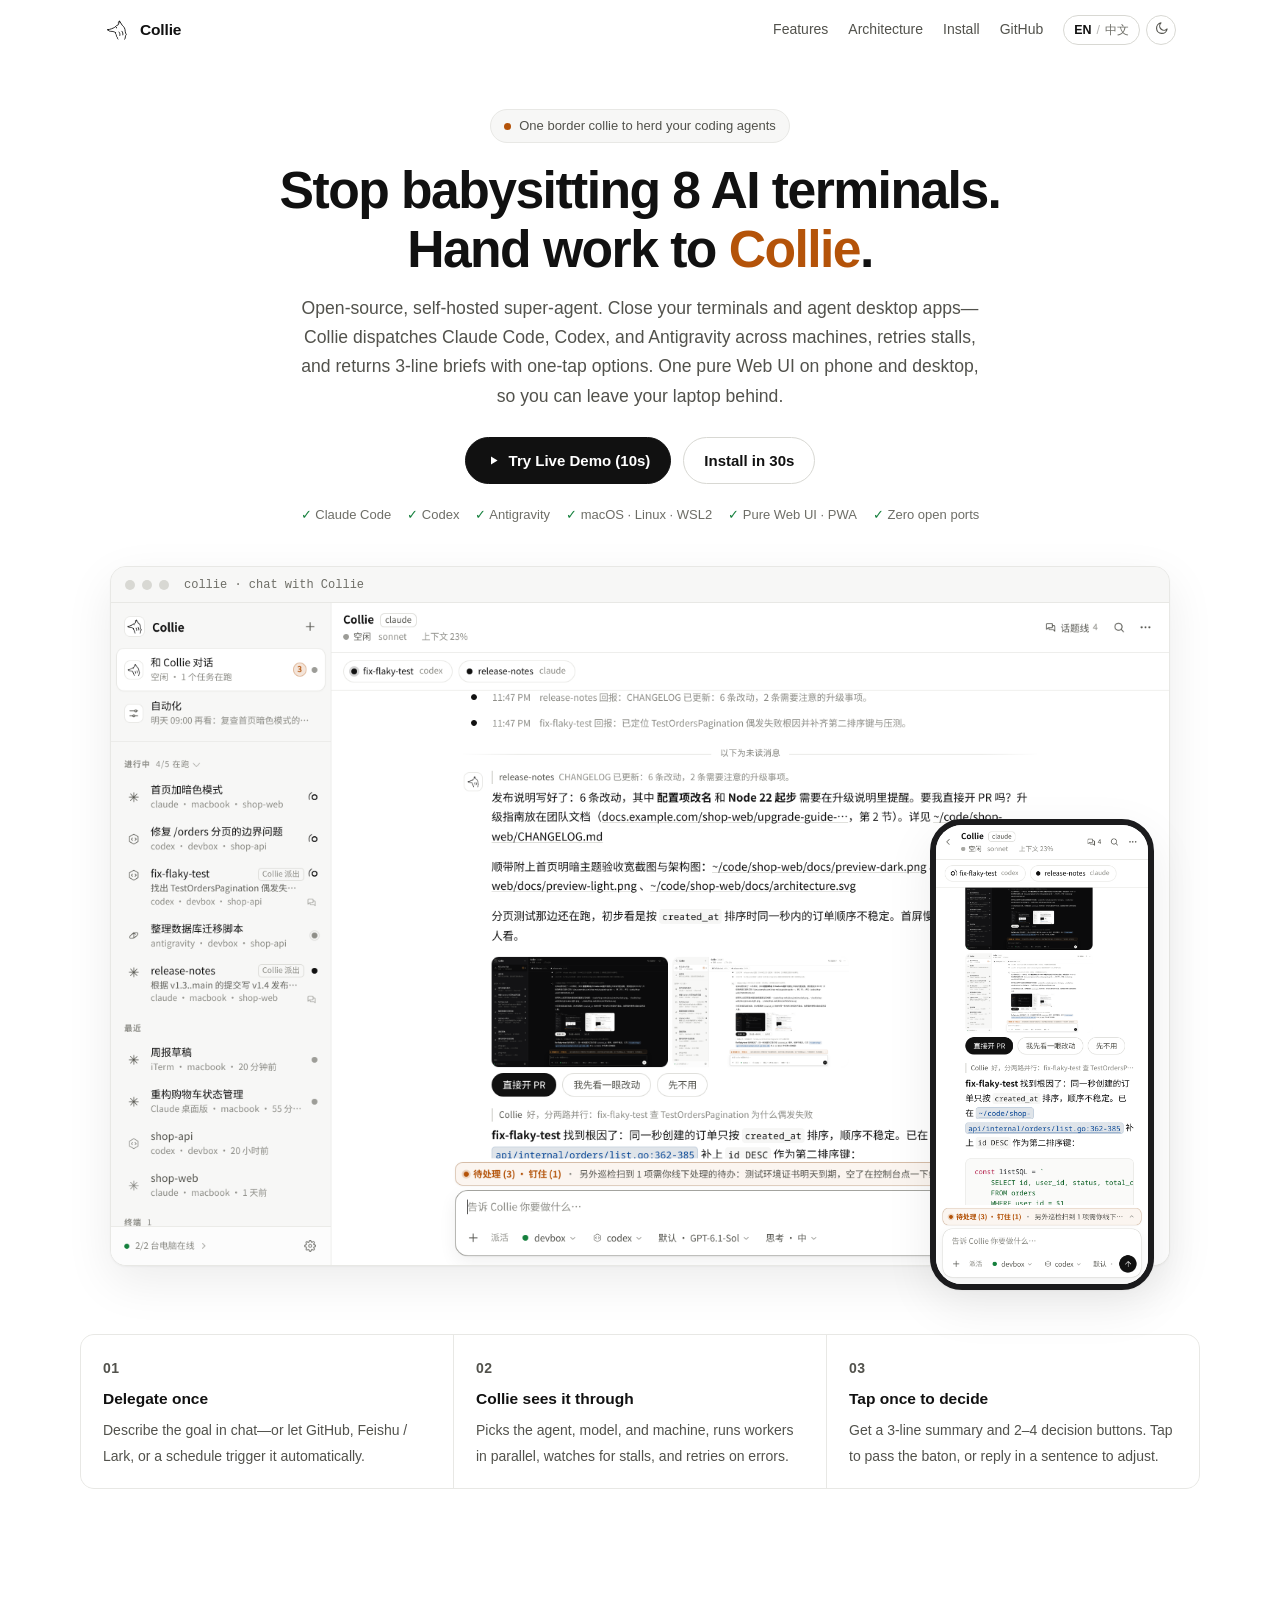
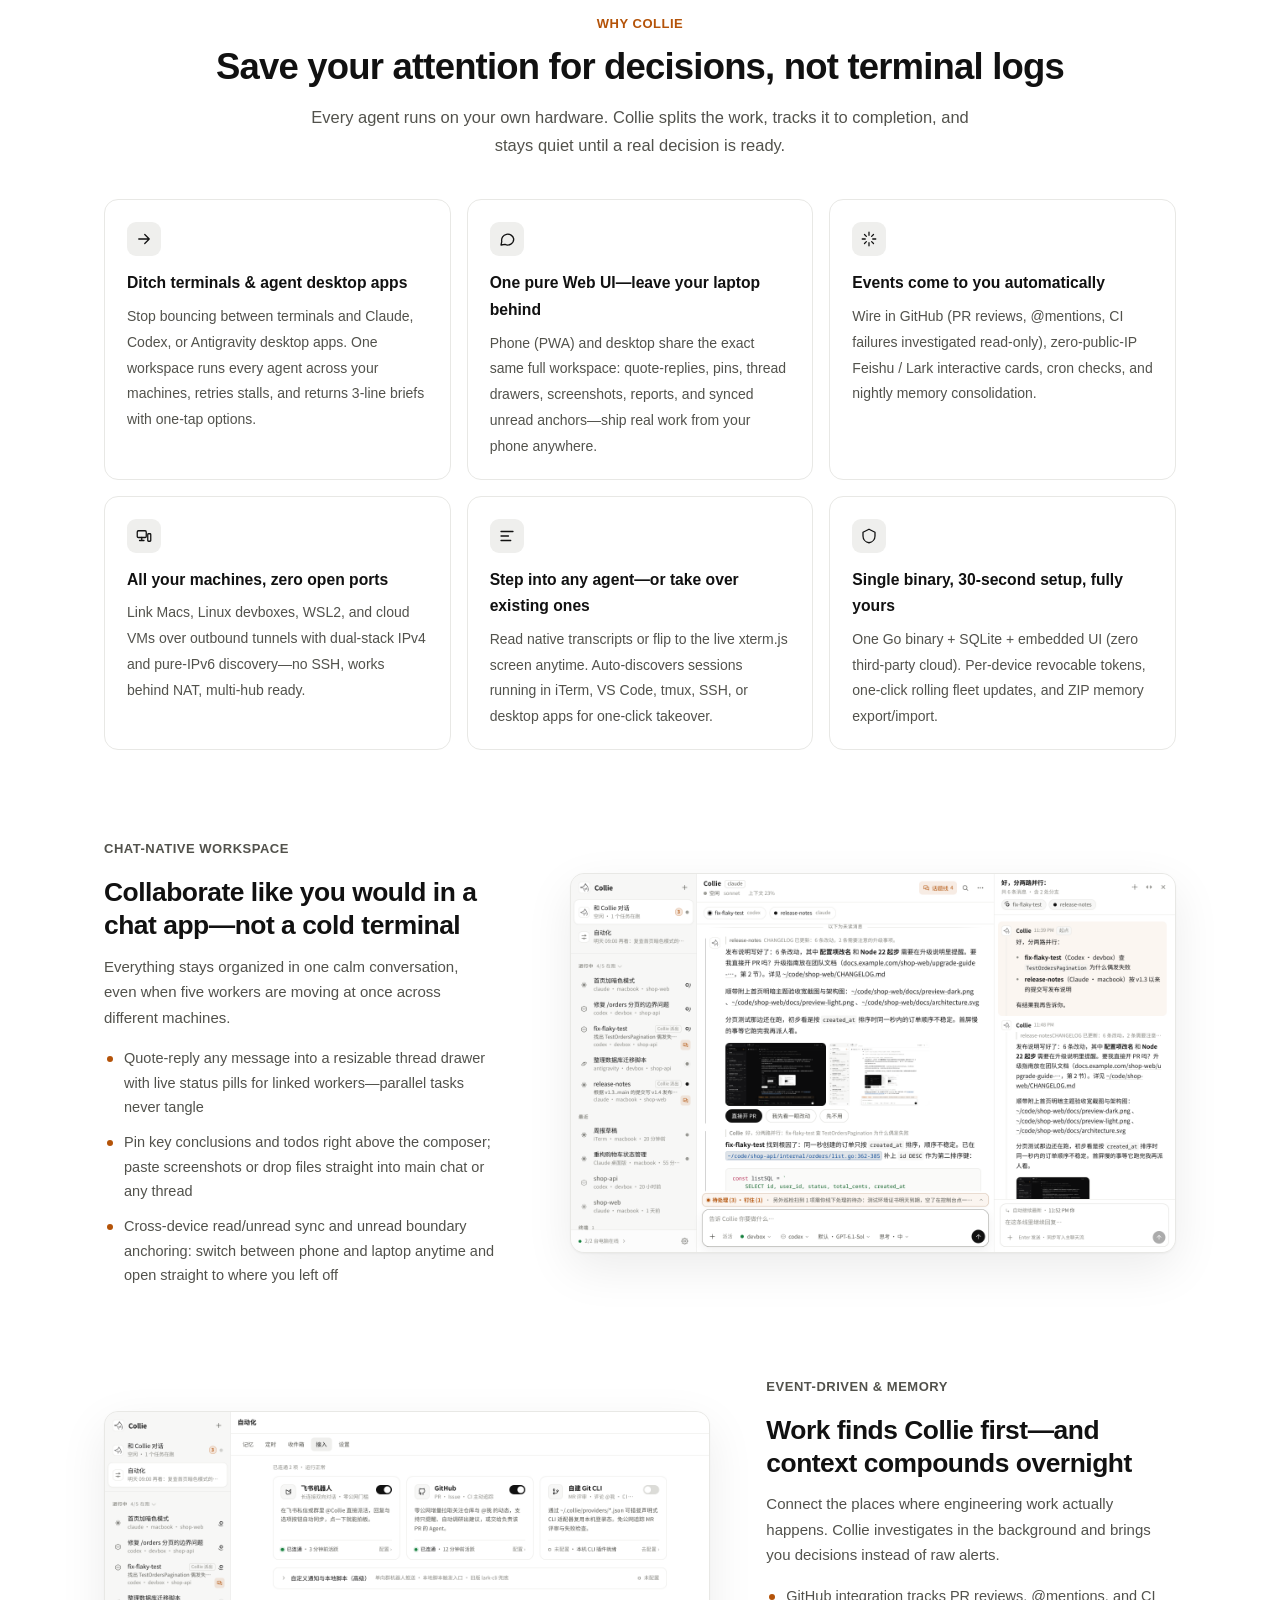
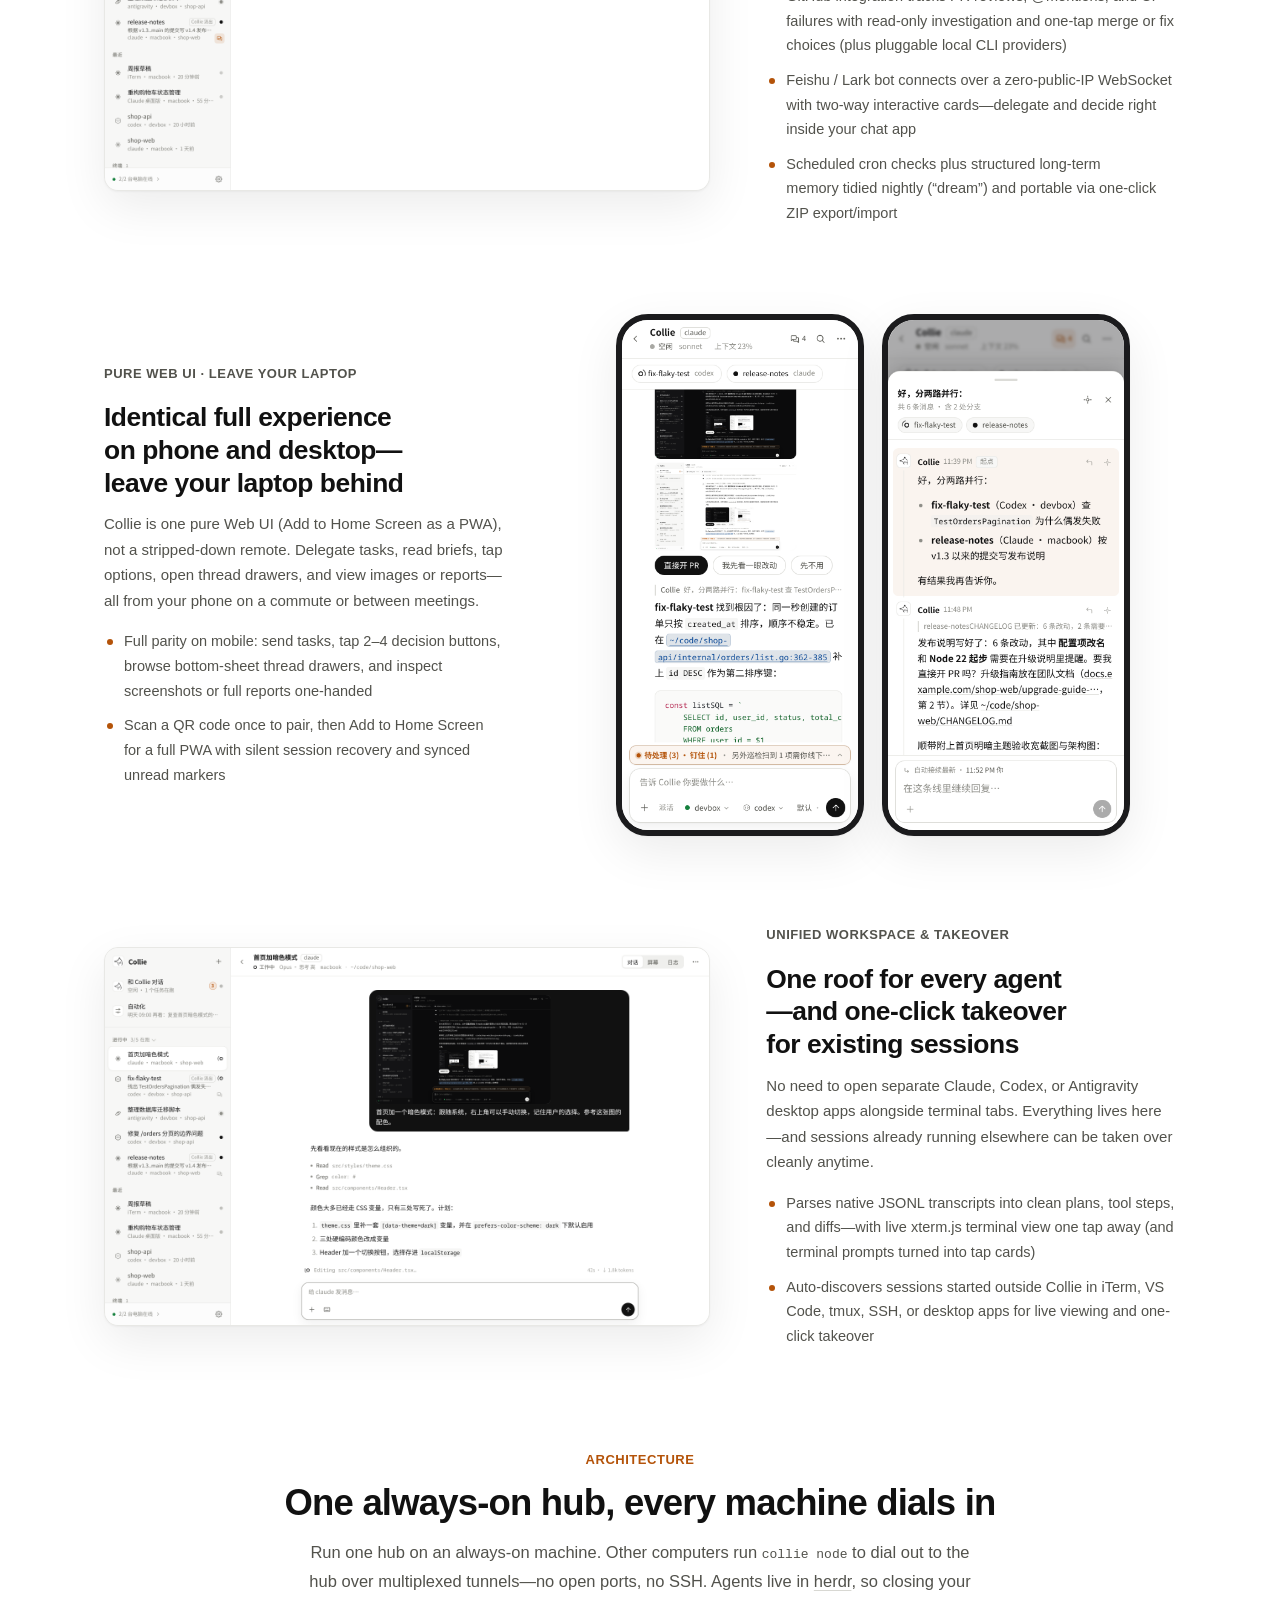
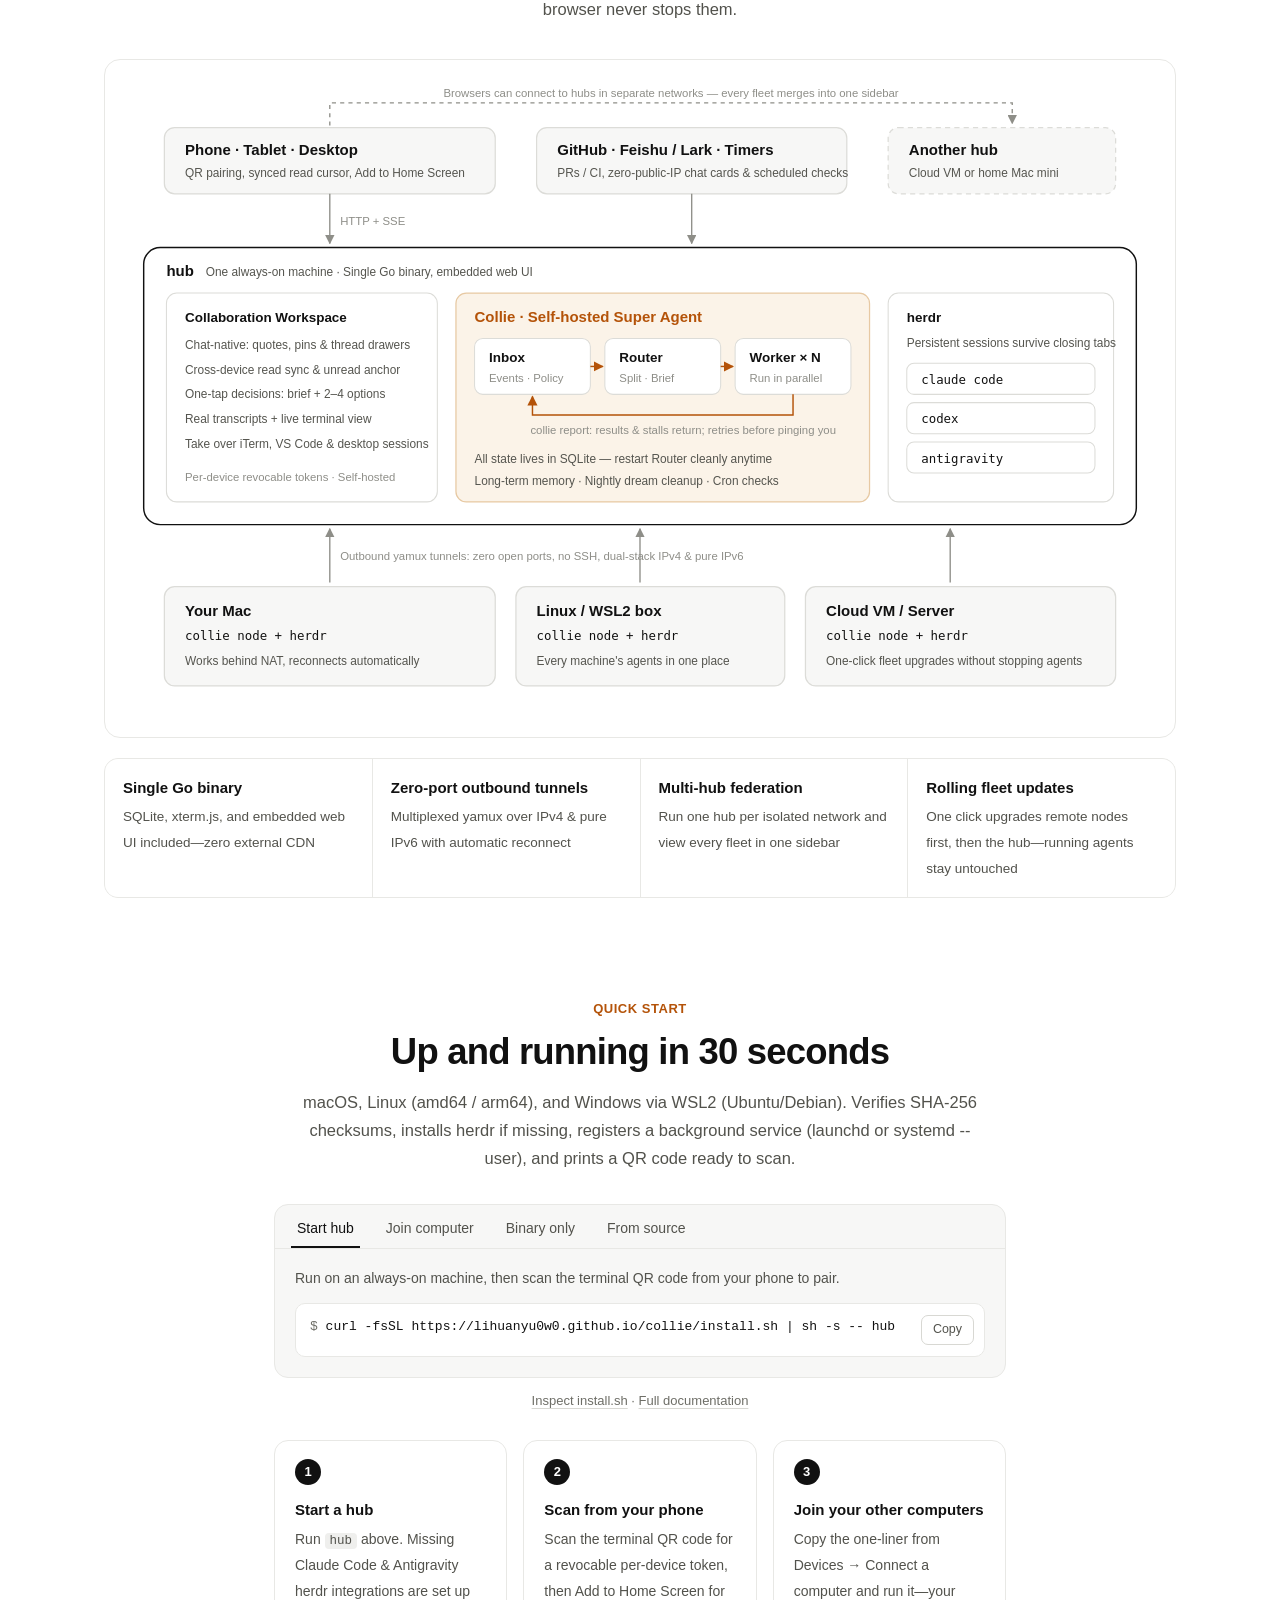
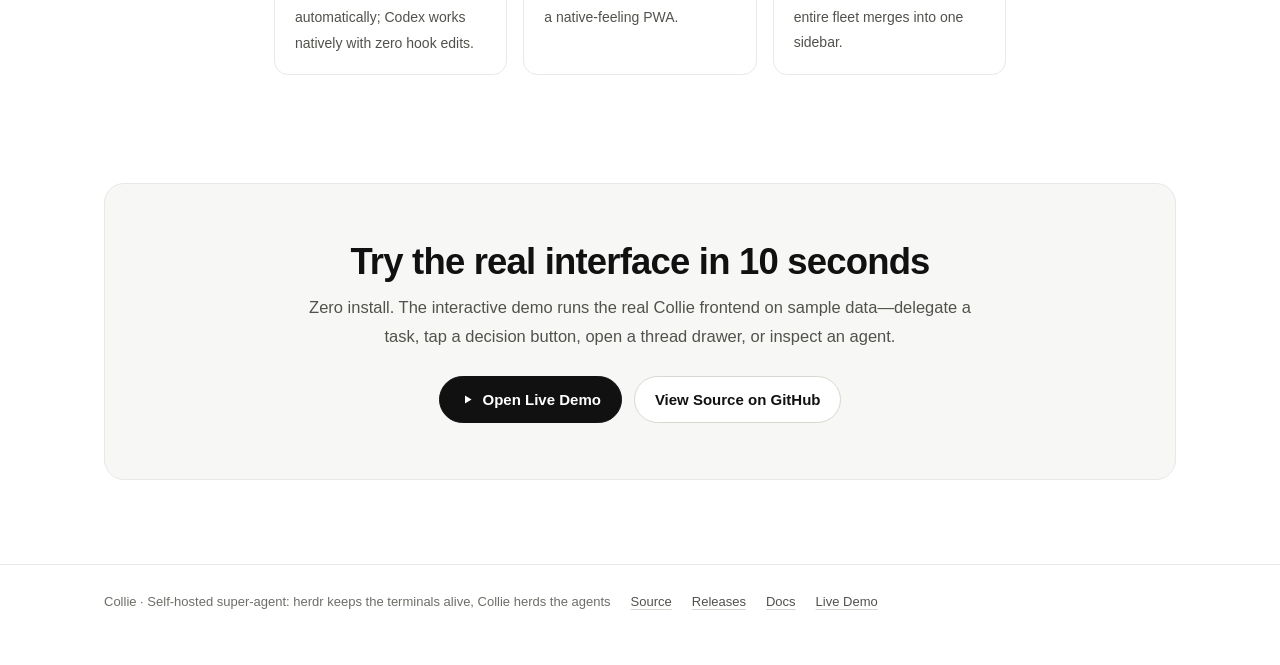
==== docs/index.html @ 29100037 "chore: sync upstream v0.2.86 Resolve conflicts with upstream's generic ACP bridge refactor: - agents" ====
<!DOCTYPE html>
<html lang="en" class="js">
<head>
<meta charset="utf-8">
<meta name="viewport" content="width=device-width, initial-scale=1.0, viewport-fit=cover">
<meta name="color-scheme" content="light dark">
<script>
try {
  var t = localStorage.getItem("collie-theme");
  if (t === "light" || t === "dark") document.querySelector('meta[name="color-scheme"]').content = t;
} catch (e) {}
window.onerror = function () { document.documentElement.classList.remove("js"); };
</script>
<title>Collie · Stop Babysitting AI Terminals — Your Self-Hosted Super Agent</title>
<meta name="description" content="An open-source, self-hosted super-agent for Claude Code, Codex, and Antigravity. Close the terminals and agent desktop apps—one pure Web UI across phone and desktop with 3-line briefs and one-tap decisions.">
<link rel="canonical" href="https://lihuanyu0w0.github.io/collie/">
<meta property="og:type" content="website">
<meta property="og:site_name" content="Collie">
<meta property="og:url" content="https://lihuanyu0w0.github.io/collie/">
<meta property="og:title" content="Collie — Stop Babysitting 8 AI Terminals">
<meta property="og:description" content="Close the terminals and every agent desktop app. One pure Web UI across phone and desktop—Collie dispatches Claude Code, Codex, and Antigravity across your machines and delivers 3-line briefs with one-tap decisions.">
<meta property="og:image" content="https://lihuanyu0w0.github.io/collie/img/hero-dark.png">
<meta property="og:image:width" content="2880">
<meta property="og:image:height" content="1800">
<meta property="og:image:alt" content="Collie workspace showing parallel Claude Code and Codex workers reporting back with a concise brief and one-tap decision buttons">
<meta name="twitter:card" content="summary_large_image">
<meta name="twitter:title" content="Collie — Stop Babysitting 8 AI Terminals">
<meta name="twitter:description" content="Close the terminals and agent desktop apps. One pure Web UI across phone and desktop—leave your laptop behind.">
<meta name="twitter:image" content="https://lihuanyu0w0.github.io/collie/img/hero-dark.png">
<meta name="twitter:image:alt" content="Collie workspace showing parallel Claude Code and Codex workers reporting back with a concise brief and one-tap decision buttons">
<link rel="icon" href="icon.svg" type="image/svg+xml">
<style>
:root {
  --bg-light: #ffffff; --bg-2-light: #f7f7f6; --bg-3-light: #efefed;
  --line-light: #e8e8e5; --line-2-light: #d8d8d3;
  --fg-light: #111111; --fg-2-light: #52524c; --fg-3-light: #6e6e67;
  --accent-light: #111111; --on-accent-light: #ffffff;
  --ok-light: #15803d; --attn-light: #b45309; --attn-soft-light: #fbf3e8;
  --shadow-light: 0 1px 2px rgba(0,0,0,.04), 0 16px 48px rgba(0,0,0,.08);

  --bg-dark: #0b0b0c; --bg-2-dark: #131315; --bg-3-dark: #1c1c1f;
  --line-dark: #232327; --line-2-dark: #323238;
  --fg-dark: #ededeb; --fg-2-dark: #a6a6a0; --fg-3-dark: #888882;
  --accent-dark: #f2f2f0; --on-accent-dark: #0b0b0c;
  --ok-dark: #4ade80; --attn-dark: #f0a35e; --attn-soft-dark: #2a1f12;
  --shadow-dark: 0 1px 2px rgba(0,0,0,.45), 0 20px 56px rgba(0,0,0,.55);

  --bg: var(--bg-light); --bg-2: var(--bg-2-light); --bg-3: var(--bg-3-light);
  --line: var(--line-light); --line-2: var(--line-2-light);
  --fg: var(--fg-light); --fg-2: var(--fg-2-light); --fg-3: var(--fg-3-light);
  --accent: var(--accent-light); --on-accent: var(--on-accent-light);
  --ok: var(--ok-light); --attn: var(--attn-light); --attn-soft: var(--attn-soft-light);
  --shadow: var(--shadow-light);

  --target-size: 28px;
  --sans: -apple-system, BlinkMacSystemFont, "Inter", "PingFang SC", "Hiragino Sans GB", "Segoe UI", sans-serif;
  --mono: "JetBrains Mono", "SF Mono", ui-monospace, Menlo, Consolas, monospace;
  color-scheme: light dark;
}
@media (pointer: coarse) {
  :root { --target-size: 44px; }
}
@media (prefers-color-scheme: dark) {
  :root {
    --bg: var(--bg-dark); --bg-2: var(--bg-2-dark); --bg-3: var(--bg-3-dark);
    --line: var(--line-dark); --line-2: var(--line-2-dark);
    --fg: var(--fg-dark); --fg-2: var(--fg-2-dark); --fg-3: var(--fg-3-dark);
    --accent: var(--accent-dark); --on-accent: var(--on-accent-dark);
    --ok: var(--ok-dark); --attn: var(--attn-dark); --attn-soft: var(--attn-soft-dark);
    --shadow: var(--shadow-dark);
  }
}
@supports (color: light-dark(white, black)) {
  :root {
    --bg: light-dark(var(--bg-light), var(--bg-dark));
    --bg-2: light-dark(var(--bg-2-light), var(--bg-2-dark));
    --bg-3: light-dark(var(--bg-3-light), var(--bg-3-dark));
    --line: light-dark(var(--line-light), var(--line-dark));
    --line-2: light-dark(var(--line-2-light), var(--line-2-dark));
    --fg: light-dark(var(--fg-light), var(--fg-dark));
    --fg-2: light-dark(var(--fg-2-light), var(--fg-2-dark));
    --fg-3: light-dark(var(--fg-3-light), var(--fg-3-dark));
    --accent: light-dark(var(--accent-light), var(--accent-dark));
    --on-accent: light-dark(var(--on-accent-light), var(--on-accent-dark));
    --ok: light-dark(var(--ok-light), var(--ok-dark));
    --attn: light-dark(var(--attn-light), var(--attn-dark));
    --attn-soft: light-dark(var(--attn-soft-light), var(--attn-soft-dark));
  }
}
:root:has(> head > meta[name="color-scheme"][content="dark"]) {
  color-scheme: dark;
  --shadow: var(--shadow-dark);
}
:root:has(> head > meta[name="color-scheme"][content="light"]) {
  color-scheme: light;
  --shadow: var(--shadow-light);
}
@supports not (color: light-dark(white, black)) {
  :root:has(> head > meta[name="color-scheme"][content="dark"]) {
    --bg: var(--bg-dark); --bg-2: var(--bg-2-dark); --bg-3: var(--bg-3-dark);
    --line: var(--line-dark); --line-2: var(--line-2-dark);
    --fg: var(--fg-dark); --fg-2: var(--fg-2-dark); --fg-3: var(--fg-3-dark);
    --accent: var(--accent-dark); --on-accent: var(--on-accent-dark);
    --ok: var(--ok-dark); --attn: var(--attn-dark); --attn-soft: var(--attn-soft-dark);
  }
  :root:has(> head > meta[name="color-scheme"][content="light"]) {
    --bg: var(--bg-light); --bg-2: var(--bg-2-light); --bg-3: var(--bg-3-light);
    --line: var(--line-light); --line-2: var(--line-2-light);
    --fg: var(--fg-light); --fg-2: var(--fg-2-light); --fg-3: var(--fg-3-light);
    --accent: var(--accent-light); --on-accent: var(--on-accent-light);
    --ok: var(--ok-light); --attn: var(--attn-light); --attn-soft: var(--attn-soft-light);
  }
}

/* Light/dark & language non-color media branching */
.only-dark, .ic-to-light { display: none; }
.only-light, .ic-to-dark { display: block; }
@media (prefers-color-scheme: dark) {
  :root:has(> head > meta[name="color-scheme"][content="light dark"]) .only-light,
  :root:has(> head > meta[name="color-scheme"][content="light dark"]) .ic-to-dark { display: none; }
  :root:has(> head > meta[name="color-scheme"][content="light dark"]) .only-dark,
  :root:has(> head > meta[name="color-scheme"][content="light dark"]) .ic-to-light { display: block; }
}
:root:has(> head > meta[name="color-scheme"][content="dark"]) .only-light,
:root:has(> head > meta[name="color-scheme"][content="dark"]) .ic-to-dark { display: none; }
:root:has(> head > meta[name="color-scheme"][content="dark"]) .only-dark,
:root:has(> head > meta[name="color-scheme"][content="dark"]) .ic-to-light { display: block; }

/* Invert monochrome Collie brand SVG in dark mode */
@media (prefers-color-scheme: dark) {
  :root:has(> head > meta[name="color-scheme"][content="light dark"]) .brand img { filter: invert(1); }
}
:root:has(> head > meta[name="color-scheme"][content="dark"]) .brand img { filter: invert(1); }

/* Language-specific architecture diagrams */
html[lang^="zh"] .lang-only-en { display: none; }
html:not([lang^="zh"]) .lang-only-zh { display: none; }

* { box-sizing: border-box; }
html {
  -webkit-text-size-adjust: 100%;
  scroll-behavior: smooth;
  scroll-padding-top: calc(72px + env(safe-area-inset-top, 0px));
}
body {
  margin: 0;
  background: var(--bg);
  color: var(--fg);
  font: 0.9375rem/1.7 var(--sans);
  font-variant-numeric: tabular-nums;
  overflow-wrap: break-word;
}
a { color: inherit; text-underline-offset: 3px; text-decoration-color: var(--line-2); overflow-wrap: anywhere; }
a:hover { text-decoration-color: currentColor; }
:where(a:any-link, button):focus-visible { outline: 2px solid var(--fg); outline-offset: 2px; }
code, pre { font-family: var(--mono); font-size: 0.8125rem; overflow-wrap: anywhere; }
img, video { max-inline-size: 100%; block-size: auto; display: block; }
h1, h2, h3 { text-wrap: balance; }
p, .feature li, .point span { text-wrap: pretty; }

.wrap {
  max-width: 1120px;
  margin: 0 auto;
  padding-inline: max(24px, env(safe-area-inset-left, 0px), env(safe-area-inset-right, 0px));
}
.narrow { max-width: 780px; }

.visually-hidden:where(:not(:focus-within, :active)) {
  position: absolute !important;
  clip-path: inset(50%) !important;
  overflow: hidden !important;
  width: 1px !important;
  height: 1px !important;
  margin: -1px !important;
  padding: 0 !important;
  border: 0 !important;
  white-space: nowrap !important;
}
.skip-link:focus-visible {
  position: fixed; top: 10px; left: 12px; z-index: 50;
  padding: 8px 14px; border-radius: 8px;
  background: var(--accent); color: var(--on-accent); text-decoration: none;
  font-size: 0.875rem; font-weight: 600;
}

/* Header */
header.top {
  position: sticky; top: 0; z-index: 20;
  padding-top: env(safe-area-inset-top, 0px);
  background: color-mix(in srgb, var(--bg) 86%, transparent);
  backdrop-filter: saturate(1.4) blur(14px);
  -webkit-backdrop-filter: saturate(1.4) blur(14px);
  border-bottom: 1px solid transparent;
  transition: border-color .15s ease;
}
header.top.scrolled { border-bottom-color: var(--line); }
header.top .wrap {
  display: flex; align-items: center; justify-content: space-between;
  gap: 12px; min-block-size: 60px; padding-block: 8px;
}
.brand {
  display: inline-flex; align-items: center; gap: 10px;
  font-weight: 650; font-size: 0.96875rem; letter-spacing: -.01em;
  text-decoration: none; flex: none; min-block-size: var(--target-size);
}
.brand img { width: 26px; height: 26px; }
nav { display: flex; align-items: center; gap: 20px; min-inline-size: 0; }
nav a {
  display: inline-flex; align-items: center;
  min-block-size: var(--target-size);
  color: var(--fg-2); text-decoration: none; font-size: 0.875rem;
}
nav a:hover { color: var(--fg); }
.controls { display: inline-flex; align-items: center; gap: 6px; flex: none; }
.ctrl {
  display: inline-flex; align-items: center; justify-content: center; gap: 4px;
  min-block-size: max(30px, var(--target-size)); min-inline-size: max(30px, var(--target-size));
  padding: 4px 10px; border-radius: 999px; border: 1px solid var(--line-2);
  background: transparent; color: var(--fg-2);
  font: 0.78rem/1 var(--sans); font-weight: 500; cursor: pointer;
  transition: background .15s ease, color .15s ease, border-color .15s ease;
}
.ctrl:hover { background: var(--bg-3); color: var(--fg); border-color: var(--fg-3); }
.lang-btn .sep { opacity: .4; margin: 0 1px; }
.lang-btn[data-lang="en"] .lang-en,
.lang-btn[data-lang="zh"] .lang-zh { color: var(--fg); font-weight: 650; }
.lang-btn[data-lang="en"] .lang-zh,
.lang-btn[data-lang="zh"] .lang-en { color: var(--fg-3); }
.theme-btn { padding: 4px; }
.theme-btn svg { width: 15px; height: 15px; stroke: currentColor; fill: none; stroke-width: 1.8; stroke-linecap: round; stroke-linejoin: round; }

.btn {
  display: inline-flex; align-items: center; justify-content: center; gap: 8px;
  text-decoration: none; font-size: 0.9375rem; font-weight: 560;
  padding: 10px 20px; min-block-size: 44px; border-radius: 999px;
  border: 1px solid var(--line-2); color: var(--fg); background: var(--bg);
  transition: transform .15s ease, background .15s ease, border-color .15s ease;
}
.btn:hover { background: var(--bg-3); border-color: var(--fg-3); transform: translateY(-1px); }
.btn.primary { background: var(--accent); color: var(--on-accent); border-color: var(--accent); }
.btn.primary:hover { background: var(--accent); opacity: .9; }
.btn svg { width: 15px; height: 15px; flex: none; }

/* Hero */
.hero { padding: 48px 0 24px; text-align: center; }
.eyebrow {
  display: inline-flex; align-items: center; gap: 8px;
  padding: 5px 13px; border-radius: 999px;
  border: 1px solid var(--line); background: var(--bg-2);
  font-size: 0.8125rem; font-weight: 500; color: var(--fg-2);
}
.eyebrow i {
  width: 7px; height: 7px; border-radius: 50%;
  background: var(--attn); flex: none;
}
h1 {
  font-size: clamp(2rem, 1.35rem + 2.35vw, 3.35rem);
  line-height: 1.13; letter-spacing: -.03em;
  margin: 18px auto 16px; font-weight: 700; max-width: 960px;
}
h1:focus { outline: none; }
h1 em { font-style: normal; color: var(--attn); }
.lede {
  font-size: clamp(0.98rem, 0.93rem + 0.25vw, 1.1rem);
  line-height: 1.66; color: var(--fg-2);
  margin: 0 auto; max-width: 700px;
}
.cta { display: flex; gap: 12px; justify-content: center; flex-wrap: wrap; margin-top: 26px; }
.proof {
  display: flex; gap: 6px 16px; justify-content: center; flex-wrap: wrap;
  margin-top: 20px; font-size: 0.8125rem; color: var(--fg-3);
}
.proof span::before { content: "✓ "; color: var(--ok); }

/* Hero media showcase — clean slot ready for future video cover/player swap */
.stage { position: relative; margin: 40px auto 0; max-width: 1060px; padding-bottom: 24px; }
.frame {
  border-radius: 16px; overflow: hidden;
  border: 1px solid var(--line); box-shadow: var(--shadow);
  background: var(--bg-2);
}
.frame .bar {
  display: flex; align-items: center; gap: 7px;
  min-block-size: 36px; padding: 6px 14px;
  border-bottom: 1px solid var(--line); background: var(--bg-2);
}
.frame .bar i { width: 10px; height: 10px; border-radius: 50%; background: var(--line-2); flex: none; }
.frame .bar span { margin-left: 8px; font-size: 0.75rem; color: var(--fg-3); font-family: var(--mono); }
.stage-media { position: relative; background: var(--bg); }
.stage-media img,
.stage-media video {
  width: 100%; aspect-ratio: 16 / 10; object-fit: cover; object-position: top;
}
.stage-phone {
  position: absolute; right: 16px; bottom: 0; width: 224px;
  border-radius: 32px; border: 6px solid #1b1b1d;
  box-shadow: var(--shadow); overflow: hidden; background: var(--bg);
}
.stage-phone img { width: 100%; aspect-ratio: 390 / 844; object-fit: cover; object-position: top; }

/* Flow strip (3-step mental model right below hero) */
.loop {
  display: grid; grid-template-columns: repeat(3, 1fr); gap: 1px;
  background: var(--line); border: 1px solid var(--line);
  border-radius: 14px; overflow: hidden; margin-top: 44px; text-align: left;
}
.loop-step { background: var(--bg); padding: 20px 22px; }
.loop-num {
  display: inline-block; font-size: 0.75rem; font-weight: 600;
  color: var(--attn); letter-spacing: .04em; margin-bottom: 6px;
}
.loop-step b { display: block; font-size: 0.96875rem; margin-bottom: 4px; }
.loop-step span { color: var(--fg-2); font-size: 0.875rem; }

/* Sections */
section { padding: 100px 0 0; }
.kicker {
  font-size: 0.8125rem; font-weight: 600; color: var(--attn);
  letter-spacing: .04em; text-transform: uppercase; margin: 0 0 10px;
}
html[lang^="zh"] .kicker { text-transform: none; letter-spacing: .02em; }
h2 {
  font-size: clamp(1.65rem, 1.32rem + 1.2vw, 2.3rem);
  line-height: 1.2; margin: 0 0 14px; font-weight: 680; letter-spacing: -.022em;
}
.sub { color: var(--fg-2); font-size: 1.03125rem; margin: 0; max-width: 680px; }
.center { text-align: center; }
.center .sub { margin: 0 auto; }

.points { display: grid; grid-template-columns: repeat(3, 1fr); gap: 16px; margin-top: 40px; }
.point {
  border: 1px solid var(--line); border-radius: 14px;
  padding: 22px 22px 20px; background: var(--bg);
}
.point .ic {
  width: 34px; height: 34px; border-radius: 9px;
  display: grid; place-items: center; background: var(--bg-3); margin-bottom: 14px;
}
.point .ic svg {
  width: 18px; height: 18px; stroke: var(--fg); fill: none;
  stroke-width: 1.7; stroke-linecap: round; stroke-linejoin: round;
}
.point b { display: block; font-size: 0.98rem; margin-bottom: 6px; }
.point span { color: var(--fg-2); font-size: 0.875rem; }

/* Deep-dive feature rows */
.feature {
  display: grid; grid-template-columns: 1fr 1.48fr;
  gap: 56px; align-items: center; margin-top: 88px;
}
.feature.flip { grid-template-columns: 1.48fr 1fr; }
.feature.flip .text { order: 2; }
.feature h3 {
  font-size: clamp(1.375rem, 1.18rem + 0.65vw, 1.65rem);
  line-height: 1.24; margin: 0 0 12px; letter-spacing: -.018em;
}
.feature p { color: var(--fg-2); margin: 0 0 16px; }
.feature ul { margin: 0; padding: 0; list-style: none; display: grid; gap: 10px; }
.feature li { color: var(--fg-2); font-size: 0.90625rem; padding-left: 20px; position: relative; }
.feature li::before {
  content: ""; position: absolute; left: 3px; top: .68em;
  width: 6px; height: 6px; border-radius: 50%; background: var(--attn);
}
.shot {
  border-radius: 14px; overflow: hidden;
  border: 1px solid var(--line); box-shadow: var(--shadow);
  background: var(--bg-2);
}
.shot img { width: 100%; aspect-ratio: 16 / 10; object-fit: cover; object-position: top; }
.duo { display: flex; gap: 18px; justify-content: center; align-items: flex-start; }
.duo .phone-card {
  width: 47%; max-width: 248px;
  border-radius: 32px; border: 6px solid #1b1b1d;
  box-shadow: var(--shadow); overflow: hidden; background: var(--bg);
}
.duo .phone-card img { width: 100%; aspect-ratio: 390 / 844; object-fit: cover; object-position: top; }

/* Architecture */
.arch {
  margin-top: 36px; border: 1px solid var(--line);
  border-radius: 16px; padding: 18px; background: var(--bg);
}
.arch img { width: 100%; border-radius: 8px; }
.facts {
  display: grid; grid-template-columns: repeat(4, 1fr); gap: 1px;
  background: var(--line); border: 1px solid var(--line);
  border-radius: 14px; overflow: hidden; margin-top: 20px;
}
.facts div { background: var(--bg); padding: 16px 18px; }
.facts b { display: block; font-size: 0.9375rem; margin-bottom: 3px; }
.facts span { color: var(--fg-2); font-size: 0.84375rem; }

/* Install tabs (accessible, hidden="until-found" safe: no padding/border on panel element itself) */
.install {
  margin: 32px 0 8px; border: 1px solid var(--line);
  border-radius: 14px; overflow: hidden; background: var(--bg-2); text-align: left;
}
.tabs {
  display: flex; gap: 4px; padding: 6px 8px 0;
  border-bottom: 1px solid var(--line); overflow-x: auto;
  scroll-snap-type: inline proximity;
}
.tabs button {
  position: relative; flex: none; scroll-snap-align: start;
  appearance: none; border: 0; background: transparent; cursor: pointer;
  padding: 9px 14px 11px; min-block-size: max(36px, var(--target-size));
  font: 0.875rem/1.2 var(--sans); font-weight: 500; color: var(--fg-2); white-space: nowrap;
}
.tabs button:hover { color: var(--fg); }
.tabs button[aria-selected="true"] { color: var(--fg); }
.tabs button[aria-selected="true"]::after {
  content: ""; position: absolute; inset: auto 8px 0;
  border-block-end: 2px solid var(--fg);
}
.panel-body { padding: 18px 20px 20px; }
.panel-body p { margin: 0 0 12px; font-size: 0.875rem; color: var(--fg-2); }
.cmd {
  display: flex; align-items: flex-start; gap: 10px;
  background: var(--bg); border: 1px solid var(--line);
  border-radius: 10px; padding: 11px 10px 11px 14px;
}
.cmd pre { margin: 0; flex: 1; min-inline-size: 0; white-space: pre-wrap; overflow-wrap: anywhere; line-height: 1.6; padding-top: 2px; }
.cmd pre::before { content: "$ "; color: var(--fg-3); }
.cmd pre.multi::before { content: none; }
.copy {
  appearance: none; background: transparent; cursor: pointer; flex: none;
  min-block-size: max(30px, var(--target-size));
  font: 0.78rem/1 var(--sans); font-weight: 500; color: var(--fg-2);
  border: 1px solid var(--line-2); border-radius: 7px; padding: 4px 11px;
}
.copy:hover { color: var(--fg); background: var(--bg-3); }
.copy.done { color: var(--ok); border-color: currentColor; }
.note { font-size: 0.8125rem; color: var(--fg-3); margin: 12px 2px 0; }
.steps {
  list-style: none; padding: 0; margin: 28px 0 0; counter-reset: s;
  display: grid; grid-template-columns: repeat(3, 1fr); gap: 16px; text-align: left;
}
.steps li { counter-increment: s; border: 1px solid var(--line); border-radius: 14px; padding: 18px 20px; }
.steps li::before {
  content: counter(s); width: 26px; height: 26px; border-radius: 50%;
  background: var(--fg); color: var(--bg); display: grid; place-items: center;
  font-size: 0.8125rem; font-weight: 600; margin-bottom: 12px;
}
.steps b { display: block; font-weight: 600; margin-bottom: 4px; }
.steps span { color: var(--fg-2); font-size: 0.875rem; }
.steps code { background: var(--bg-3); padding: 1px 5px; border-radius: 4px; font-size: 0.78125rem; }

/* Final CTA & Footer */
.final {
  margin: 108px 0 0; padding: 56px 24px;
  border-radius: 20px; background: var(--bg-2); border: 1px solid var(--line);
  text-align: center;
}
.final h2 { margin-bottom: 10px; }
.final .sub { margin: 0 auto 26px; }
.final .cta { margin-top: 0; }

footer {
  border-top: 1px solid var(--line); margin-top: 84px;
  padding: 26px 0 calc(52px + env(safe-area-inset-bottom, 0px));
  color: var(--fg-3); font-size: 0.8125rem;
}
footer .wrap { display: flex; flex-wrap: wrap; gap: 8px 20px; align-items: center; }
footer a { color: var(--fg-2); }

/* Progressive scroll reveal */
.js .reveal { opacity: 0; transform: translateY(14px); transition: opacity .55s ease, transform .55s ease; }
.reveal.in { opacity: 1; transform: none; }
@media (prefers-reduced-motion: reduce) {
  .js .reveal { opacity: 1; transform: none; transition: none; }
  html { scroll-behavior: auto; }
}

@media (max-width: 960px) {
  .points { grid-template-columns: 1fr 1fr; }
  .loop { grid-template-columns: 1fr; }
  .feature, .feature.flip { grid-template-columns: 1fr; gap: 28px; margin-top: 68px; }
  .feature.flip .text { order: 0; }
  .facts { grid-template-columns: 1fr 1fr; }
  .steps { grid-template-columns: 1fr; }
  .stage-phone { width: 176px; right: 12px; border-width: 5px; border-radius: 26px; }
}
@media (max-width: 640px) {
  .wrap { padding-inline: max(16px, env(safe-area-inset-left, 0px), env(safe-area-inset-right, 0px)); }
  nav a.hide-s { display: none; }
  nav { gap: 10px; }
  .ctrl { padding: 4px 8px; font-size: 0.75rem; }
  .hero { padding: 36px 0 12px; }
  .stage { margin-top: 32px; padding-bottom: 0; }
  .stage-phone { display: none; }
  section { padding-top: 72px; }
  .points { grid-template-columns: 1fr; }
  .duo { gap: 12px; }
  .duo .phone-card { width: 48%; border-width: 4px; border-radius: 22px; }
  .facts { grid-template-columns: 1fr; }
  .final { padding: 40px 18px; margin-top: 76px; }
}
</style>
</head>
<body>
<a href="#content" class="skip-link visually-hidden" data-i18n="skip_link">Skip to main content</a>
<header class="top" id="top">
  <div class="wrap">
    <a class="brand" href="./"><img src="icon.svg" width="26" height="26" alt="">Collie</a>
    <nav aria-label="Primary" data-i18n-aria="nav_label">
      <a class="hide-s" href="#features" data-i18n="nav_features">Features</a>
      <a class="hide-s" href="#arch" data-i18n="nav_arch">Architecture</a>
      <a href="#install" data-i18n="nav_install">Install</a>
      <a href="https://github.com/lihuanyu0w0/collie">GitHub</a>
      <div class="controls">
        <button type="button" class="ctrl lang-btn" id="lang-toggle" data-lang="en" aria-label="EN / 中文 — Switch to Chinese"><span class="lang-en" lang="en">EN</span><span class="sep" aria-hidden="true">/</span><span class="lang-zh" lang="zh-CN">中文</span></button>
        <button type="button" class="ctrl theme-btn" id="theme-toggle">
          <span class="ic-to-dark">
            <svg viewBox="0 0 24 24" aria-hidden="true"><path d="M21 12.8A8.5 8.5 0 1 1 11.2 3a6.7 6.7 0 0 0 9.8 9.8z"/></svg>
            <span class="visually-hidden" data-i18n="theme_to_dark">Switch to dark theme</span>
          </span>
          <span class="ic-to-light">
            <svg viewBox="0 0 24 24" aria-hidden="true"><circle cx="12" cy="12" r="4"/><path d="M12 2v2M12 20v2M4.9 4.9l1.4 1.4M17.7 17.7l1.4 1.4M2 12h2M20 12h2M4.9 19.1l1.4-1.4M17.7 6.3l1.4-1.4"/></svg>
            <span class="visually-hidden" data-i18n="theme_to_light">Switch to light theme</span>
          </span>
        </button>
      </div>
    </nav>
  </div>
</header>

<main>
  <div class="wrap hero">
    <div class="eyebrow"><i aria-hidden="true"></i><span data-i18n="hero_eyebrow">One border collie to herd your coding agents</span></div>
    <h1 id="content" tabindex="-1" data-i18n-html="hero_h1">Stop babysitting 8 AI terminals.<br>Hand work to <em>Collie</em>.</h1>
    <p class="lede" data-i18n="hero_lede">Open-source, self-hosted super-agent. Close your terminals and agent desktop apps—Collie dispatches Claude Code, Codex, and Antigravity across machines, retries stalls, and returns 3-line briefs with one-tap options. One pure Web UI on phone and desktop, so you can leave your laptop behind.</p>
    <div class="cta">
      <a class="btn primary" href="demo/">
        <svg viewBox="0 0 24 24" fill="currentColor" aria-hidden="true"><path d="M8 5.5v13l10.5-6.5z"/></svg><span data-i18n="cta_demo">Try Live Demo (10s)</span></a>
      <a class="btn" href="#install" data-i18n="cta_install">Install in 30s</a>
    </div>
    <div class="proof">
      <span>Claude Code</span>
      <span>Codex</span>
      <span>Antigravity</span>
      <span>macOS · Linux · WSL2</span>
      <span data-i18n="proof_web">Pure Web UI · PWA</span>
      <span data-i18n="proof_ports">Zero open ports</span>
    </div>

    <!-- Primary media slot: swap .stage-media contents with video cover/player when published -->
    <div class="stage reveal" data-media-slot="hero-showcase">
      <div class="frame">
        <div class="bar"><i></i><i></i><i></i><span data-i18n="stage_bar">collie · chat with Collie</span></div>
        <div class="stage-media" id="hero-media">
          <img class="only-light" src="img/hero-light.png" width="2880" height="1800" fetchpriority="high" alt="Collie workspace: parallel Claude Code and Codex workers report back with a concise brief and one-tap decision buttons" data-i18n-alt="hero_img_alt">
          <img class="only-dark" src="img/hero-dark.png" width="2880" height="1800" fetchpriority="high" alt="Collie workspace in dark mode: parallel Claude Code and Codex workers report back with a concise brief and one-tap decision buttons" data-i18n-alt="hero_img_alt">
        </div>
      </div>
      <div class="stage-phone">
        <img class="only-light" src="img/phone-decision-light.png" width="780" height="1688" alt="Mobile Collie view showing a concise report and one-tap decision buttons" data-i18n-alt="phone_decision_alt" loading="lazy">
        <img class="only-dark" src="img/phone-decision-dark.png" width="780" height="1688" alt="Mobile Collie view in dark mode showing a concise report and one-tap decision buttons" data-i18n-alt="phone_decision_alt" loading="lazy">
      </div>
    </div>

    <div class="loop reveal">
      <div class="loop-step">
        <span class="loop-num">01</span>
        <b data-i18n="loop1_t">Delegate once</b>
        <span data-i18n="loop1_d">Describe the goal in chat—or let GitHub, Feishu / Lark, or a schedule trigger it automatically.</span>
      </div>
      <div class="loop-step">
        <span class="loop-num">02</span>
        <b data-i18n="loop2_t">Collie sees it through</b>
        <span data-i18n="loop2_d">Picks the agent, model, and machine, runs workers in parallel, watches for stalls, and retries on errors.</span>
      </div>
      <div class="loop-step">
        <span class="loop-num">03</span>
        <b data-i18n="loop3_t">Tap once to decide</b>
        <span data-i18n="loop3_d">Get a 3-line summary and 2–4 decision buttons. Tap to pass the baton, or reply in a sentence to adjust.</span>
      </div>
    </div>
  </div>

  <section id="features">
    <div class="wrap">
      <div class="center reveal">
        <p class="kicker" data-i18n="why_kicker">Why Collie</p>
        <h2 data-i18n="why_h2">Save your attention for decisions, not terminal logs</h2>
        <p class="sub" data-i18n="why_sub">Every agent runs on your own hardware. Collie splits the work, tracks it to completion, and stays quiet until a real decision is ready.</p>
      </div>
      <div class="points">
        <div class="point reveal"><div class="ic"><svg viewBox="0 0 24 24" aria-hidden="true"><path d="M5 12h14M13 6l6 6-6 6"/></svg></div>
          <b data-i18n="p1_title">Ditch terminals &amp; agent desktop apps</b><span data-i18n="p1_body">Stop bouncing between terminals and Claude, Codex, or Antigravity desktop apps. One workspace runs every agent across your machines, retries stalls, and returns 3-line briefs with one-tap options.</span></div>
        <div class="point reveal"><div class="ic"><svg viewBox="0 0 24 24" aria-hidden="true"><path d="M21 12a8 8 0 0 1-11.6 7.1L4 20l1-4.6A8 8 0 1 1 21 12z"/></svg></div>
          <b data-i18n="p2_title">One pure Web UI—leave your laptop behind</b><span data-i18n="p2_body">Phone (PWA) and desktop share the exact same full workspace: quote-replies, pins, thread drawers, screenshots, reports, and synced unread anchors—ship real work from your phone anywhere.</span></div>
        <div class="point reveal"><div class="ic"><svg viewBox="0 0 24 24" aria-hidden="true"><path d="M12 3v4M12 17v4M3 12h4M17 12h4M6 6l2.5 2.5M15.5 15.5L18 18M6 18l2.5-2.5M15.5 8.5L18 6"/></svg></div>
          <b data-i18n="p3_title">Events come to you automatically</b><span data-i18n="p3_body">Wire in GitHub (PR reviews, @mentions, CI failures investigated read-only), zero-public-IP Feishu / Lark interactive cards, cron checks, and nightly memory consolidation.</span></div>
        <div class="point reveal"><div class="ic"><svg viewBox="0 0 24 24" aria-hidden="true"><rect x="3" y="5" width="12" height="9" rx="1.5"/><path d="M6 18h6M9 14v4"/><rect x="17" y="9" width="4" height="10" rx="1"/></svg></div>
          <b data-i18n="p4_title">All your machines, zero open ports</b><span data-i18n="p4_body">Link Macs, Linux devboxes, WSL2, and cloud VMs over outbound tunnels with dual-stack IPv4 and pure-IPv6 discovery—no SSH, works behind NAT, multi-hub ready.</span></div>
        <div class="point reveal"><div class="ic"><svg viewBox="0 0 24 24" aria-hidden="true"><path d="M4 6h16M4 12h10M4 18h13"/></svg></div>
          <b data-i18n="p5_title">Step into any agent—or take over existing ones</b><span data-i18n="p5_body">Read native transcripts or flip to the live xterm.js screen anytime. Auto-discovers sessions running in iTerm, VS Code, tmux, SSH, or desktop apps for one-click takeover.</span></div>
        <div class="point reveal"><div class="ic"><svg viewBox="0 0 24 24" aria-hidden="true"><path d="M12 3l8 4v5c0 4.5-3.4 8.3-8 9-4.6-.7-8-4.5-8-9V7z"/></svg></div>
          <b data-i18n="p6_title">Single binary, 30-second setup, fully yours</b><span data-i18n="p6_body">One Go binary + SQLite + embedded UI (zero third-party cloud). Per-device revocable tokens, one-click rolling fleet updates, and ZIP memory export/import.</span></div>
      </div>

      <!-- Spotlight 1: Chat-native collaboration -->
      <div class="feature reveal">
        <div class="text">
          <p class="kicker" data-i18n="f1_kicker">Chat-native workspace</p>
          <h3 data-i18n="f1_h3">Collaborate like you would in a chat app—not a cold terminal</h3>
          <p data-i18n="f1_p">Everything stays organized in one calm conversation, even when five workers are moving at once across different machines.</p>
          <ul>
            <li data-i18n="f1_li1">Quote-reply any message into a resizable thread drawer with live status pills for linked workers—parallel tasks never tangle</li>
            <li data-i18n="f1_li2">Pin key conclusions and todos right above the composer; paste screenshots or drop files straight into main chat or any thread</li>
            <li data-i18n="f1_li3">Cross-device read/unread sync and unread boundary anchoring: switch between phone and laptop anytime and open straight to where you left off</li>
          </ul>
        </div>
        <div class="shot">
          <img class="only-light" src="img/thread-light.png" width="2880" height="1800" alt="Collie chat workspace with unread divider, one-tap decision options, pinned todo bar, and resizable reply-thread drawer" data-i18n-alt="f1_alt" loading="lazy">
          <img class="only-dark" src="img/thread-dark.png" width="2880" height="1800" alt="Collie chat workspace in dark mode with unread divider, one-tap decision options, pinned todo bar, and resizable reply-thread drawer" data-i18n-alt="f1_alt" loading="lazy">
        </div>
      </div>

      <!-- Spotlight 2: Events come to you -->
      <div class="feature flip reveal">
        <div class="text">
          <p class="kicker" data-i18n="f2_kicker">Event-driven &amp; Memory</p>
          <h3 data-i18n="f2_h3">Work finds Collie first—and context compounds overnight</h3>
          <p data-i18n="f2_p">Connect the places where engineering work actually happens. Collie investigates in the background and brings you decisions instead of raw alerts.</p>
          <ul>
            <li data-i18n="f2_li1">GitHub integration tracks PR reviews, @mentions, and CI failures with read-only investigation and one-tap merge or fix choices (plus pluggable local CLI providers)</li>
            <li data-i18n="f2_li2">Feishu / Lark bot connects over a zero-public-IP WebSocket with two-way interactive cards—delegate and decide right inside your chat app</li>
            <li data-i18n="f2_li3">Scheduled cron checks plus structured long-term memory tidied nightly (“dream”) and portable via one-click ZIP export/import</li>
          </ul>
        </div>
        <div class="shot">
          <img class="only-light" src="img/integrations-light.png" width="2880" height="1800" alt="Collie integrations panel showing connected Feishu/Lark zero-public-IP bot, GitHub PR/CI watcher, and custom Git CLI provider" data-i18n-alt="f2_alt" loading="lazy">
          <img class="only-dark" src="img/integrations-dark.png" width="2880" height="1800" alt="Collie integrations panel in dark mode showing connected Feishu/Lark zero-public-IP bot, GitHub PR/CI watcher, and custom Git CLI provider" data-i18n-alt="f2_alt" loading="lazy">
        </div>
      </div>

      <!-- Spotlight 3: Phone & Desktop seamless decisions -->
      <div class="feature reveal">
        <div class="text">
          <p class="kicker" data-i18n="f3_kicker">Pure Web UI · Leave Your Laptop</p>
          <h3 data-i18n="f3_h3">Identical full experience on phone and desktop—leave your laptop behind</h3>
          <p data-i18n="f3_p">Collie is one pure Web UI (Add to Home Screen as a PWA), not a stripped-down remote. Delegate tasks, read briefs, tap options, open thread drawers, and view images or reports—all from your phone on a commute or between meetings.</p>
          <ul>
            <li data-i18n="f3_li1">Full parity on mobile: send tasks, tap 2–4 decision buttons, browse bottom-sheet thread drawers, and inspect screenshots or full reports one-handed</li>
            <li data-i18n="f3_li2">Scan a QR code once to pair, then Add to Home Screen for a full PWA with silent session recovery and synced unread markers</li>
          </ul>
        </div>
        <div class="duo">
          <div class="phone-card">
            <img class="only-light" src="img/phone-decision-light.png" width="780" height="1688" alt="Mobile Collie conversation showing summary and one-tap decision buttons" data-i18n-alt="phone_decision_alt" loading="lazy">
            <img class="only-dark" src="img/phone-decision-dark.png" width="780" height="1688" alt="Mobile Collie conversation in dark mode showing summary and one-tap decision buttons" data-i18n-alt="phone_decision_alt" loading="lazy">
          </div>
          <div class="phone-card">
            <img class="only-light" src="img/phone-thread-light.png" width="780" height="1688" alt="Mobile Collie bottom-sheet reply-thread drawer with linked worker status pills" data-i18n-alt="phone_thread_alt" loading="lazy">
            <img class="only-dark" src="img/phone-thread-dark.png" width="780" height="1688" alt="Mobile Collie bottom-sheet reply-thread drawer in dark mode with linked worker status pills" data-i18n-alt="phone_thread_alt" loading="lazy">
          </div>
        </div>
      </div>

      <!-- Spotlight 4: Direct control & takeover -->
      <div class="feature flip reveal">
        <div class="text">
          <p class="kicker" data-i18n="f4_kicker">Unified Workspace &amp; Takeover</p>
          <h3 data-i18n="f4_h3">One roof for every agent—and one-click takeover for existing sessions</h3>
          <p data-i18n="f4_p">No need to open separate Claude, Codex, or Antigravity desktop apps alongside terminal tabs. Everything lives here—and sessions already running elsewhere can be taken over cleanly anytime.</p>
          <ul>
            <li data-i18n="f4_li1">Parses native JSONL transcripts into clean plans, tool steps, and diffs—with live xterm.js terminal view one tap away (and terminal prompts turned into tap cards)</li>
            <li data-i18n="f4_li2">Auto-discovers sessions started outside Collie in iTerm, VS Code, tmux, SSH, or desktop apps for live viewing and one-click takeover</li>
          </ul>
        </div>
        <div class="shot">
          <img class="only-light" src="img/agent-light.png" width="2880" height="1800" alt="Direct agent conversation view showing plan, file reads, and edits with active model in the header" data-i18n-alt="f4_alt" loading="lazy">
          <img class="only-dark" src="img/agent-dark.png" width="2880" height="1800" alt="Direct agent conversation view in dark mode showing plan, file reads, and edits with active model in the header" data-i18n-alt="f4_alt" loading="lazy">
        </div>
      </div>
    </div>
  </section>

  <section id="arch">
    <div class="wrap">
      <div class="center reveal">
        <p class="kicker" data-i18n="arch_kicker">Architecture</p>
        <h2 data-i18n="arch_h2">One always-on hub, every machine dials in</h2>
        <p class="sub" data-i18n-html="arch_sub">Run one hub on an always-on machine. Other computers run <code>collie node</code> to dial out to the hub over multiplexed tunnels—no open ports, no SSH. Agents live in <a href="https://herdr.dev">herdr</a>, so closing your browser never stops them.</p>
      </div>
      <div class="arch reveal">
        <div class="lang-only-en">
          <img class="only-light" src="img/architecture-en-light.svg" width="1000" height="620" alt="Collie architecture diagram: phones, browsers, GitHub, and Feishu/Lark connect to the hub running the workspace UI, super-agent, and herdr, while other computers join over outbound yamux tunnels" data-i18n-alt="arch_alt" loading="lazy">
          <img class="only-dark" src="img/architecture-en-dark.svg" width="1000" height="620" alt="Collie architecture diagram in dark mode" data-i18n-alt="arch_alt" loading="lazy">
        </div>
        <div class="lang-only-zh">
          <img class="only-light" src="img/architecture-light.svg" width="1000" height="620" alt="Collie 架构图：浏览器、GitHub 与飞书长连接进入 hub，hub 内置协作工作台、Super Agent 与 herdr，其他电脑通过出站隧道连入" data-i18n-alt="arch_alt" loading="lazy">
          <img class="only-dark" src="img/architecture-dark.svg" width="1000" height="620" alt="Collie 深色架构图" data-i18n-alt="arch_alt" loading="lazy">
        </div>
      </div>
      <div class="facts reveal">
        <div><b data-i18n="fact1_t">Single Go binary</b><span data-i18n="fact1_d">SQLite, xterm.js, and embedded web UI included—zero external CDN</span></div>
        <div><b data-i18n="fact2_t">Zero-port outbound tunnels</b><span data-i18n="fact2_d">Multiplexed yamux over IPv4 &amp; pure IPv6 with automatic reconnect</span></div>
        <div><b data-i18n="fact3_t">Multi-hub federation</b><span data-i18n="fact3_d">Run one hub per isolated network and view every fleet in one sidebar</span></div>
        <div><b data-i18n="fact4_t">Rolling fleet updates</b><span data-i18n="fact4_d">One click upgrades remote nodes first, then the hub—running agents stay untouched</span></div>
      </div>
    </div>
  </section>

  <section id="install">
    <div class="wrap narrow center">
      <p class="kicker reveal" data-i18n="inst_kicker">Quick Start</p>
      <h2 class="reveal" data-i18n="inst_h2">Up and running in 30 seconds</h2>
      <p class="sub reveal" data-i18n="inst_sub">macOS, Linux (amd64 / arm64), and Windows via WSL2 (Ubuntu/Debian). Verifies SHA-256 checksums, installs herdr if missing, registers a background service (launchd or systemd --user), and prints a QR code ready to scan.</p>
      <div class="install reveal">
        <div class="tabs" role="tablist" aria-label="Installation modes" data-i18n-aria="tabs_label">
          <button type="button" role="tab" id="tab-hub" aria-selected="true" data-tab="hub" data-i18n="tab_hub">Start hub</button>
          <button type="button" role="tab" id="tab-node" aria-selected="false" tabindex="-1" data-tab="node" data-i18n="tab_node">Join computer</button>
          <button type="button" role="tab" id="tab-bin" aria-selected="false" tabindex="-1" data-tab="bin" data-i18n="tab_bin">Binary only</button>
          <button type="button" role="tab" id="tab-src" aria-selected="false" tabindex="-1" data-tab="src" data-i18n="tab_src">From source</button>
        </div>
        <div class="panel" role="tabpanel" id="panel-hub" aria-labelledby="tab-hub" data-panel="hub">
          <div class="panel-body">
            <p data-i18n="p_hub">Run on an always-on machine, then scan the terminal QR code from your phone to pair.</p>
            <div class="cmd"><pre><code>curl -fsSL https://lihuanyu0w0.github.io/collie/install.sh | sh -s -- hub</code></pre><button type="button" class="copy" data-i18n="copy">Copy</button></div>
          </div>
        </div>
        <div class="panel" role="tabpanel" id="panel-node" aria-labelledby="tab-node" data-panel="node" hidden="until-found">
          <div class="panel-body">
            <p data-i18n="p_node">Run on any other computer. Copy the hub URL and pairing code from Devices → Connect a computer—dials outbound, no open ports.</p>
            <div class="cmd"><pre><code>curl -fsSL https://lihuanyu0w0.github.io/collie/install.sh | sh -s -- node --hub http://&lt;hub&gt;:7788 --code &lt;code&gt;</code></pre><button type="button" class="copy" data-i18n="copy">Copy</button></div>
          </div>
        </div>
        <div class="panel" role="tabpanel" id="panel-bin" aria-labelledby="tab-bin" data-panel="bin" hidden="until-found">
          <div class="panel-body">
            <p data-i18n-html="p_bin">Install only the <code>collie</code> binary to <code>~/.local/bin</code> without registering a service.</p>
            <div class="cmd"><pre><code>curl -fsSL https://lihuanyu0w0.github.io/collie/install.sh | sh</code></pre><button type="button" class="copy" data-i18n="copy">Copy</button></div>
          </div>
        </div>
        <div class="panel" role="tabpanel" id="panel-src" aria-labelledby="tab-src" data-panel="src" hidden="until-found">
          <div class="panel-body">
            <p data-i18n-html="p_src">Requires Go 1.25+. Run the same script inside the repo to build locally; pass <code>hub</code> or <code>node --hub … --code …</code>.</p>
            <div class="cmd"><pre class="multi"><code>git clone https://github.com/lihuanyu0w0/collie.git
cd collie
sh docs/install.sh hub</code></pre><button type="button" class="copy" data-i18n="copy">Copy</button></div>
          </div>
        </div>
      </div>
      <p class="note reveal"><a href="install.sh" data-i18n="note_script">Inspect install.sh</a> · <a href="https://github.com/lihuanyu0w0/collie#readme" data-i18n="note_docs" data-readme-link>Full documentation</a></p>
      <ol class="steps">
        <li class="reveal"><b data-i18n="s1_t">Start a hub</b><span data-i18n-html="s1_d">Run <code>hub</code> above. Missing Claude Code &amp; Antigravity herdr integrations are set up automatically; Codex works natively with zero hook edits.</span></li>
        <li class="reveal"><b data-i18n="s2_t">Scan from your phone</b><span data-i18n="s2_d">Scan the terminal QR code for a revocable per-device token, then Add to Home Screen for a native-feeling PWA.</span></li>
        <li class="reveal"><b data-i18n="s3_t">Join your other computers</b><span data-i18n="s3_d">Copy the one-liner from Devices → Connect a computer and run it—your entire fleet merges into one sidebar.</span></li>
      </ol>
    </div>
  </section>

  <div class="wrap">
    <div class="final reveal">
      <h2 data-i18n="final_h2">Try the real interface in 10 seconds</h2>
      <p class="sub" data-i18n="final_sub">Zero install. The interactive demo runs the real Collie frontend on sample data—delegate a task, tap a decision button, open a thread drawer, or inspect an agent.</p>
      <div class="cta"><a class="btn primary" href="demo/"><svg viewBox="0 0 24 24" fill="currentColor" aria-hidden="true"><path d="M8 5.5v13l10.5-6.5z"/></svg><span data-i18n="final_demo">Open Live Demo</span></a><a class="btn" href="https://github.com/lihuanyu0w0/collie" data-i18n="final_gh">View Source on GitHub</a></div>
    </div>
  </div>
</main>

<footer>
  <div class="wrap">
    <span data-i18n="footer_tag">Collie · Self-hosted super-agent: herdr keeps the terminals alive, Collie herds the agents</span>
    <a href="https://github.com/lihuanyu0w0/collie" data-i18n="footer_src">Source</a>
    <a href="https://github.com/lihuanyu0w0/collie/releases" data-i18n="footer_rel">Releases</a>
    <a href="https://github.com/lihuanyu0w0/collie#readme" data-i18n="footer_docs" data-readme-link>Docs</a>
    <a href="demo/" data-i18n="footer_demo">Live Demo</a>
  </div>
</footer>
<script>
(() => {
const COPY = {
  en: {
    _lang: "en",
    _title: "Collie · Stop Babysitting AI Terminals — Your Self-Hosted Super Agent",
    _readme: "https://github.com/lihuanyu0w0/collie#readme",
    _langAria: "EN / 中文 — Switch to Chinese",
    skip_link: "Skip to main content",
    nav_label: "Primary",
    nav_features: "Features",
    nav_arch: "Architecture",
    nav_install: "Install",
    theme_to_dark: "Switch to dark theme",
    theme_to_light: "Switch to light theme",
    hero_eyebrow: "One border collie to herd your coding agents",
    hero_h1: "Stop babysitting 8 AI terminals.<br>Hand work to <em>Collie</em>.",
    hero_lede: "Open-source, self-hosted super-agent. Close your terminals and agent desktop apps—Collie dispatches Claude Code, Codex, and Antigravity across machines, retries stalls, and returns 3-line briefs with one-tap options. One pure Web UI on phone and desktop, so you can leave your laptop behind.",
    cta_demo: "Try Live Demo (10s)",
    cta_install: "Install in 30s",
    proof_web: "Pure Web UI · PWA",
    proof_ports: "Zero open ports",
    stage_bar: "collie · chat with Collie",
    hero_img_alt: "Collie workspace: parallel Claude Code and Codex workers report back with a concise brief and one-tap decision buttons",
    phone_decision_alt: "Mobile Collie view showing a concise report and one-tap decision buttons",
    phone_thread_alt: "Mobile Collie bottom-sheet reply-thread drawer with linked worker status pills",
    loop1_t: "Delegate once",
    loop1_d: "Describe the goal in chat—or let GitHub, Feishu / Lark, or a schedule trigger it automatically.",
    loop2_t: "Collie sees it through",
    loop2_d: "Picks the agent, model, and machine, runs workers in parallel, watches for stalls, and retries on errors.",
    loop3_t: "Tap once to decide",
    loop3_d: "Get a 3-line summary and 2–4 decision buttons. Tap to pass the baton, or reply in a sentence to adjust.",
    why_kicker: "Why Collie",
    why_h2: "Save your attention for decisions, not terminal logs",
    why_sub: "Every agent runs on your own hardware. Collie splits the work, tracks it to completion, and stays quiet until a real decision is ready.",
    p1_title: "Ditch terminals & agent desktop apps",
    p1_body: "Stop bouncing between terminals and Claude, Codex, or Antigravity desktop apps. One workspace runs every agent across your machines, retries stalls, and returns 3-line briefs with one-tap options.",
    p2_title: "One pure Web UI—leave your laptop behind",
    p2_body: "Phone (PWA) and desktop share the exact same full workspace: quote-replies, pins, thread drawers, screenshots, reports, and synced unread anchors—ship real work from your phone anywhere.",
    p3_title: "Events come to you automatically",
    p3_body: "Wire in GitHub (PR reviews, @mentions, CI failures investigated read-only), zero-public-IP Feishu / Lark interactive cards, cron checks, and nightly memory consolidation.",
    p4_title: "All your machines, zero open ports",
    p4_body: "Link Macs, Linux devboxes, WSL2, and cloud VMs over outbound tunnels with dual-stack IPv4 and pure-IPv6 discovery—no SSH, works behind NAT, multi-hub ready.",
    p5_title: "Step into any agent—or take over existing ones",
    p5_body: "Read native transcripts or flip to the live xterm.js screen anytime. Auto-discovers sessions running in iTerm, VS Code, tmux, SSH, or desktop apps for one-click takeover.",
    p6_title: "Single binary, 30-second setup, fully yours",
    p6_body: "One Go binary + SQLite + embedded UI (zero third-party cloud). Per-device revocable tokens, one-click rolling fleet updates, and ZIP memory export/import.",
    f1_kicker: "Chat-native workspace",
    f1_h3: "Collaborate like you would in a chat app—not a cold terminal",
    f1_p: "Everything stays organized in one calm conversation, even when five workers are moving at once across different machines.",
    f1_li1: "Quote-reply any message into a resizable thread drawer with live status pills for linked workers—parallel tasks never tangle",
    f1_li2: "Pin key conclusions and todos right above the composer; paste screenshots or drop files straight into main chat or any thread",
    f1_li3: "Cross-device read/unread sync and unread boundary anchoring: switch between phone and laptop anytime and open straight to where you left off",
    f1_alt: "Collie chat workspace with unread divider, one-tap decision options, pinned todo bar, and resizable reply-thread drawer",
    f2_kicker: "Event-driven & Memory",
    f2_h3: "Work finds Collie first—and context compounds overnight",
    f2_p: "Connect the places where engineering work actually happens. Collie investigates in the background and brings you decisions instead of raw alerts.",
    f2_li1: "GitHub integration tracks PR reviews, @mentions, and CI failures with read-only investigation and one-tap merge or fix choices (plus pluggable local CLI providers)",
    f2_li2: "Feishu / Lark bot connects over a zero-public-IP WebSocket with two-way interactive cards—delegate and decide right inside your chat app",
    f2_li3: "Scheduled cron checks plus structured long-term memory tidied nightly (“dream”) and portable via one-click ZIP export/import",
    f2_alt: "Collie integrations panel showing connected Feishu/Lark zero-public-IP bot, GitHub PR/CI watcher, and custom Git CLI provider",
    f3_kicker: "Pure Web UI · Leave Your Laptop",
    f3_h3: "Identical full experience on phone and desktop—leave your laptop behind",
    f3_p: "Collie is one pure Web UI (Add to Home Screen as a PWA), not a stripped-down remote. Delegate tasks, read briefs, tap options, open thread drawers, and view images or reports—all from your phone on a commute or between meetings.",
    f3_li1: "Full parity on mobile: send tasks, tap 2–4 decision buttons, browse bottom-sheet thread drawers, and inspect screenshots or full reports one-handed",
    f3_li2: "Scan a QR code once to pair, then Add to Home Screen for a full PWA with silent session recovery and synced unread markers",
    f4_kicker: "Unified Workspace & Takeover",
    f4_h3: "One roof for every agent—and one-click takeover for existing sessions",
    f4_p: "No need to open separate Claude, Codex, or Antigravity desktop apps alongside terminal tabs. Everything lives here—and sessions already running elsewhere can be taken over cleanly anytime.",
    f4_li1: "Parses native JSONL transcripts into clean plans, tool steps, and diffs—with live xterm.js terminal view one tap away (and terminal prompts turned into tap cards)",
    f4_li2: "Auto-discovers sessions started outside Collie in iTerm, VS Code, tmux, SSH, or desktop apps for live viewing and one-click takeover",
    f4_alt: "Direct agent conversation view showing plan, file reads, and edits with active model in the header",
    arch_kicker: "Architecture",
    arch_h2: "One always-on hub, every machine dials in",
    arch_sub: "Run one hub on an always-on machine. Other computers run <code>collie node</code> to dial out to the hub over multiplexed tunnels—no open ports, no SSH. Agents live in <a href=\"https://herdr.dev\">herdr</a>, so closing your browser never stops them.",
    arch_alt: "Collie architecture diagram: phones, browsers, GitHub, and Feishu/Lark connect to the hub running the workspace UI, super-agent, and herdr, while other computers join over outbound yamux tunnels",
    fact1_t: "Single Go binary",
    fact1_d: "SQLite, xterm.js, and embedded web UI included—zero external CDN",
    fact2_t: "Zero-port outbound tunnels",
    fact2_d: "Multiplexed yamux over IPv4 & pure IPv6 with automatic reconnect",
    fact3_t: "Multi-hub federation",
    fact3_d: "Run one hub per isolated network and view every fleet in one sidebar",
    fact4_t: "Rolling fleet updates",
    fact4_d: "One click upgrades remote nodes first, then the hub—running agents stay untouched",
    inst_kicker: "Quick Start",
    inst_h2: "Up and running in 30 seconds",
    inst_sub: "macOS, Linux (amd64 / arm64), and Windows via WSL2 (Ubuntu/Debian). Verifies SHA-256 checksums, installs herdr if missing, registers a background service (launchd or systemd --user), and prints a QR code ready to scan.",
    tabs_label: "Installation modes",
    tab_hub: "Start hub",
    tab_node: "Join computer",
    tab_bin: "Binary only",
    tab_src: "From source",
    p_hub: "Run on an always-on machine, then scan the terminal QR code from your phone to pair.",
    p_node: "Run on any other computer. Copy the hub URL and pairing code from Devices → Connect a computer—dials outbound, no open ports.",
    p_bin: "Install only the <code>collie</code> binary to <code>~/.local/bin</code> without registering a service.",
    p_src: "Requires Go 1.25+. Run the same script inside the repo to build locally; pass <code>hub</code> or <code>node --hub … --code …</code>.",
    copy: "Copy",
    copied: "Copied",
    note_script: "Inspect install.sh",
    note_docs: "Full documentation",
    s1_t: "Start a hub",
    s1_d: "Run <code>hub</code> above. Missing Claude Code &amp; Antigravity herdr integrations are set up automatically; Codex works natively with zero hook edits.",
    s2_t: "Scan from your phone",
    s2_d: "Scan the terminal QR code for a revocable per-device token, then Add to Home Screen for a native-feeling PWA.",
    s3_t: "Join your other computers",
    s3_d: "Copy the one-liner from Devices → Connect a computer and run it—your entire fleet merges into one sidebar.",
    final_h2: "Try the real interface in 10 seconds",
    final_sub: "Zero install. The interactive demo runs the real Collie frontend on sample data—delegate a task, tap a decision button, open a thread drawer, or inspect an agent.",
    final_demo: "Open Live Demo",
    final_gh: "View Source on GitHub",
    footer_tag: "Collie · Self-hosted super-agent: herdr keeps the terminals alive, Collie herds the agents",
    footer_src: "Source",
    footer_rel: "Releases",
    footer_docs: "Docs",
    footer_demo: "Live Demo"
  },
  zh: {
    _lang: "zh-CN",
    _title: "Collie · 别再守着 8 个 AI 终端，把活交给你的开源 Super Agent",
    _readme: "https://github.com/lihuanyu0w0/collie/blob/main/README.zh-CN.md",
    _langAria: "EN / 中文 — 切换到英文",
    skip_link: "跳至正文",
    nav_label: "主导航",
    nav_features: "特性",
    nav_arch: "架构",
    nav_install: "安装",
    theme_to_dark: "切换到深色主题",
    theme_to_light: "切换到浅色主题",
    hero_eyebrow: "养一只边牧，放牧一群 Agent",
    hero_h1: "别再守着 8 个 AI 终端，<br>把活交给 <em>Collie</em> 盯到底",
    hero_lede: "开源自托管 Super Agent。不用再在终端和各种 Agent 桌面端 App 间来回切——把活交给 Collie，它并行调动各台电脑上的 Claude Code、Codex 与 Antigravity，自己盯进度、遇错自愈；做完只端上 3 行结论和一键选项，纯 Web UI 手机电脑一致，出门都不用背电脑。",
    cta_demo: "10 秒在线体验",
    cta_install: "30 秒一行装好",
    proof_web: "纯 Web UI · PWA",
    proof_ports: "免开端口",
    stage_bar: "collie · 和 Collie 对话",
    hero_img_alt: "Collie 工作台：并行派出的 Claude Code 与 Codex 回报进展，Collie 给出精炼结论与一键决策选项",
    phone_decision_alt: "手机端 Collie 界面：精炼结论配一键决策按钮与待处理钉住条",
    phone_thread_alt: "手机端 Collie 底部话题抽屉：多条分支讨论与关联 Agent 实时状态",
    loop1_t: "说清目标，放心交出去",
    loop1_d: "在对话里派活，或让 GitHub、飞书机器人与定时巡检自动把事送进来。",
    loop2_t: "Collie 并行盯到底",
    loop2_d: "自动挑模型和电脑派给多个 Agent 并行干活，盯卡点、遇错先自愈，不拿中间日志打扰你。",
    loop3_t: "点一下拍板下一棒",
    loop3_d: "做完只端上 3 行结论和 2–4 个一键选项——点一下就推进，不满意回一句话微调。",
    why_kicker: "为什么用 Collie",
    why_h2: "把注意力留给拍板，别耗在盯终端上",
    why_sub: "所有 Agent 都跑在你自己的电脑上。Collie 帮你拆活、跟进和兜底，只在真正值得你做决定时端到你面前。",
    p1_title: "不止终端，连 Agent 桌面端都不用开了",
    p1_body: "不用再在终端、Claude / Codex / Antigravity 桌面端间来回切窗口。一个工作台收编全部 Agent 并行干活，遇错自愈，做完只端 3 行结论和一键选项。",
    p2_title: "纯 Web UI 全端一致，出门不用背电脑",
    p2_body: "只有一套纯 Web UI（手机加主屏即 PWA），和电脑完全一致：引用、Pin、话题抽屉、看图看报告、跨端未读同步——通勤开会一部手机就能把活干完。",
    p3_title: "事件自动找上门，经验越攒越厚",
    p3_body: "接入 GitHub（PR / @提及 / CI 失败自动只读调研并给一键修复选项）、零公网飞书/Lark 双向卡片、定时巡检，外加每晚自动整理长期记忆（dream）。",
    p4_title: "跨电脑零端口互联，不配 SSH",
    p4_body: "Mac、Linux、WSL2 与云主机通过出站隧道连进同一个 hub，支持 IPv4 与纯 IPv6 双栈自动发现；藏在 NAT 后也能用，多网络可聚合多个 hub。",
    p5_title: "想看细节随时钻进去，旧会话一键接管",
    p5_body: "直读原生对话记录，随时切回实时 xterm.js 终端（顺手把终端确认框变成点选卡片）；自动发现 iTerm、VS Code、tmux 与桌面端已开会话并一键接管。",
    p6_title: "单二进制 30 秒跑起，数据全在你手里",
    p6_body: "单个 Go 程序 + SQLite + 全内嵌前端，不经任何第三方云。每台设备独立令牌随时撤销，一键全端滚动升级不打断在跑任务，记忆支持 ZIP 导出迁移。",
    f1_kicker: "聊天式协作",
    f1_h3: "像在聊天软件里和靠谱同事共事，告别冷冰冰的命令行",
    f1_p: "哪怕 5 条任务跨电脑同时在跑，主会话依然干净有序——该收拢的收进话题线，该置顶的钉在眼前。",
    f1_li1: "引用任意消息自然展开可调宽话题抽屉，附带关联 Agent 实时状态胶囊，多条并行任务绝不串台",
    f1_li2: "Pin 置顶关键结论与待办清单；主会话和话题抽屉都支持直接粘贴截图、拖放文件",
    f1_li3: "跨端已读/未读同步与未读边界锚定：手机和电脑随时切，打开就停在上次未读处，既不错过汇报也不用重新翻找",
    f1_alt: "Collie 聊天工作台：展示以下为未读消息分界线、一键决策按钮、待处理钉住条与右侧话题抽屉",
    f2_kicker: "事件主动上门 · 长期记忆",
    f2_h3: "不用天天盯仓巡检，事件到了 Collie 先替你查好",
    f2_p: "把代码托管和日常聊天软件接进来。有新动态时 Collie 先做一轮只读调研，把结论和可执行选项直接推给你。",
    f2_li1: "接入 GitHub：PR 评审、@提及 与 CI 失败自动只读排查，把原因和一键合并/修复选项推到你面前（也支持本地可插拔 CLI 代码托管源）",
    f2_li2: "接入飞书 / Lark 机器人：零公网 WebSocket 长连接双向卡片，在熟悉的聊天软件里就能派活、收汇报和点按钮拍板",
    f2_li3: "定时巡检叠加长期记忆：偏好、进行中的任务和项目笔记每晚自动做梦整理（dream），支持一键 ZIP 导出迁移",
    f2_alt: "Collie 自动化接入页：展示已连通的飞书零公网长连接机器人、GitHub PR/CI 追踪与可插拔 CLI 适配器",
    f3_kicker: "纯 Web UI · 全端一致",
    f3_h3: "手机和电脑完全一致，出门根本不用背电脑",
    f3_p: "Collie 只有一套纯 Web UI（添加到主屏幕即 PWA），手机端不是阉割版遥控器，而是和电脑一模一样的完整工作台——通勤、外出、开会间隙，一部手机就能把活干完。",
    f3_li1: "发需求、看 3 行结论、点一键拍板、翻底部话题抽屉、看截图和长报告全在手机上原生搞定，告别随身背笔记本",
    f3_li2: "扫码配对一次即可，添加到主屏幕即完整 PWA，断线静默续登，已读/未读进度与电脑实时同步",
    f4_kicker: "统一工作台 · 旧会话接管",
    f4_h3: "一个工作台收编全部 Agent，本机旧会话也能随时接管",
    f4_p: "平时不用再单独打开 Claude、Codex、Antigravity 桌面端或一堆终端；就算之前在别处先开了会话，Collie 也能自动发现并一键收编。",
    f4_li1: "直接解析原生 JSONL 对话记录，看清每步计划、读文件和改动；随时切回实时 xterm.js 终端画面，遇到确认框也能顺手点过",
    f4_li2: "自动发现 iTerm、VS Code、tmux、SSH 与桌面端里原本就在跑的会话，支持实时查看和一键接管",
    f4_alt: "直接管 Agent 视图：清晰呈现计划、文件读取与代码修改，顶栏标注当前模型与所在电脑",
    arch_kicker: "架构",
    arch_h2: "一台 hub 常开，所有电脑主动连上来",
    arch_sub: "在常开的电脑上跑一个 hub，其他电脑运行 <code>collie node</code> 主动出站连入——不开端口、不配 SSH。Agent 运行在 <a href=\"https://herdr.dev\">herdr</a> 里，关掉网页照样稳跑。",
    arch_alt: "Collie 架构图：浏览器、GitHub 与飞书长连接进入 hub，hub 内置协作工作台、Super Agent 与 herdr，其他电脑通过出站隧道连入",
    fact1_t: "单个 Go 二进制",
    fact1_d: "内置 SQLite、xterm.js 与完整前端，零外部 CDN 依赖",
    fact2_t: "零端口出站隧道",
    fact2_d: "yamux 多路复用支持 IPv4 与纯 IPv6 双栈，断线自动重连",
    fact3_t: "多 hub 聚合",
    fact3_d: "互不相通的网络各跑一个，侧栏合在一处统一管理",
    fact4_t: "一键全端升级",
    fact4_d: "先远端 node 后 hub 自动校验重启，不打断正在跑的 Agent",
    inst_kicker: "快速开始",
    inst_h2: "一行命令，30 秒跑起",
    inst_sub: "支持 macOS、Linux（amd64 / arm64）与 Windows（WSL2 Ubuntu / Debian 终端内跑同一条命令）。自动校验 SHA-256、补装 herdr、注册后台服务（launchd / systemd --user），启动即打印配对二维码。",
    tabs_label: "安装方式",
    tab_hub: "做 hub",
    tab_node: "加入电脑",
    tab_bin: "只装命令",
    tab_src: "从源码",
    p_hub: "在一台常开的电脑上运行，随后用手机扫终端里的二维码就能配对。",
    p_node: "在其他电脑上运行。在 hub 的「设备 → 连接一台电脑」复制地址和配对码；主动出站连接，不用开端口。",
    p_bin: "只把 <code>collie</code> 装到 <code>~/.local/bin</code>，不注册后台服务。",
    p_src: "需要 Go 1.25+。在仓库内跑同一个脚本即可本地编译；后面可接 <code>hub</code> 或 <code>node --hub … --code …</code>。",
    copy: "复制",
    copied: "已复制",
    note_script: "查看安装脚本",
    note_docs: "完整文档",
    s1_t: "30 秒起一个 hub",
    s1_d: "跑上面的 <code>hub</code> 命令。自动补装缺失的 Claude Code 与 Antigravity 集成；Codex 无需改写全局 hook 即可原生使用。",
    s2_t: "手机扫码配对",
    s2_d: "扫终端二维码拿到独立可撤销令牌，添加到主屏幕即可像原生 app 一样使用。",
    s3_t: "把其他电脑接进来",
    s3_d: "从「设备 → 连接一台电脑」复制一行命令跑一下，所有电脑上的 Agent 立刻合进同一个侧栏。",
    final_h2: "10 秒免安装在线体验",
    final_sub: "直接跑真实 Collie 前端与模拟数据：派个任务、点一下一键决策按钮、拉出话题抽屉，感受一下不再盯终端的节奏。",
    final_demo: "打开在线体验",
    final_gh: "GitHub 查看源码",
    footer_tag: "Collie · 像养一只边牧，帮你放牧一群 AI Agent（herdr 管终端，Collie 管协作）",
    footer_src: "源码",
    footer_rel: "下载",
    footer_docs: "文档",
    footer_demo: "在线体验"
  }
};

let currentLang = "en";
const langBtn = document.getElementById("lang-toggle");
const readmeLinks = document.querySelectorAll("[data-readme-link]");

function readStored(key) {
  try { return localStorage.getItem(key); } catch { return null; }
}
function writeStored(key, val) {
  try { val == null ? localStorage.removeItem(key) : localStorage.setItem(key, val); } catch {}
}

function detectInitialLang() {
  const saved = readStored("collie-lang");
  if (saved === "zh" || saved === "en") return saved;
  return /^zh(?:[-_]|$)/i.test(navigator.language || "") ? "zh" : "en";
}

function applyLang(lang) {
  currentLang = lang === "zh" ? "zh" : "en";
  const dict = COPY[currentLang];
  document.documentElement.lang = dict._lang;
  document.title = dict._title;
  langBtn.dataset.lang = currentLang;
  langBtn.setAttribute("aria-label", dict._langAria);
  readmeLinks.forEach((a) => { a.href = dict._readme; });

  document.querySelectorAll("[data-i18n]").forEach((el) => {
    const k = el.dataset.i18n;
    if (k in dict) el.textContent = dict[k];
  });
  document.querySelectorAll("[data-i18n-html]").forEach((el) => {
    const k = el.dataset.i18nHtml;
    if (k in dict) el.innerHTML = dict[k];
  });
  document.querySelectorAll("[data-i18n-alt]").forEach((el) => {
    const k = el.dataset.i18nAlt;
    if (k in dict) el.alt = dict[k];
  });
  document.querySelectorAll("[data-i18n-aria]").forEach((el) => {
    const k = el.dataset.i18nAria;
    if (k in dict) el.setAttribute("aria-label", dict[k]);
  });
}

applyLang(detectInitialLang());
langBtn.addEventListener("click", () => {
  const next = currentLang === "zh" ? "en" : "zh";
  writeStored("collie-lang", next);
  applyLang(next);
});

/* Two-state color-scheme toggle backed by <meta name="color-scheme"> */
const schemeMeta = document.querySelector('meta[name="color-scheme"]');
const darkMQ = window.matchMedia("(prefers-color-scheme: dark)");
const themeBtn = document.getElementById("theme-toggle");

function syncSchemeMeta() {
  const saved = readStored("collie-theme");
  schemeMeta.content = (saved === "light" || saved === "dark") ? saved : "light dark";
}
function renderedScheme() {
  const saved = readStored("collie-theme");
  if (saved === "light" || saved === "dark") return saved;
  return darkMQ.matches ? "dark" : "light";
}
themeBtn.addEventListener("click", () => {
  const target = renderedScheme() === "dark" ? "light" : "dark";
  const sys = darkMQ.matches ? "dark" : "light";
  if (target === sys) {
    writeStored("collie-theme", null);
    schemeMeta.content = "light dark";
  } else {
    writeStored("collie-theme", target);
    schemeMeta.content = target;
  }
});

window.addEventListener("storage", (e) => {
  if (e.key === "collie-theme") syncSchemeMeta();
  if (e.key === "collie-lang") applyLang(detectInitialLang());
});

/* Accessible install tabs with keyboard navigation and find-in-page (beforematch) sync */
const tabButtons = Array.from(document.querySelectorAll('.tabs [role="tab"]'));
const tabPanels = Array.from(document.querySelectorAll('.panel[role="tabpanel"]'));

function activateTab(btn, moveFocus) {
  tabButtons.forEach((x) => {
    const active = x === btn;
    x.setAttribute("aria-selected", String(active));
    x.tabIndex = active ? 0 : -1;
  });
  tabPanels.forEach((p) => {
    if (p.dataset.panel === btn.dataset.tab) {
      p.removeAttribute("hidden");
    } else {
      p.setAttribute("hidden", "until-found");
    }
  });
  btn.scrollIntoView({ block: "nearest", inline: "nearest" });
  if (moveFocus) btn.focus();
}

tabButtons.forEach((b, idx) => {
  b.addEventListener("click", () => activateTab(b, false));
  b.addEventListener("keydown", (e) => {
    let next = -1;
    if (e.key === "ArrowRight") next = (idx + 1) % tabButtons.length;
    else if (e.key === "ArrowLeft") next = (idx - 1 + tabButtons.length) % tabButtons.length;
    else if (e.key === "Home") next = 0;
    else if (e.key === "End") next = tabButtons.length - 1;
    if (next >= 0) {
      e.preventDefault();
      activateTab(tabButtons[next], true);
    }
  });
});

tabPanels.forEach((p) => {
  p.addEventListener("beforematch", () => {
    const btn = tabButtons.find((b) => b.dataset.tab === p.dataset.panel);
    if (btn) activateTab(btn, false);
  });
});

document.querySelectorAll(".copy").forEach((b) => b.addEventListener("click", async () => {
  const text = b.previousElementSibling.textContent;
  try { await navigator.clipboard.writeText(text); }
  catch {
    const t = document.createElement("textarea"); t.value = text; document.body.append(t); t.select();
    document.execCommand("copy"); t.remove();
  }
  b.textContent = COPY[currentLang].copied;
  b.classList.add("done");
  setTimeout(() => {
    b.textContent = COPY[currentLang].copy;
    b.classList.remove("done");
  }, 1500);
}));

const bar = document.getElementById("top");
addEventListener("scroll", () => bar.classList.toggle("scrolled", scrollY > 8), { passive: true });
const io = "IntersectionObserver" in window ? new IntersectionObserver((es) => es.forEach((e) => { if (e.isIntersecting) { e.target.classList.add("in"); io.unobserve(e.target); } }), { rootMargin: "0px 0px -8% 0px" }) : null;
document.querySelectorAll(".reveal").forEach((el) => io ? io.observe(el) : el.classList.add("in"));
})();
</script>
</body>
</html>
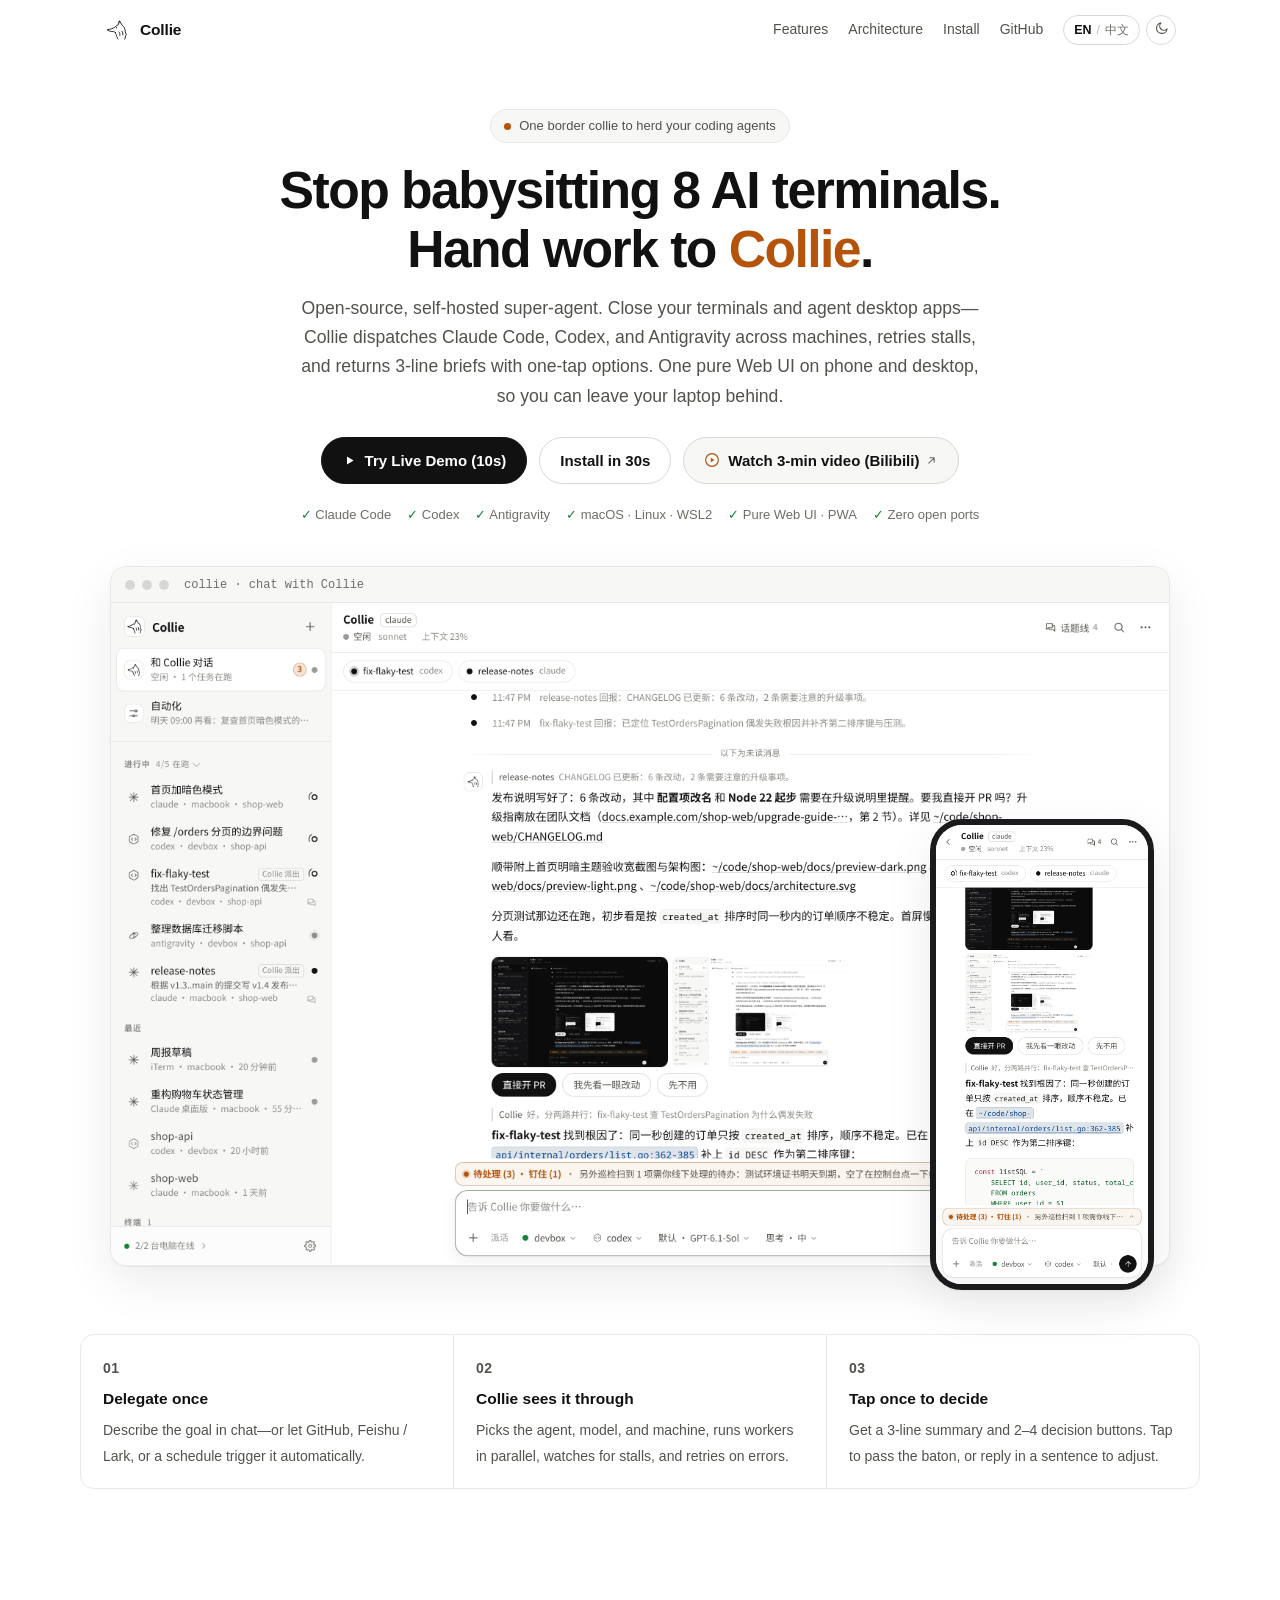
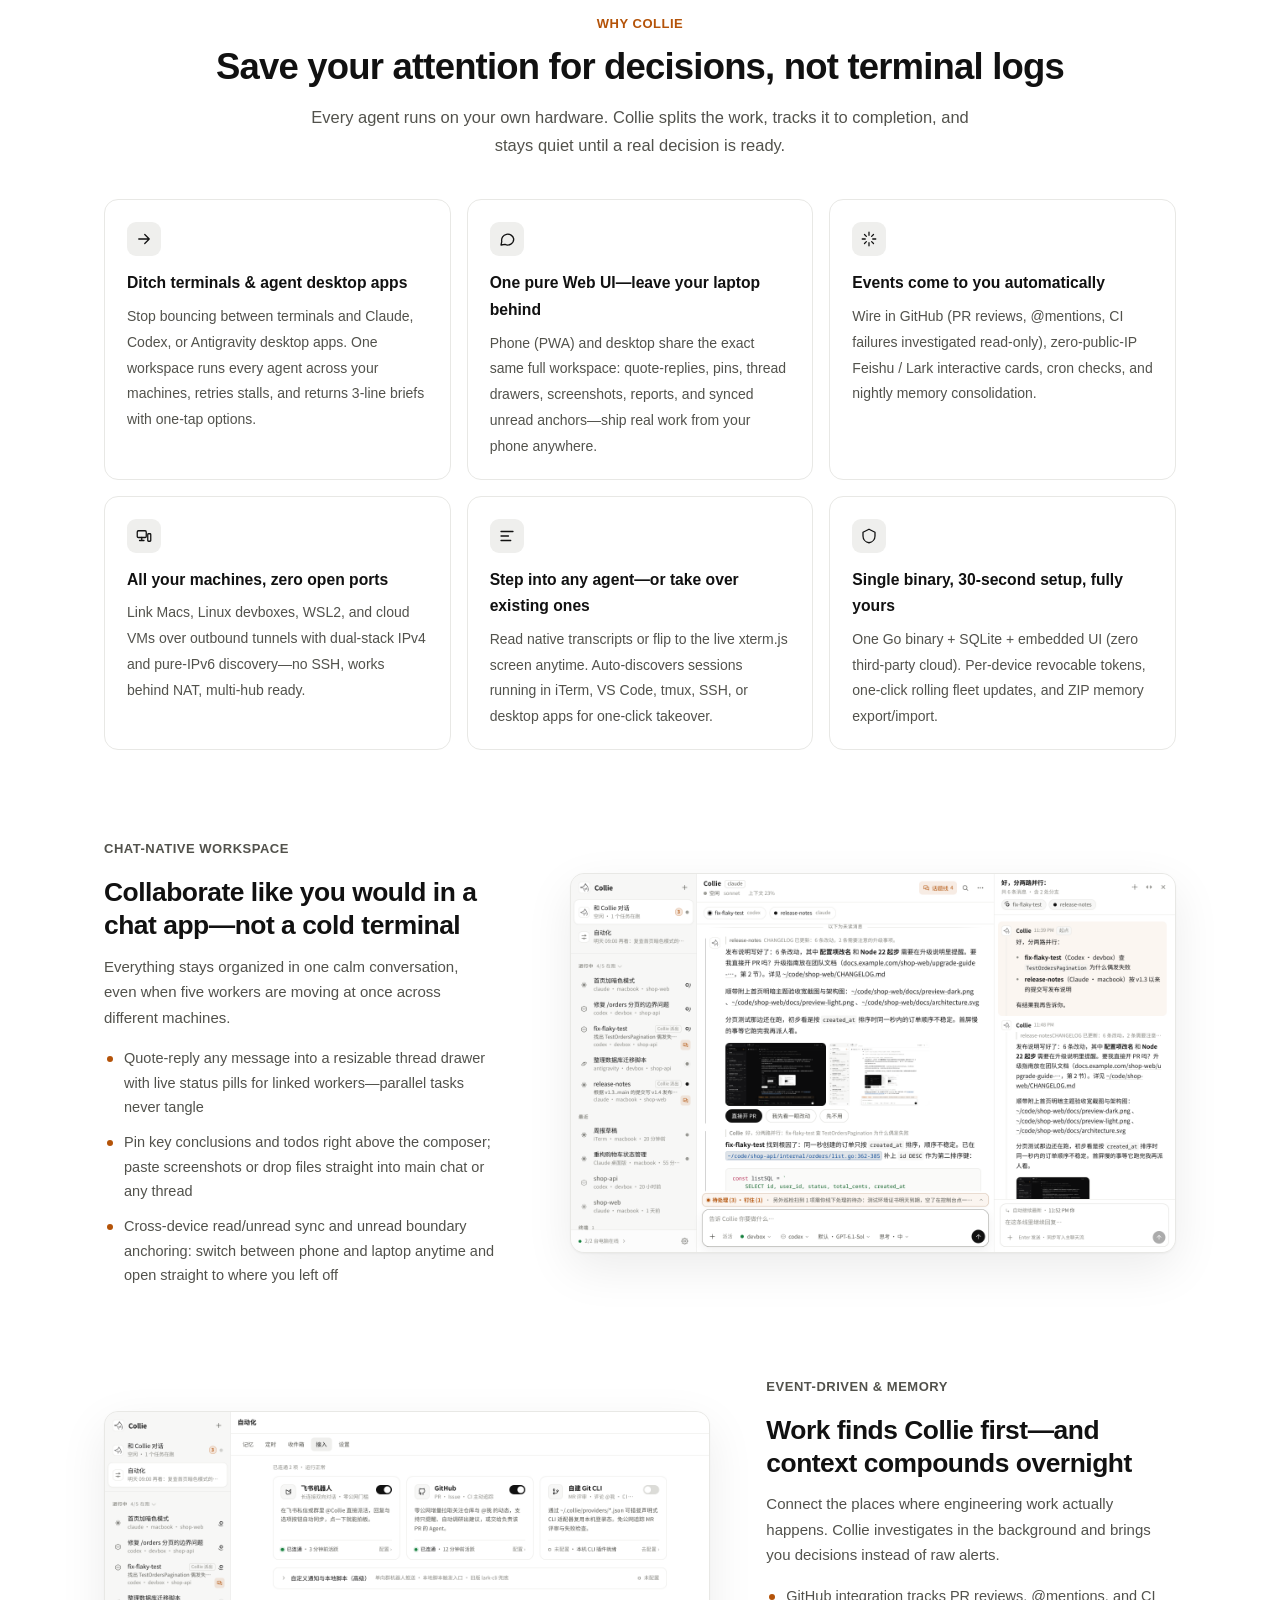
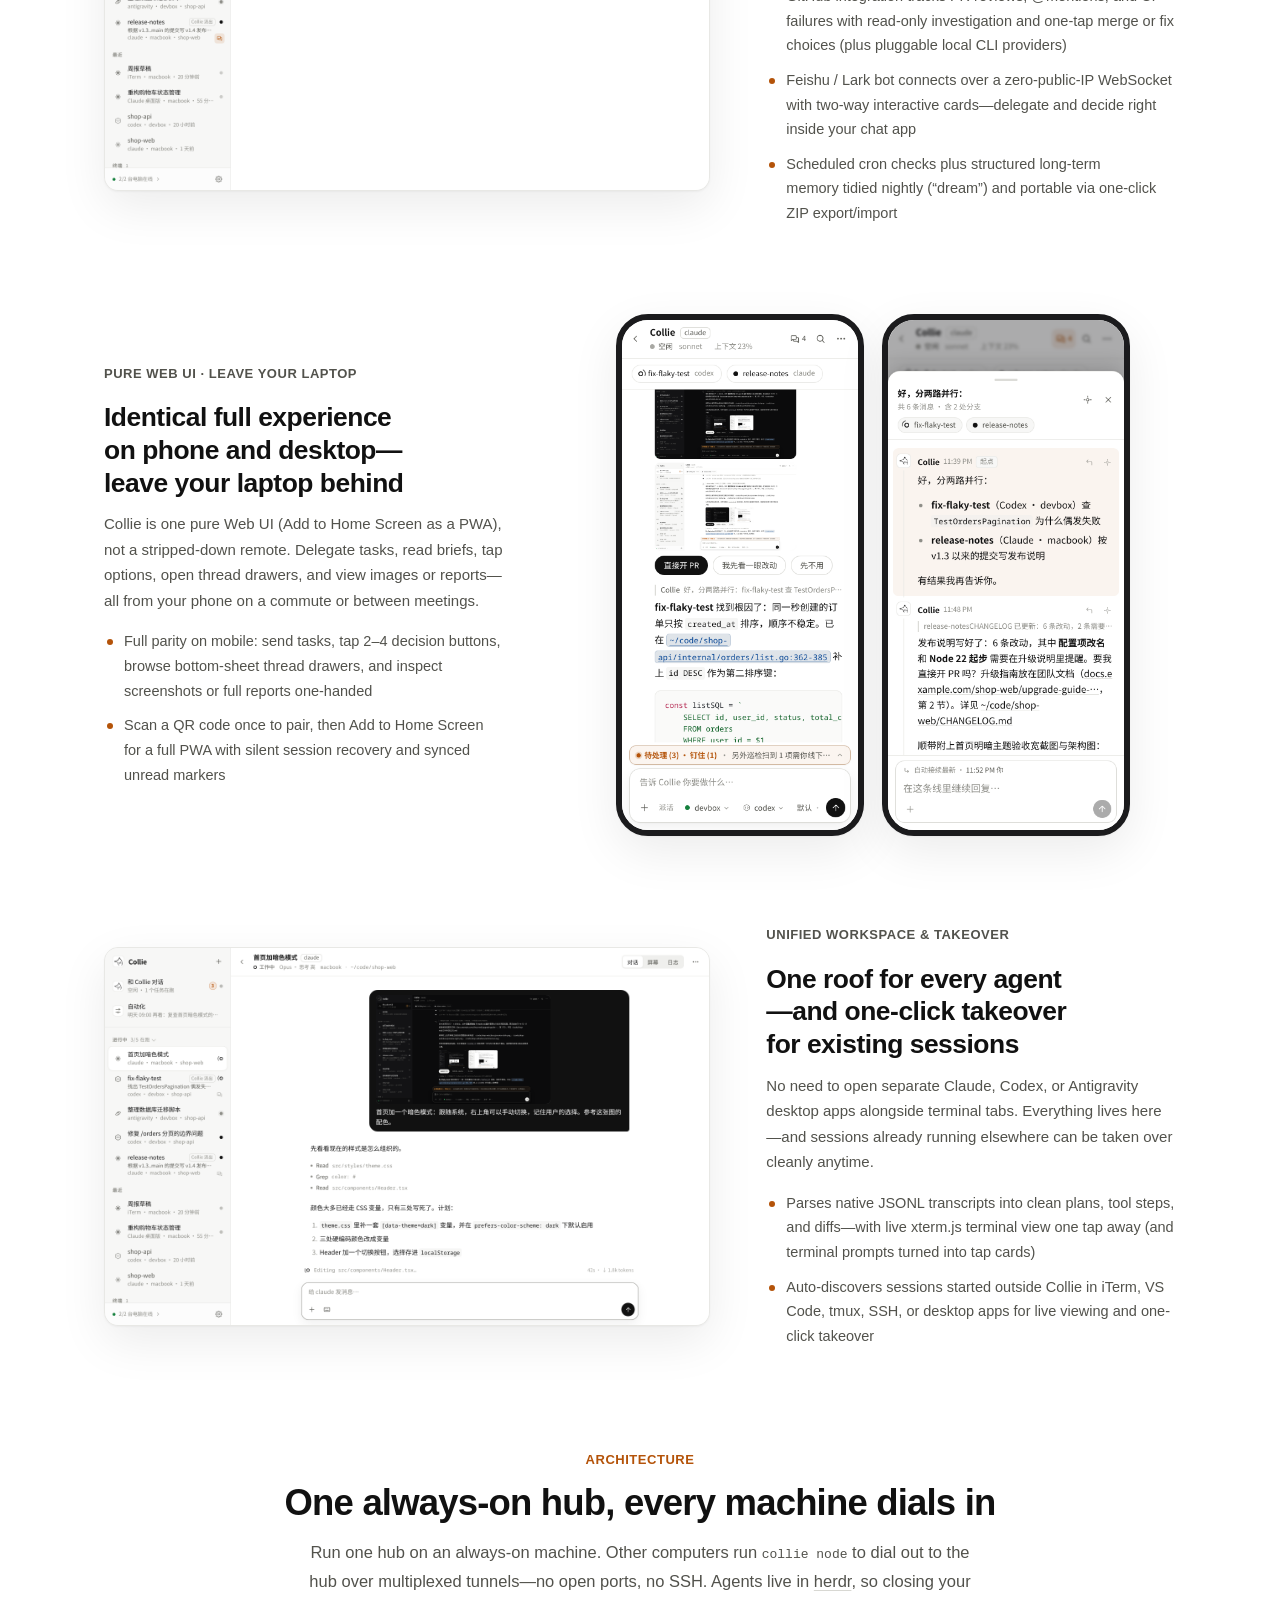
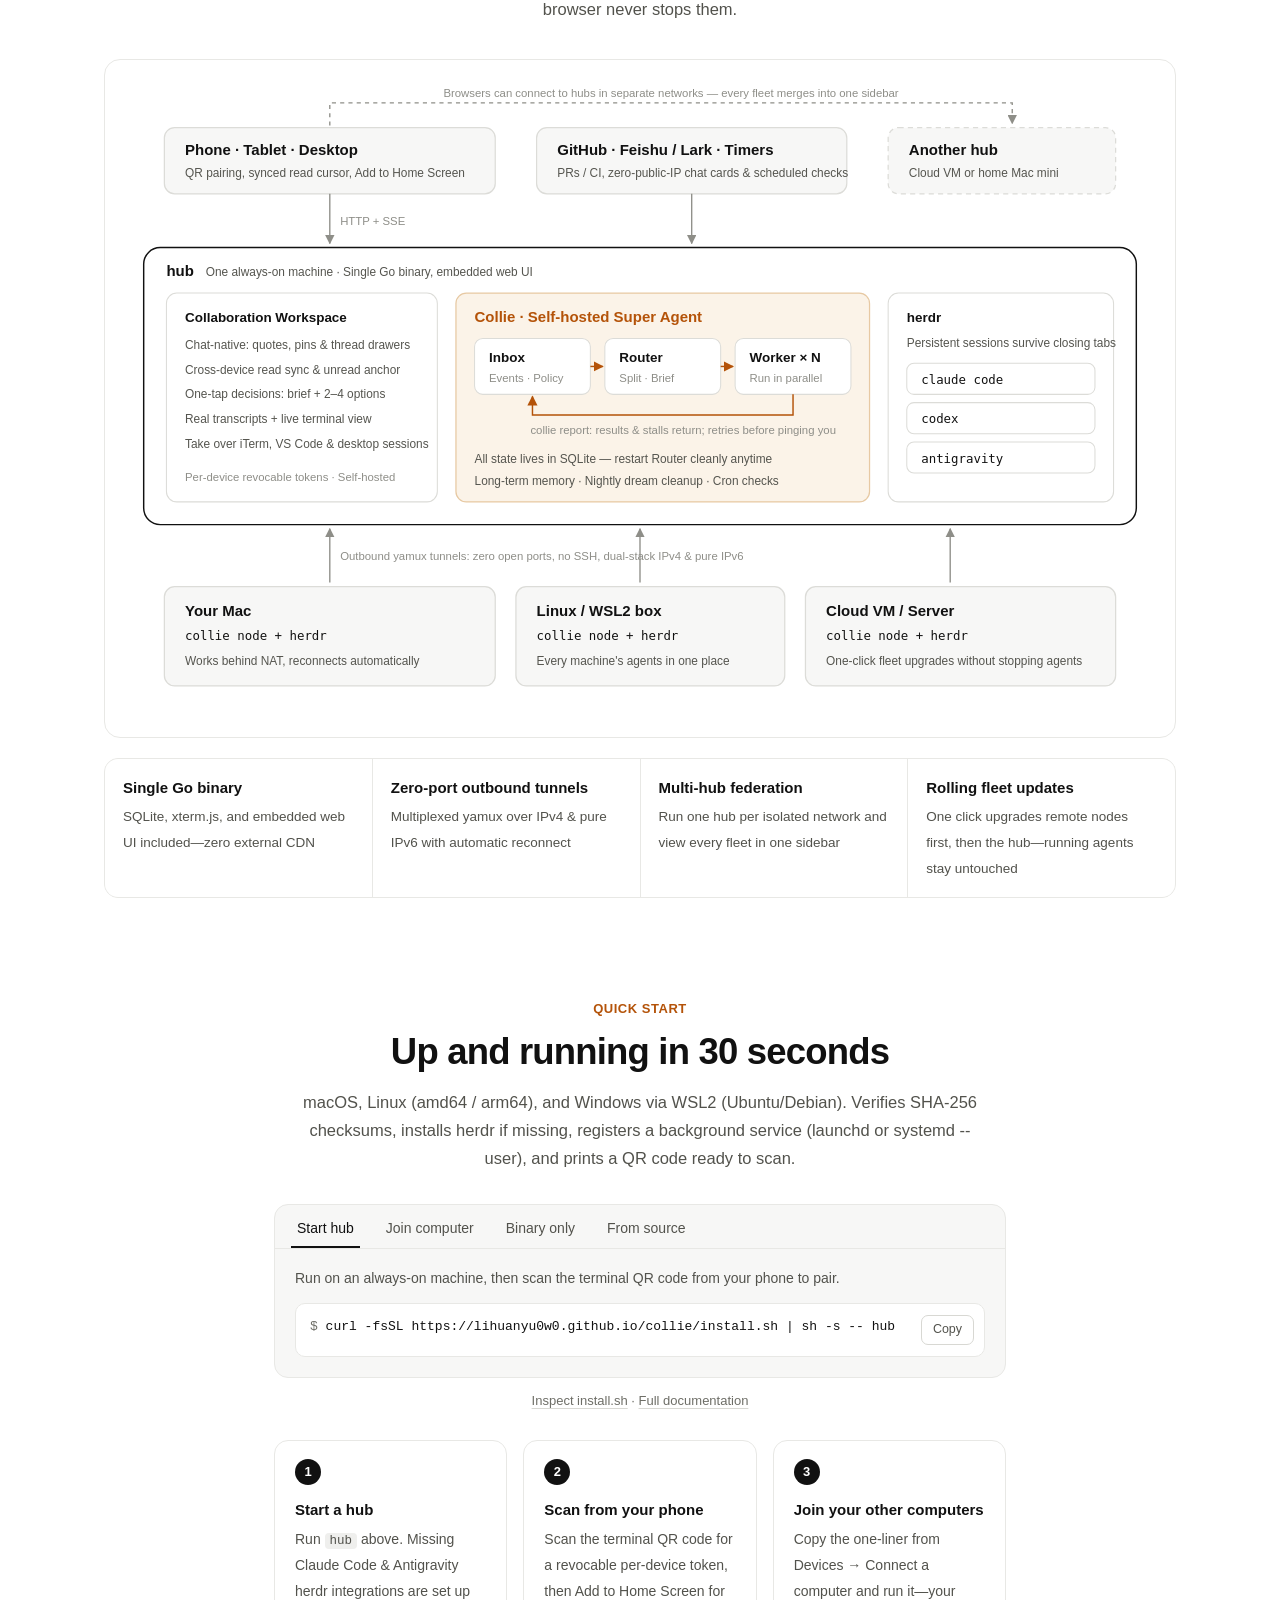
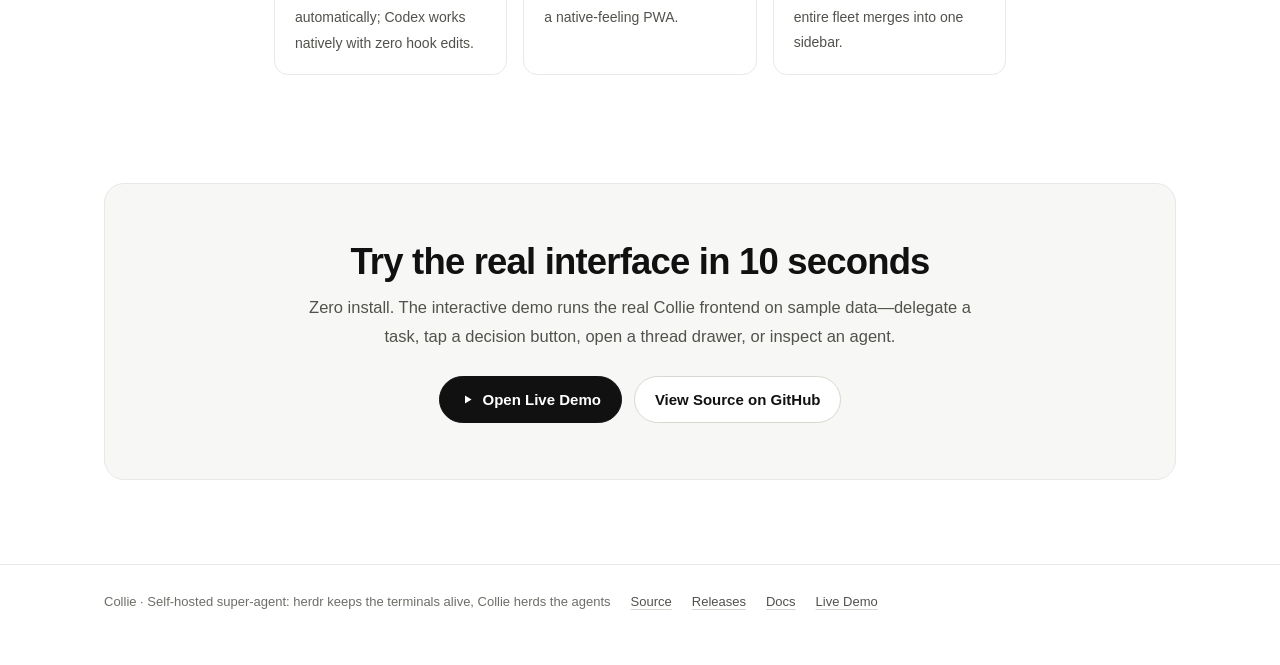
==== commit ce8a3c08: "Add canonical Bilibili 3-min video entry to homepage and READMEs - Resolve b23.tv short link to clea" ====
--- a/docs/index.html
+++ b/docs/index.html
@@ -239,7 +239,12 @@
 .btn:hover { background: var(--bg-3); border-color: var(--fg-3); transform: translateY(-1px); }
 .btn.primary { background: var(--accent); color: var(--on-accent); border-color: var(--accent); }
 .btn.primary:hover { background: var(--accent); opacity: .9; }
+.btn.video { background: var(--bg-2); }
+.btn.video:hover { background: var(--bg-3); }
 .btn svg { width: 15px; height: 15px; flex: none; }
+.btn.video .ic-play { width: 16px; height: 16px; color: var(--attn); }
+.btn.video .ic-ext { width: 13px; height: 13px; color: var(--fg-3); margin-inline-start: -2px; transition: transform .15s ease, color .15s ease; }
+.btn.video:hover .ic-ext { color: var(--fg); transform: translate(1.5px, -1.5px); }
 
 /* Hero */
 .hero { padding: 48px 0 24px; text-align: center; }
@@ -468,6 +473,7 @@
 .reveal.in { opacity: 1; transform: none; }
 @media (prefers-reduced-motion: reduce) {
   .js .reveal { opacity: 1; transform: none; transition: none; }
+  .btn, .btn.video .ic-ext { transition: none; }
   html { scroll-behavior: auto; }
 }
 
@@ -533,6 +539,8 @@
       <a class="btn primary" href="demo/">
         <svg viewBox="0 0 24 24" fill="currentColor" aria-hidden="true"><path d="M8 5.5v13l10.5-6.5z"/></svg><span data-i18n="cta_demo">Try Live Demo (10s)</span></a>
       <a class="btn" href="#install" data-i18n="cta_install">Install in 30s</a>
+      <a class="btn video" href="https://www.bilibili.com/video/BV1i71EzkE2i/" target="_blank" rel="noopener noreferrer">
+        <svg class="ic-play" viewBox="0 0 24 24" aria-hidden="true"><circle cx="12" cy="12" r="9.5" fill="none" stroke="currentColor" stroke-width="1.75"/><path d="M10.2 8.7v6.6l5.4-3.3z" fill="currentColor"/></svg><span data-i18n="cta_video">Watch 3-min video (Bilibili)</span><svg class="ic-ext" viewBox="0 0 24 24" fill="none" stroke="currentColor" stroke-width="2" stroke-linecap="round" stroke-linejoin="round" aria-hidden="true"><path d="M7 17L17 7M9 7h8v8"/></svg></a>
     </div>
     <div class="proof">
       <span>Claude Code</span>
@@ -543,13 +551,16 @@
       <span data-i18n="proof_ports">Zero open ports</span>
     </div>
 
-    <!-- Primary media slot: swap .stage-media contents with video cover/player when published -->
+    <!-- Primary media slot: silent looping hero showcase with static fallback -->
     <div class="stage reveal" data-media-slot="hero-showcase">
       <div class="frame">
         <div class="bar"><i></i><i></i><i></i><span data-i18n="stage_bar">collie · chat with Collie</span></div>
         <div class="stage-media" id="hero-media">
-          <img class="only-light" src="img/hero-light.png" width="2880" height="1800" fetchpriority="high" alt="Collie workspace: parallel Claude Code and Codex workers report back with a concise brief and one-tap decision buttons" data-i18n-alt="hero_img_alt">
-          <img class="only-dark" src="img/hero-dark.png" width="2880" height="1800" fetchpriority="high" alt="Collie workspace in dark mode: parallel Claude Code and Codex workers report back with a concise brief and one-tap decision buttons" data-i18n-alt="hero_img_alt">
+          <video id="hero-video" autoplay muted loop playsinline preload="metadata" poster="img/hero-light.png" width="1280" height="800" aria-label="Collie workspace: parallel Claude Code and Codex workers report back with a concise brief and one-tap decision buttons" data-i18n-aria="hero_img_alt">
+            <source src="img/hero-demo.mp4" type="video/mp4">
+            <img class="only-light" src="img/hero-light.png" width="2880" height="1800" alt="Collie workspace: parallel Claude Code and Codex workers report back with a concise brief and one-tap decision buttons" data-i18n-alt="hero_img_alt">
+            <img class="only-dark" src="img/hero-dark.png" width="2880" height="1800" alt="Collie workspace in dark mode: parallel Claude Code and Codex workers report back with a concise brief and one-tap decision buttons" data-i18n-alt="hero_img_alt">
+          </video>
         </div>
       </div>
       <div class="stage-phone">
@@ -789,6 +800,7 @@
     hero_lede: "Open-source, self-hosted super-agent. Close your terminals and agent desktop apps—Collie dispatches Claude Code, Codex, and Antigravity across machines, retries stalls, and returns 3-line briefs with one-tap options. One pure Web UI on phone and desktop, so you can leave your laptop behind.",
     cta_demo: "Try Live Demo (10s)",
     cta_install: "Install in 30s",
+    cta_video: "Watch 3-min video (Bilibili)",
     proof_web: "Pure Web UI · PWA",
     proof_ports: "Zero open ports",
     stage_bar: "collie · chat with Collie",
@@ -902,6 +914,7 @@
     hero_lede: "开源自托管 Super Agent。不用再在终端和各种 Agent 桌面端 App 间来回切——把活交给 Collie，它并行调动各台电脑上的 Claude Code、Codex 与 Antigravity，自己盯进度、遇错自愈；做完只端上 3 行结论和一键选项，纯 Web UI 手机电脑一致，出门都不用背电脑。",
     cta_demo: "10 秒在线体验",
     cta_install: "30 秒一行装好",
+    cta_video: "看 3 分钟介绍视频（B 站）",
     proof_web: "纯 Web UI · PWA",
     proof_ports: "免开端口",
     stage_bar: "collie · 和 Collie 对话",
@@ -1055,16 +1068,24 @@
 const schemeMeta = document.querySelector('meta[name="color-scheme"]');
 const darkMQ = window.matchMedia("(prefers-color-scheme: dark)");
 const themeBtn = document.getElementById("theme-toggle");
-
-function syncSchemeMeta() {
-  const saved = readStored("collie-theme");
-  schemeMeta.content = (saved === "light" || saved === "dark") ? saved : "light dark";
-}
+const heroVideo = document.getElementById("hero-video");
+
 function renderedScheme() {
   const saved = readStored("collie-theme");
   if (saved === "light" || saved === "dark") return saved;
   return darkMQ.matches ? "dark" : "light";
 }
+function syncHeroPoster() {
+  if (!heroVideo) return;
+  heroVideo.poster = renderedScheme() === "dark" ? "img/hero-dark.png" : "img/hero-light.png";
+}
+function syncSchemeMeta() {
+  const saved = readStored("collie-theme");
+  schemeMeta.content = (saved === "light" || saved === "dark") ? saved : "light dark";
+  syncHeroPoster();
+}
+syncHeroPoster();
+darkMQ.addEventListener?.("change", syncHeroPoster);
 themeBtn.addEventListener("click", () => {
   const target = renderedScheme() === "dark" ? "light" : "dark";
   const sys = darkMQ.matches ? "dark" : "light";
@@ -1075,6 +1096,7 @@
     writeStored("collie-theme", target);
     schemeMeta.content = target;
   }
+  syncHeroPoster();
 });
 
 window.addEventListener("storage", (e) => {
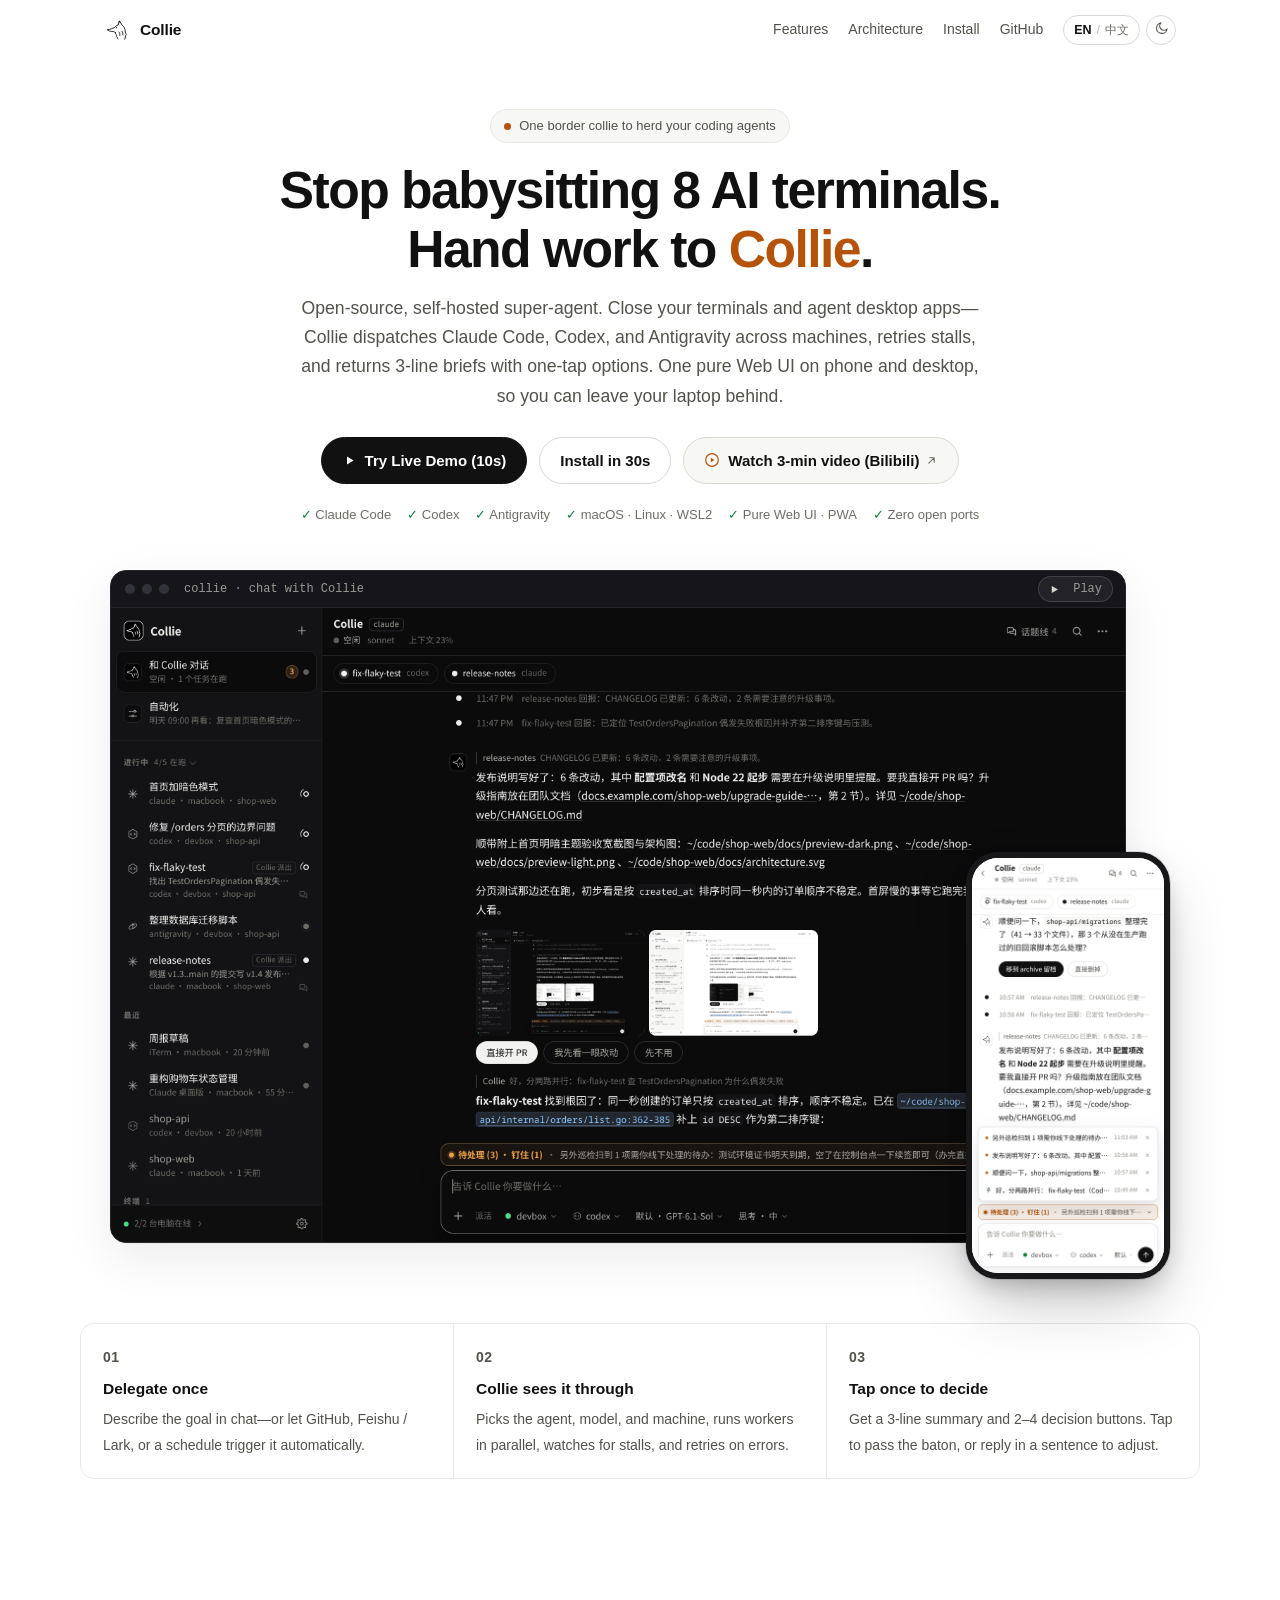
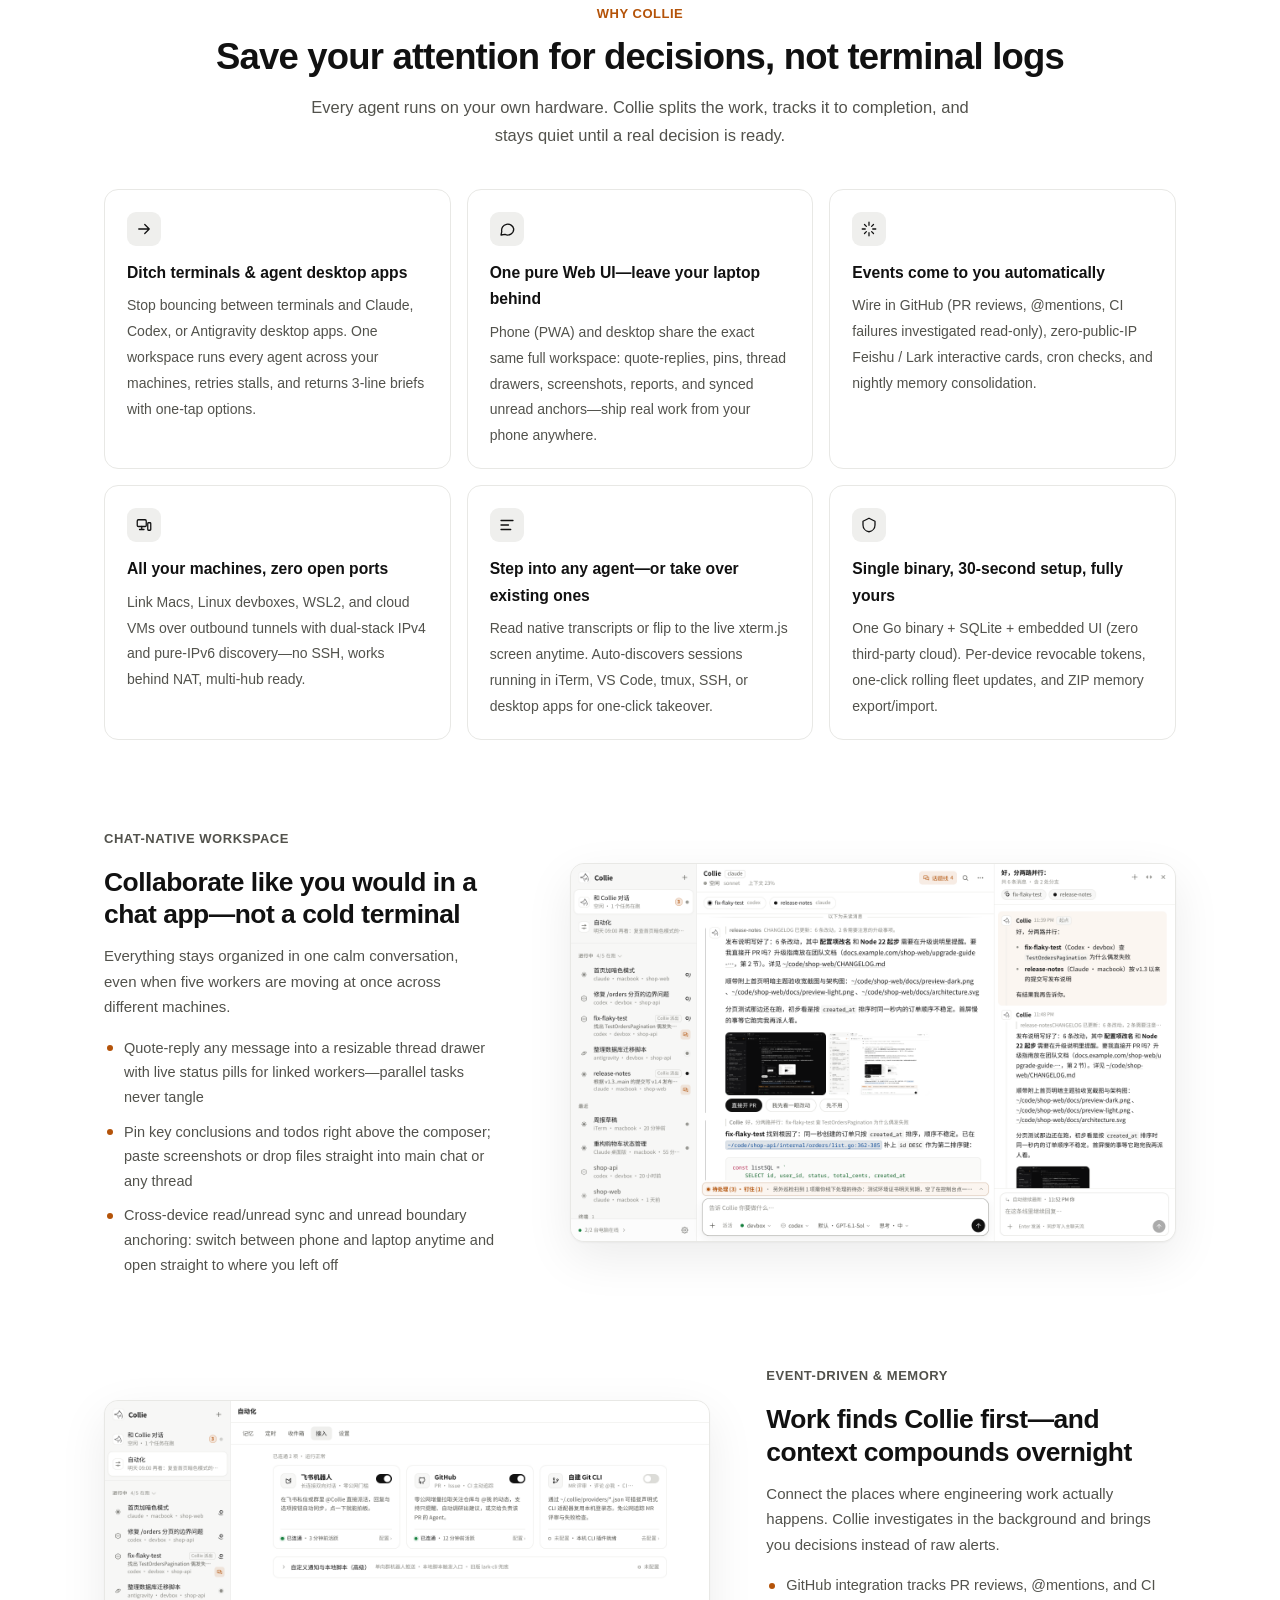
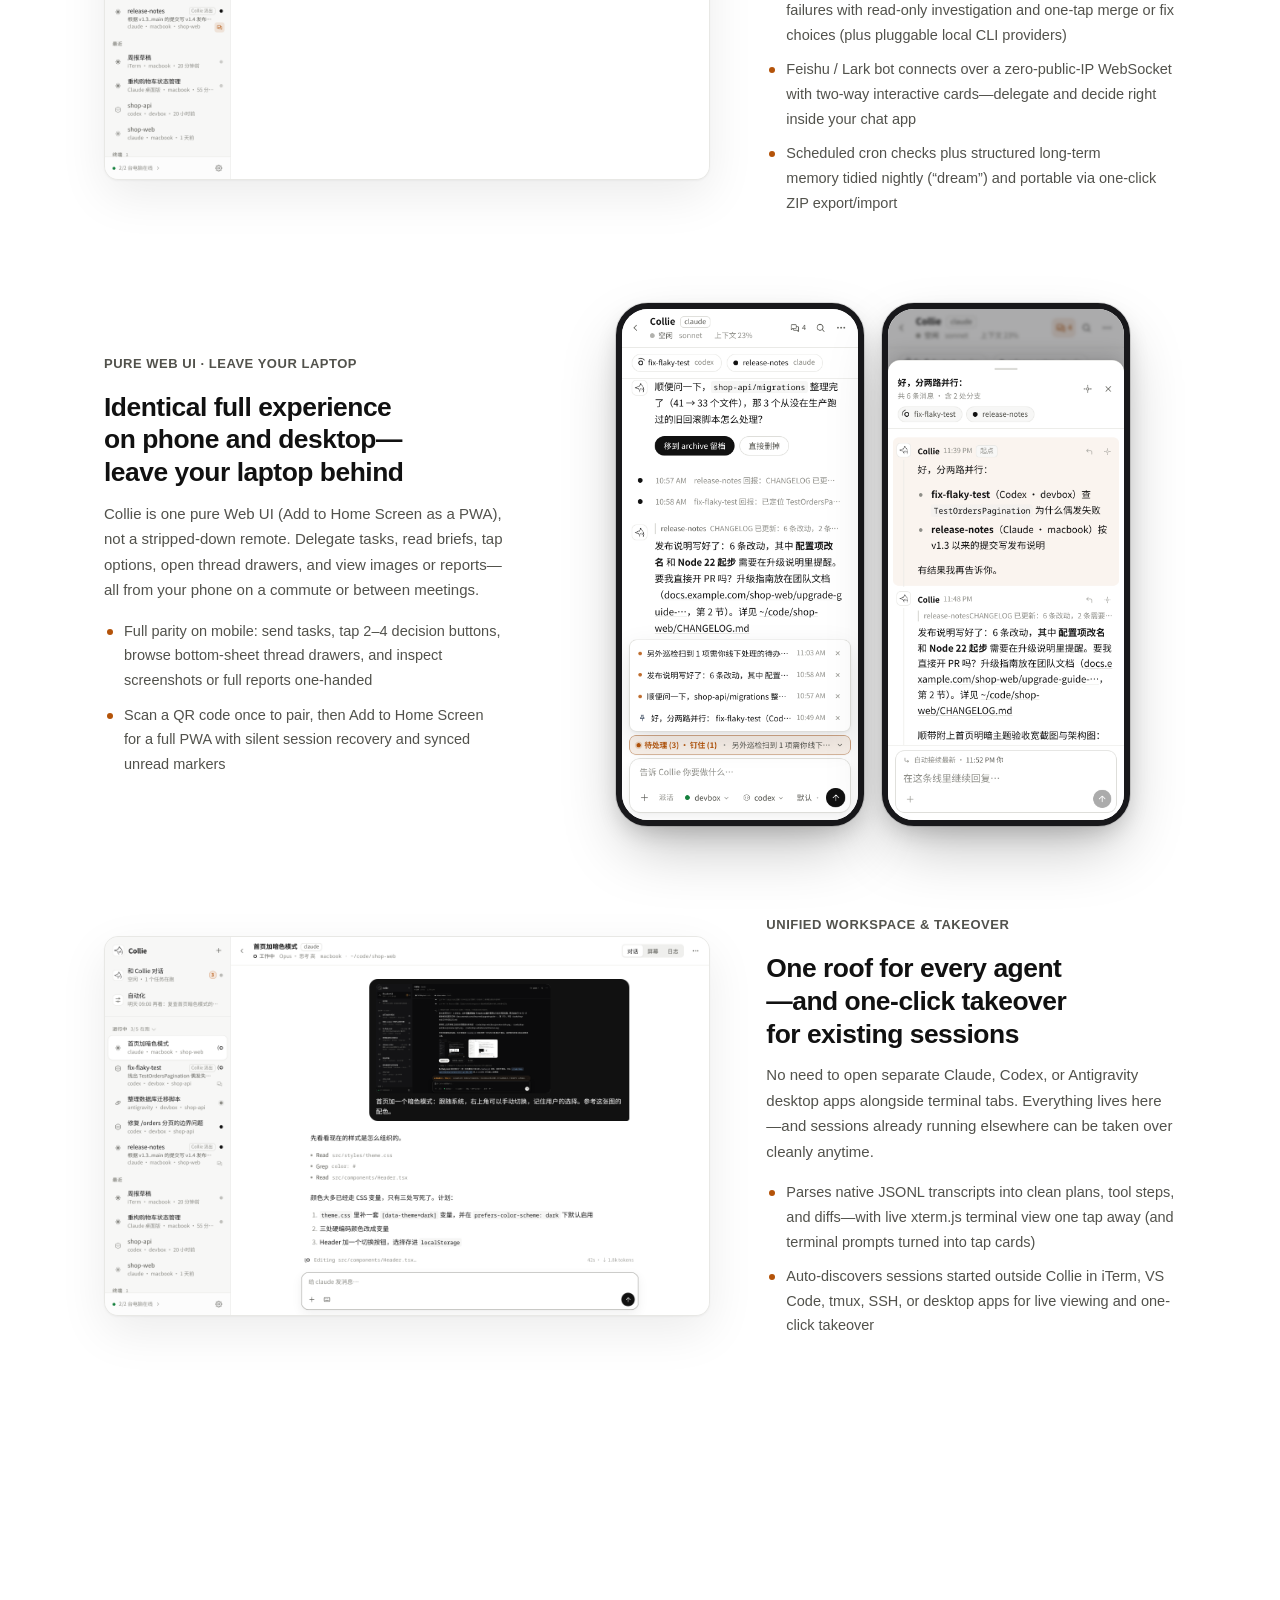
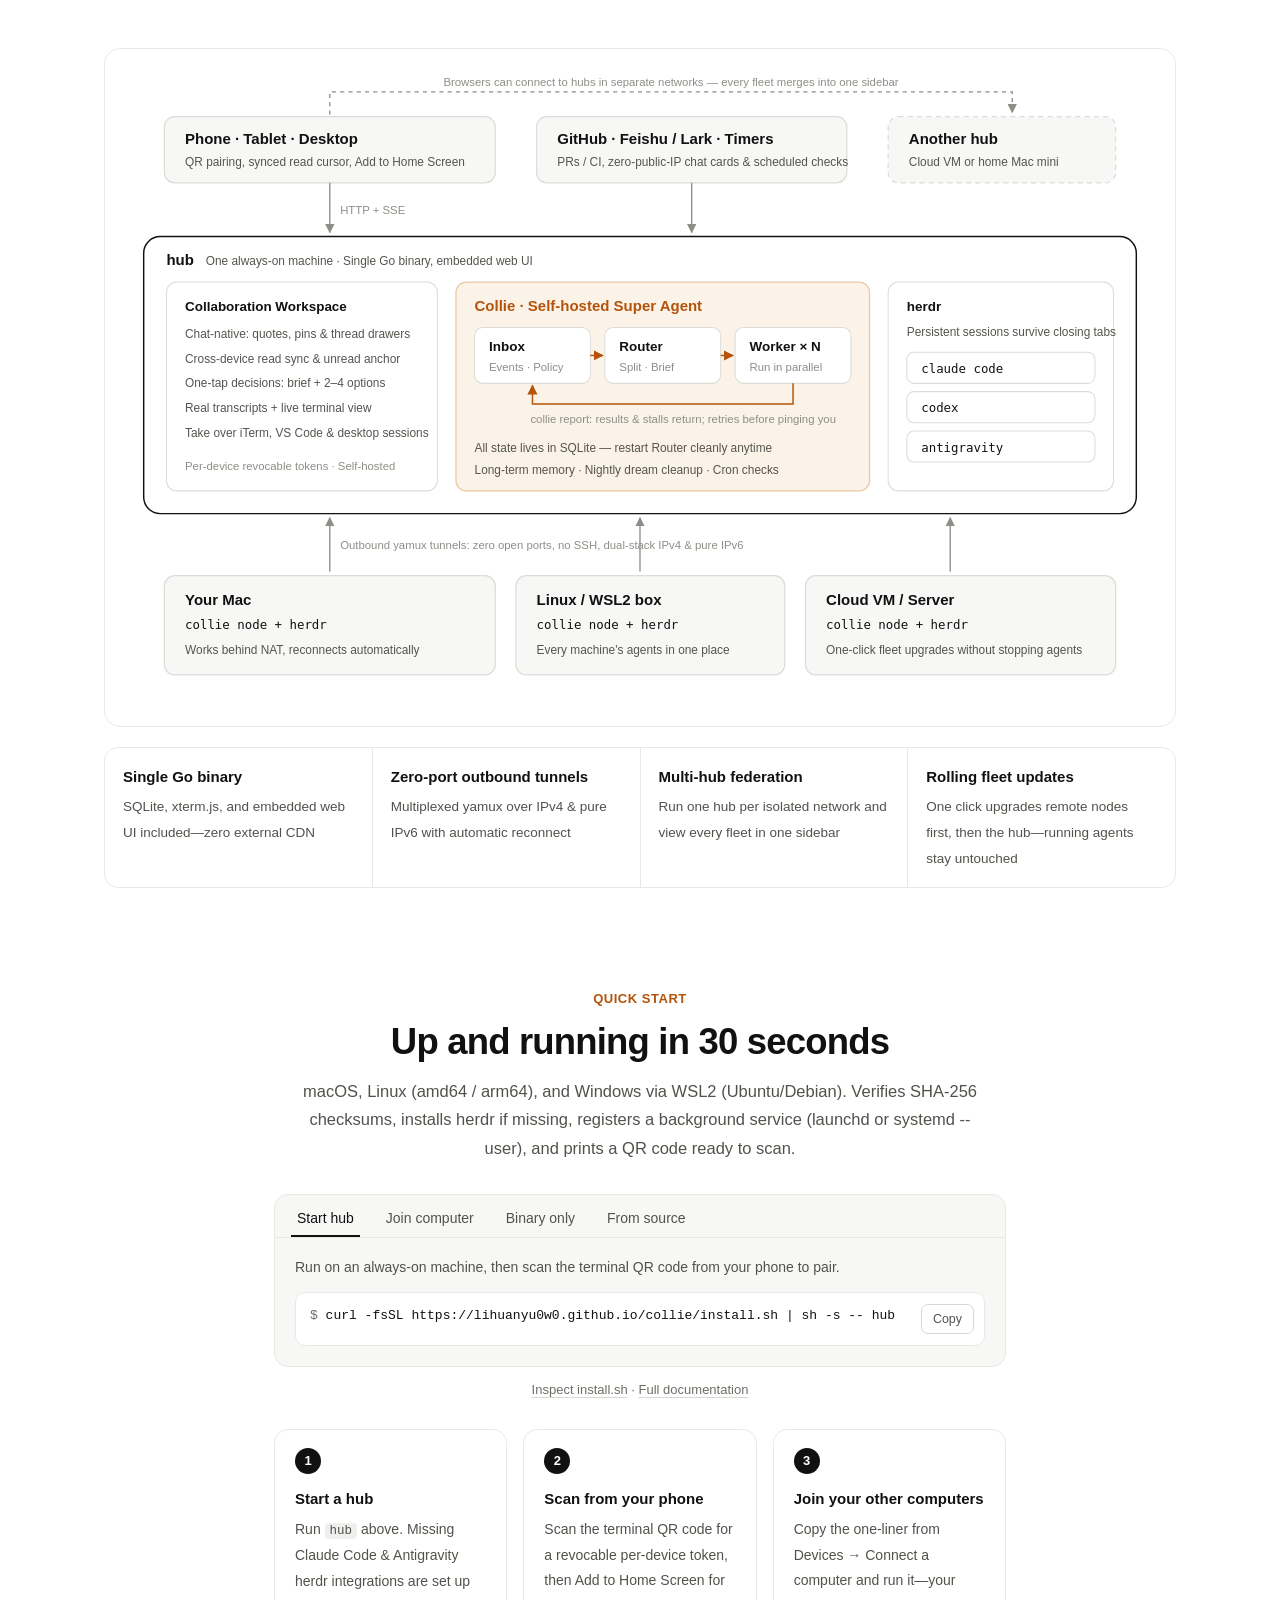
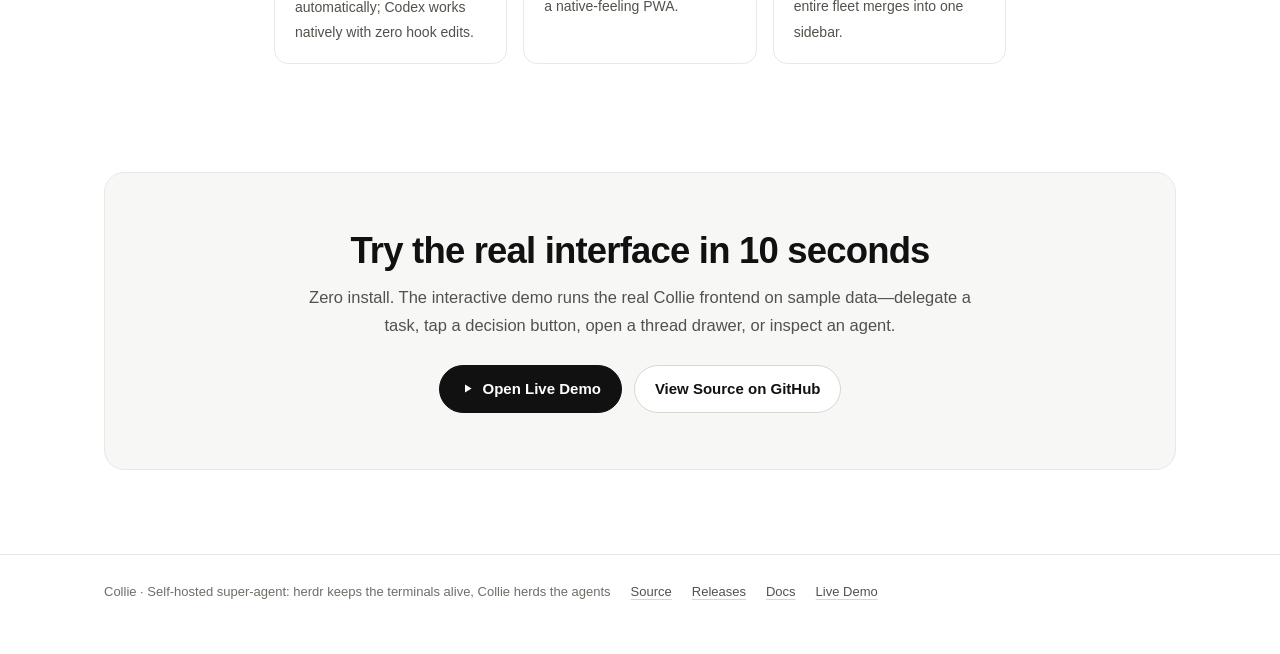
==== commit c01324a6: "Polish homepage hero showcase break-out layout, mobile decision card, and video controls - Restore s" ====
--- a/docs/index.html
+++ b/docs/index.html
@@ -37,6 +37,8 @@
   --accent-light: #111111; --on-accent-light: #ffffff;
   --ok-light: #15803d; --attn-light: #b45309; --attn-soft-light: #fbf3e8;
   --shadow-light: 0 1px 2px rgba(0,0,0,.04), 0 16px 48px rgba(0,0,0,.08);
+  --phone-bezel-light: #18181b;
+  --phone-shadow-light: 0 0 0 1px rgba(0,0,0,.12), 0 10px 24px -6px rgba(0,0,0,.20), 0 28px 64px -12px rgba(0,0,0,.28);
 
   --bg-dark: #0b0b0c; --bg-2-dark: #131315; --bg-3-dark: #1c1c1f;
   --line-dark: #232327; --line-2-dark: #323238;
@@ -44,6 +46,8 @@
   --accent-dark: #f2f2f0; --on-accent-dark: #0b0b0c;
   --ok-dark: #4ade80; --attn-dark: #f0a35e; --attn-soft-dark: #2a1f12;
   --shadow-dark: 0 1px 2px rgba(0,0,0,.45), 0 20px 56px rgba(0,0,0,.55);
+  --phone-bezel-dark: #222227;
+  --phone-shadow-dark: 0 0 0 1px rgba(255,255,255,.15), 0 12px 26px -6px rgba(0,0,0,.62), 0 34px 74px -12px rgba(0,0,0,.85);
 
   --bg: var(--bg-light); --bg-2: var(--bg-2-light); --bg-3: var(--bg-3-light);
   --line: var(--line-light); --line-2: var(--line-2-light);
@@ -51,6 +55,8 @@
   --accent: var(--accent-light); --on-accent: var(--on-accent-light);
   --ok: var(--ok-light); --attn: var(--attn-light); --attn-soft: var(--attn-soft-light);
   --shadow: var(--shadow-light);
+  --phone-bezel: var(--phone-bezel-light);
+  --phone-shadow: var(--phone-shadow-light);
 
   --target-size: 28px;
   --sans: -apple-system, BlinkMacSystemFont, "Inter", "PingFang SC", "Hiragino Sans GB", "Segoe UI", sans-serif;
@@ -68,6 +74,8 @@
     --accent: var(--accent-dark); --on-accent: var(--on-accent-dark);
     --ok: var(--ok-dark); --attn: var(--attn-dark); --attn-soft: var(--attn-soft-dark);
     --shadow: var(--shadow-dark);
+    --phone-bezel: var(--phone-bezel-dark);
+    --phone-shadow: var(--phone-shadow-dark);
   }
 }
 @supports (color: light-dark(white, black)) {
@@ -85,15 +93,18 @@
     --ok: light-dark(var(--ok-light), var(--ok-dark));
     --attn: light-dark(var(--attn-light), var(--attn-dark));
     --attn-soft: light-dark(var(--attn-soft-light), var(--attn-soft-dark));
+    --phone-bezel: light-dark(var(--phone-bezel-light), var(--phone-bezel-dark));
   }
 }
 :root:has(> head > meta[name="color-scheme"][content="dark"]) {
   color-scheme: dark;
   --shadow: var(--shadow-dark);
+  --phone-shadow: var(--phone-shadow-dark);
 }
 :root:has(> head > meta[name="color-scheme"][content="light"]) {
   color-scheme: light;
   --shadow: var(--shadow-light);
+  --phone-shadow: var(--phone-shadow-light);
 }
 @supports not (color: light-dark(white, black)) {
   :root:has(> head > meta[name="color-scheme"][content="dark"]) {
@@ -102,6 +113,7 @@
     --fg: var(--fg-dark); --fg-2: var(--fg-2-dark); --fg-3: var(--fg-3-dark);
     --accent: var(--accent-dark); --on-accent: var(--on-accent-dark);
     --ok: var(--ok-dark); --attn: var(--attn-dark); --attn-soft: var(--attn-soft-dark);
+    --phone-bezel: var(--phone-bezel-dark);
   }
   :root:has(> head > meta[name="color-scheme"][content="light"]) {
     --bg: var(--bg-light); --bg-2: var(--bg-2-light); --bg-3: var(--bg-3-light);
@@ -109,6 +121,7 @@
     --fg: var(--fg-light); --fg-2: var(--fg-2-light); --fg-3: var(--fg-3-light);
     --accent: var(--accent-light); --on-accent: var(--on-accent-light);
     --ok: var(--ok-light); --attn: var(--attn-light); --attn-soft: var(--attn-soft-light);
+    --phone-bezel: var(--phone-bezel-light);
   }
 }
 
@@ -277,29 +290,58 @@
 }
 .proof span::before { content: "✓ "; color: var(--ok); }
 
-/* Hero media showcase — clean slot ready for future video cover/player swap */
-.stage { position: relative; margin: 40px auto 0; max-width: 1060px; padding-bottom: 24px; }
+/* Hero media showcase — desktop looping cinema stage + staggered break-out phone */
+.stage {
+  position: relative;
+  margin: 44px auto 0;
+  max-width: 1060px;
+  padding-inline-end: 44px;
+  padding-bottom: 36px;
+}
 .frame {
   border-radius: 16px; overflow: hidden;
-  border: 1px solid var(--line); box-shadow: var(--shadow);
-  background: var(--bg-2);
+  border: 1px solid #26262c; box-shadow: var(--shadow);
+  background: #141417;
 }
 .frame .bar {
   display: flex; align-items: center; gap: 7px;
-  min-block-size: 36px; padding: 6px 14px;
-  border-bottom: 1px solid var(--line); background: var(--bg-2);
-}
-.frame .bar i { width: 10px; height: 10px; border-radius: 50%; background: var(--line-2); flex: none; }
-.frame .bar span { margin-left: 8px; font-size: 0.75rem; color: var(--fg-3); font-family: var(--mono); }
-.stage-media { position: relative; background: var(--bg); }
+  min-block-size: 36px; padding: 5px 12px 5px 14px;
+  border-bottom: 1px solid #222228; background: #16161a;
+}
+.frame .bar i { width: 10px; height: 10px; border-radius: 50%; background: #32323a; flex: none; }
+.frame .bar span { margin-inline-start: 8px; font-size: 0.75rem; color: #9a9a94; font-family: var(--mono); }
+.media-toggle {
+  margin-inline-start: auto;
+  display: inline-flex; align-items: center; gap: 5px;
+  min-block-size: 26px; padding: 3px 10px;
+  border-radius: 999px; border: 1px solid rgba(255,255,255,.14);
+  background: rgba(255,255,255,.06); color: #d6d6d0;
+  font: 0.72rem/1 var(--sans); font-weight: 500; cursor: pointer;
+  transition: background .15s ease, border-color .15s ease, color .15s ease;
+}
+.media-toggle:hover {
+  background: rgba(255,255,255,.13); border-color: rgba(255,255,255,.28); color: #ffffff;
+}
+.media-toggle:focus-visible { outline: 2px solid #ffffff; outline-offset: 2px; }
+.media-toggle svg { width: 11px; height: 11px; flex: none; }
+.media-toggle [hidden] { display: none; }
+@media (pointer: coarse) {
+  .media-toggle { min-block-size: 34px; padding: 5px 12px; }
+}
+.stage-media { position: relative; background: #0b0b0c; }
 .stage-media img,
 .stage-media video {
   width: 100%; aspect-ratio: 16 / 10; object-fit: cover; object-position: top;
 }
 .stage-phone {
-  position: absolute; right: 16px; bottom: 0; width: 224px;
-  border-radius: 32px; border: 6px solid #1b1b1d;
-  box-shadow: var(--shadow); overflow: hidden; background: var(--bg);
+  position: absolute; inset-inline-end: 0; inset-block-end: 0; z-index: 2;
+  width: 204px; border-radius: 32px; corner-shape: squircle;
+  border: 6px solid var(--phone-bezel);
+  box-shadow: var(--phone-shadow); overflow: hidden; background: var(--bg);
+}
+@media (prefers-reduced-motion: no-preference) and (hover: hover) {
+  .stage-phone { transition: transform .32s cubic-bezier(.22, 1, .36, 1); }
+  .stage-phone:hover { transform: translateY(-4px); }
 }
 .stage-phone img { width: 100%; aspect-ratio: 390 / 844; object-fit: cover; object-position: top; }
 
@@ -375,8 +417,8 @@
 .duo { display: flex; gap: 18px; justify-content: center; align-items: flex-start; }
 .duo .phone-card {
   width: 47%; max-width: 248px;
-  border-radius: 32px; border: 6px solid #1b1b1d;
-  box-shadow: var(--shadow); overflow: hidden; background: var(--bg);
+  border-radius: 32px; corner-shape: squircle; border: 6px solid var(--phone-bezel);
+  box-shadow: var(--phone-shadow); overflow: hidden; background: var(--bg);
 }
 .duo .phone-card img { width: 100%; aspect-ratio: 390 / 844; object-fit: cover; object-position: top; }
 
@@ -484,7 +526,8 @@
   .feature.flip .text { order: 0; }
   .facts { grid-template-columns: 1fr 1fr; }
   .steps { grid-template-columns: 1fr; }
-  .stage-phone { width: 176px; right: 12px; border-width: 5px; border-radius: 26px; }
+  .stage { padding-inline-end: 26px; padding-bottom: 26px; }
+  .stage-phone { width: 168px; border-width: 5px; border-radius: 26px; }
 }
 @media (max-width: 640px) {
   .wrap { padding-inline: max(16px, env(safe-area-inset-left, 0px), env(safe-area-inset-right, 0px)); }
@@ -492,7 +535,7 @@
   nav { gap: 10px; }
   .ctrl { padding: 4px 8px; font-size: 0.75rem; }
   .hero { padding: 36px 0 12px; }
-  .stage { margin-top: 32px; padding-bottom: 0; }
+  .stage { margin-top: 32px; padding-inline-end: 0; padding-bottom: 0; }
   .stage-phone { display: none; }
   section { padding-top: 72px; }
   .points { grid-template-columns: 1fr; }
@@ -539,7 +582,7 @@
       <a class="btn primary" href="demo/">
         <svg viewBox="0 0 24 24" fill="currentColor" aria-hidden="true"><path d="M8 5.5v13l10.5-6.5z"/></svg><span data-i18n="cta_demo">Try Live Demo (10s)</span></a>
       <a class="btn" href="#install" data-i18n="cta_install">Install in 30s</a>
-      <a class="btn video" href="https://www.bilibili.com/video/BV1i71EzkE2i/" target="_blank" rel="noopener noreferrer">
+      <a class="btn video" href="https://www.bilibili.com/video/BV1a41EziEsE/" target="_blank" rel="noopener noreferrer">
         <svg class="ic-play" viewBox="0 0 24 24" aria-hidden="true"><circle cx="12" cy="12" r="9.5" fill="none" stroke="currentColor" stroke-width="1.75"/><path d="M10.2 8.7v6.6l5.4-3.3z" fill="currentColor"/></svg><span data-i18n="cta_video">Watch 3-min video (Bilibili)</span><svg class="ic-ext" viewBox="0 0 24 24" fill="none" stroke="currentColor" stroke-width="2" stroke-linecap="round" stroke-linejoin="round" aria-hidden="true"><path d="M7 17L17 7M9 7h8v8"/></svg></a>
     </div>
     <div class="proof">
@@ -551,12 +594,19 @@
       <span data-i18n="proof_ports">Zero open ports</span>
     </div>
 
-    <!-- Primary media slot: silent looping hero showcase with static fallback -->
+    <!-- Primary media slot: silent looping hero showcase + staggered mobile decision view -->
     <div class="stage reveal" data-media-slot="hero-showcase">
       <div class="frame">
-        <div class="bar"><i></i><i></i><i></i><span data-i18n="stage_bar">collie · chat with Collie</span></div>
+        <div class="bar">
+          <i></i><i></i><i></i><span data-i18n="stage_bar">collie · chat with Collie</span>
+          <button type="button" class="media-toggle" id="hero-video-toggle" aria-controls="hero-video" aria-label="Pause looping demo video">
+            <svg class="ic-pause" viewBox="0 0 16 16" fill="currentColor" aria-hidden="true"><rect x="3" y="2.5" width="3.5" height="11" rx="1"/><rect x="9.5" y="2.5" width="3.5" height="11" rx="1"/></svg>
+            <svg class="ic-play" viewBox="0 0 16 16" fill="currentColor" aria-hidden="true" hidden><path d="M4 2.8v10.4L13 8z"/></svg>
+            <span class="media-toggle-label" data-i18n="video_pause">Pause</span>
+          </button>
+        </div>
         <div class="stage-media" id="hero-media">
-          <video id="hero-video" autoplay muted loop playsinline preload="metadata" poster="img/hero-light.png" width="1280" height="800" aria-label="Collie workspace: parallel Claude Code and Codex workers report back with a concise brief and one-tap decision buttons" data-i18n-aria="hero_img_alt">
+          <video id="hero-video" autoplay muted loop playsinline preload="metadata" poster="img/hero-dark.png" width="1280" height="800" aria-label="Collie workspace: parallel Claude Code and Codex workers report back with a concise brief and one-tap decision buttons" data-i18n-aria="hero_img_alt">
             <source src="img/hero-demo.mp4" type="video/mp4">
             <img class="only-light" src="img/hero-light.png" width="2880" height="1800" alt="Collie workspace: parallel Claude Code and Codex workers report back with a concise brief and one-tap decision buttons" data-i18n-alt="hero_img_alt">
             <img class="only-dark" src="img/hero-dark.png" width="2880" height="1800" alt="Collie workspace in dark mode: parallel Claude Code and Codex workers report back with a concise brief and one-tap decision buttons" data-i18n-alt="hero_img_alt">
@@ -564,8 +614,8 @@
         </div>
       </div>
       <div class="stage-phone">
-        <img class="only-light" src="img/phone-decision-light.png" width="780" height="1688" alt="Mobile Collie view showing a concise report and one-tap decision buttons" data-i18n-alt="phone_decision_alt" loading="lazy">
-        <img class="only-dark" src="img/phone-decision-dark.png" width="780" height="1688" alt="Mobile Collie view in dark mode showing a concise report and one-tap decision buttons" data-i18n-alt="phone_decision_alt" loading="lazy">
+        <img class="only-light" src="img/phone-decision-light.png" width="780" height="1688" decoding="async" alt="Mobile Collie view showing a concise report, one-tap decision buttons, and expanded pending tray" data-i18n-alt="phone_decision_alt">
+        <img class="only-dark" src="img/phone-decision-dark.png" width="780" height="1688" decoding="async" alt="Mobile Collie view in dark mode showing a concise report, one-tap decision buttons, and expanded pending tray" data-i18n-alt="phone_decision_alt">
       </div>
     </div>
 
@@ -804,8 +854,12 @@
     proof_web: "Pure Web UI · PWA",
     proof_ports: "Zero open ports",
     stage_bar: "collie · chat with Collie",
+    video_pause: "Pause",
+    video_play: "Play",
+    video_pause_aria: "Pause looping demo video",
+    video_play_aria: "Play looping demo video",
     hero_img_alt: "Collie workspace: parallel Claude Code and Codex workers report back with a concise brief and one-tap decision buttons",
-    phone_decision_alt: "Mobile Collie view showing a concise report and one-tap decision buttons",
+    phone_decision_alt: "Mobile Collie view showing a concise report, one-tap decision buttons, and expanded pending tray",
     phone_thread_alt: "Mobile Collie bottom-sheet reply-thread drawer with linked worker status pills",
     loop1_t: "Delegate once",
     loop1_d: "Describe the goal in chat—or let GitHub, Feishu / Lark, or a schedule trigger it automatically.",
@@ -918,8 +972,12 @@
     proof_web: "纯 Web UI · PWA",
     proof_ports: "免开端口",
     stage_bar: "collie · 和 Collie 对话",
+    video_pause: "暂停",
+    video_play: "播放",
+    video_pause_aria: "暂停循环演示视频",
+    video_play_aria: "播放循环演示视频",
     hero_img_alt: "Collie 工作台：并行派出的 Claude Code 与 Codex 回报进展，Collie 给出精炼结论与一键决策选项",
-    phone_decision_alt: "手机端 Collie 界面：精炼结论配一键决策按钮与待处理钉住条",
+    phone_decision_alt: "手机端 Collie 界面：精炼结论、一键决策按钮与展开的待处理和钉住托盘",
     phone_thread_alt: "手机端 Collie 底部话题抽屉：多条分支讨论与关联 Agent 实时状态",
     loop1_t: "说清目标，放心交出去",
     loop1_d: "在对话里派活，或让 GitHub、飞书机器人与定时巡检自动把事送进来。",
@@ -1055,6 +1113,46 @@
     const k = el.dataset.i18nAria;
     if (k in dict) el.setAttribute("aria-label", dict[k]);
   });
+  syncVideoToggleUI();
+}
+
+/* Hero looping video pause/play control + prefers-reduced-motion handling */
+const heroVideo = document.getElementById("hero-video");
+const heroVideoToggle = document.getElementById("hero-video-toggle");
+const reducedMotionMQ = window.matchMedia("(prefers-reduced-motion: reduce)");
+
+function syncVideoToggleUI() {
+  if (!heroVideo || !heroVideoToggle) return;
+  const dict = COPY[currentLang];
+  const paused = heroVideo.paused;
+  const label = heroVideoToggle.querySelector(".media-toggle-label");
+  const icPause = heroVideoToggle.querySelector(".ic-pause");
+  const icPlay = heroVideoToggle.querySelector(".ic-play");
+  if (label) label.textContent = paused ? dict.video_play : dict.video_pause;
+  if (icPause) icPause.toggleAttribute("hidden", paused);
+  if (icPlay) icPlay.toggleAttribute("hidden", !paused);
+  heroVideoToggle.setAttribute("aria-label", paused ? dict.video_play_aria : dict.video_pause_aria);
+}
+
+if (heroVideo && heroVideoToggle) {
+  if (reducedMotionMQ.matches) {
+    heroVideo.removeAttribute("autoplay");
+    heroVideo.pause();
+  }
+  reducedMotionMQ.addEventListener?.("change", (e) => {
+    if (e.matches) heroVideo.pause();
+    syncVideoToggleUI();
+  });
+  heroVideoToggle.addEventListener("click", () => {
+    if (heroVideo.paused) {
+      heroVideo.play().catch(() => {});
+    } else {
+      heroVideo.pause();
+    }
+    syncVideoToggleUI();
+  });
+  heroVideo.addEventListener("play", syncVideoToggleUI);
+  heroVideo.addEventListener("pause", syncVideoToggleUI);
 }
 
 applyLang(detectInitialLang());
@@ -1068,24 +1166,16 @@
 const schemeMeta = document.querySelector('meta[name="color-scheme"]');
 const darkMQ = window.matchMedia("(prefers-color-scheme: dark)");
 const themeBtn = document.getElementById("theme-toggle");
-const heroVideo = document.getElementById("hero-video");
 
 function renderedScheme() {
   const saved = readStored("collie-theme");
   if (saved === "light" || saved === "dark") return saved;
   return darkMQ.matches ? "dark" : "light";
 }
-function syncHeroPoster() {
-  if (!heroVideo) return;
-  heroVideo.poster = renderedScheme() === "dark" ? "img/hero-dark.png" : "img/hero-light.png";
-}
 function syncSchemeMeta() {
   const saved = readStored("collie-theme");
   schemeMeta.content = (saved === "light" || saved === "dark") ? saved : "light dark";
-  syncHeroPoster();
-}
-syncHeroPoster();
-darkMQ.addEventListener?.("change", syncHeroPoster);
+}
 themeBtn.addEventListener("click", () => {
   const target = renderedScheme() === "dark" ? "light" : "dark";
   const sys = darkMQ.matches ? "dark" : "light";
@@ -1096,7 +1186,6 @@
     writeStored("collie-theme", target);
     schemeMeta.content = target;
   }
-  syncHeroPoster();
 });
 
 window.addEventListener("storage", (e) => {
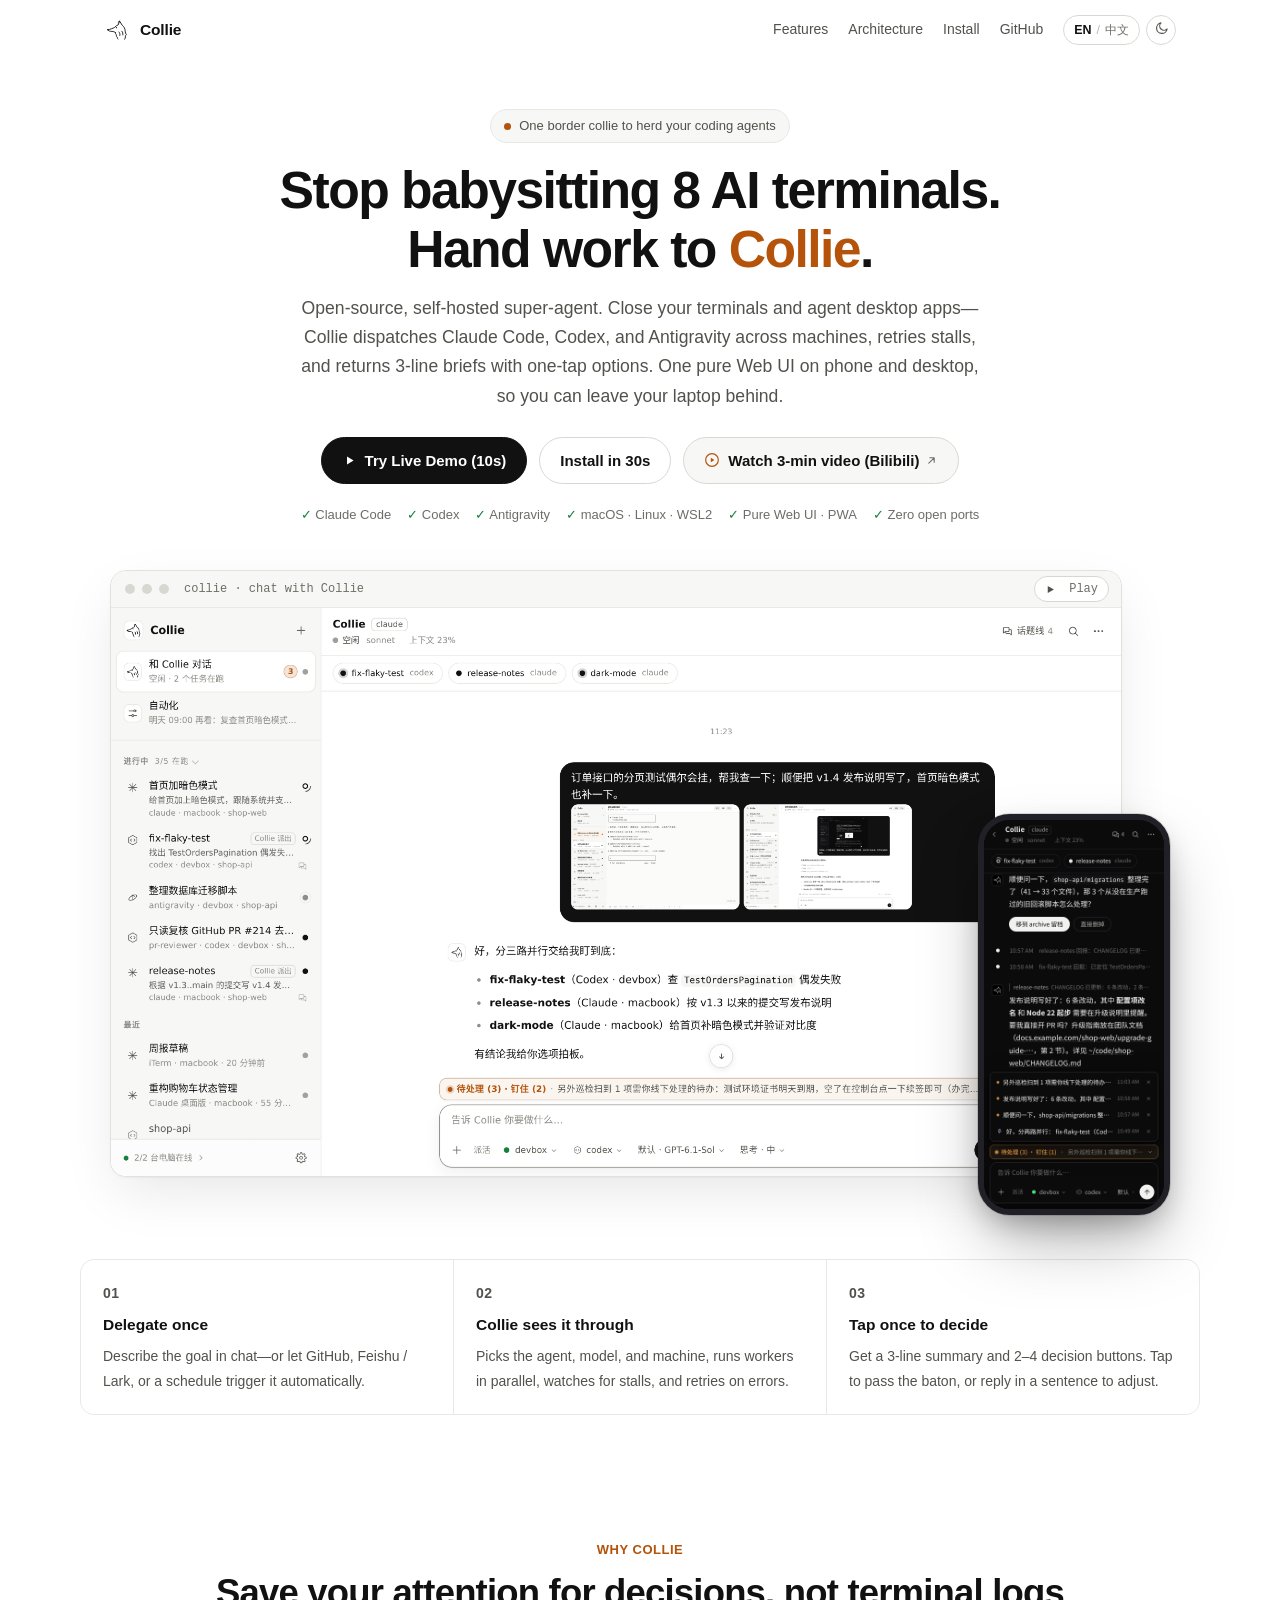
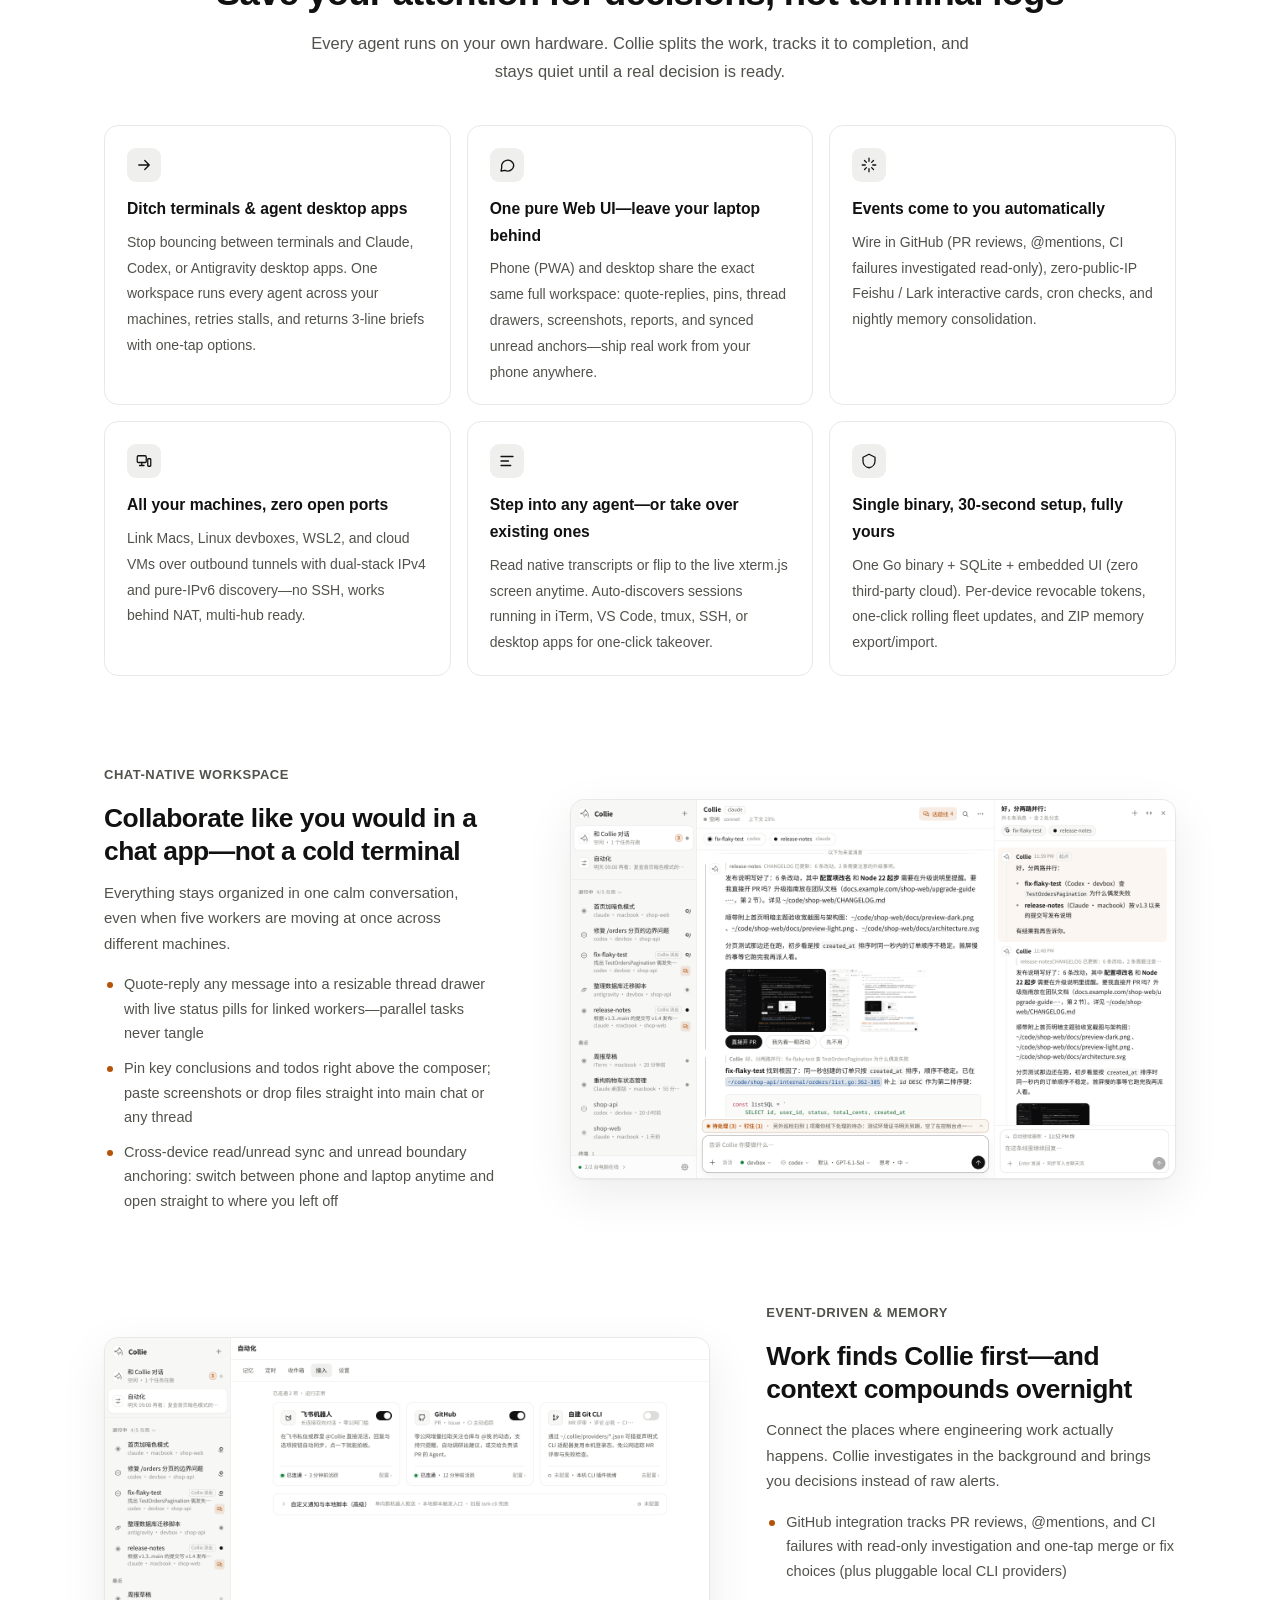
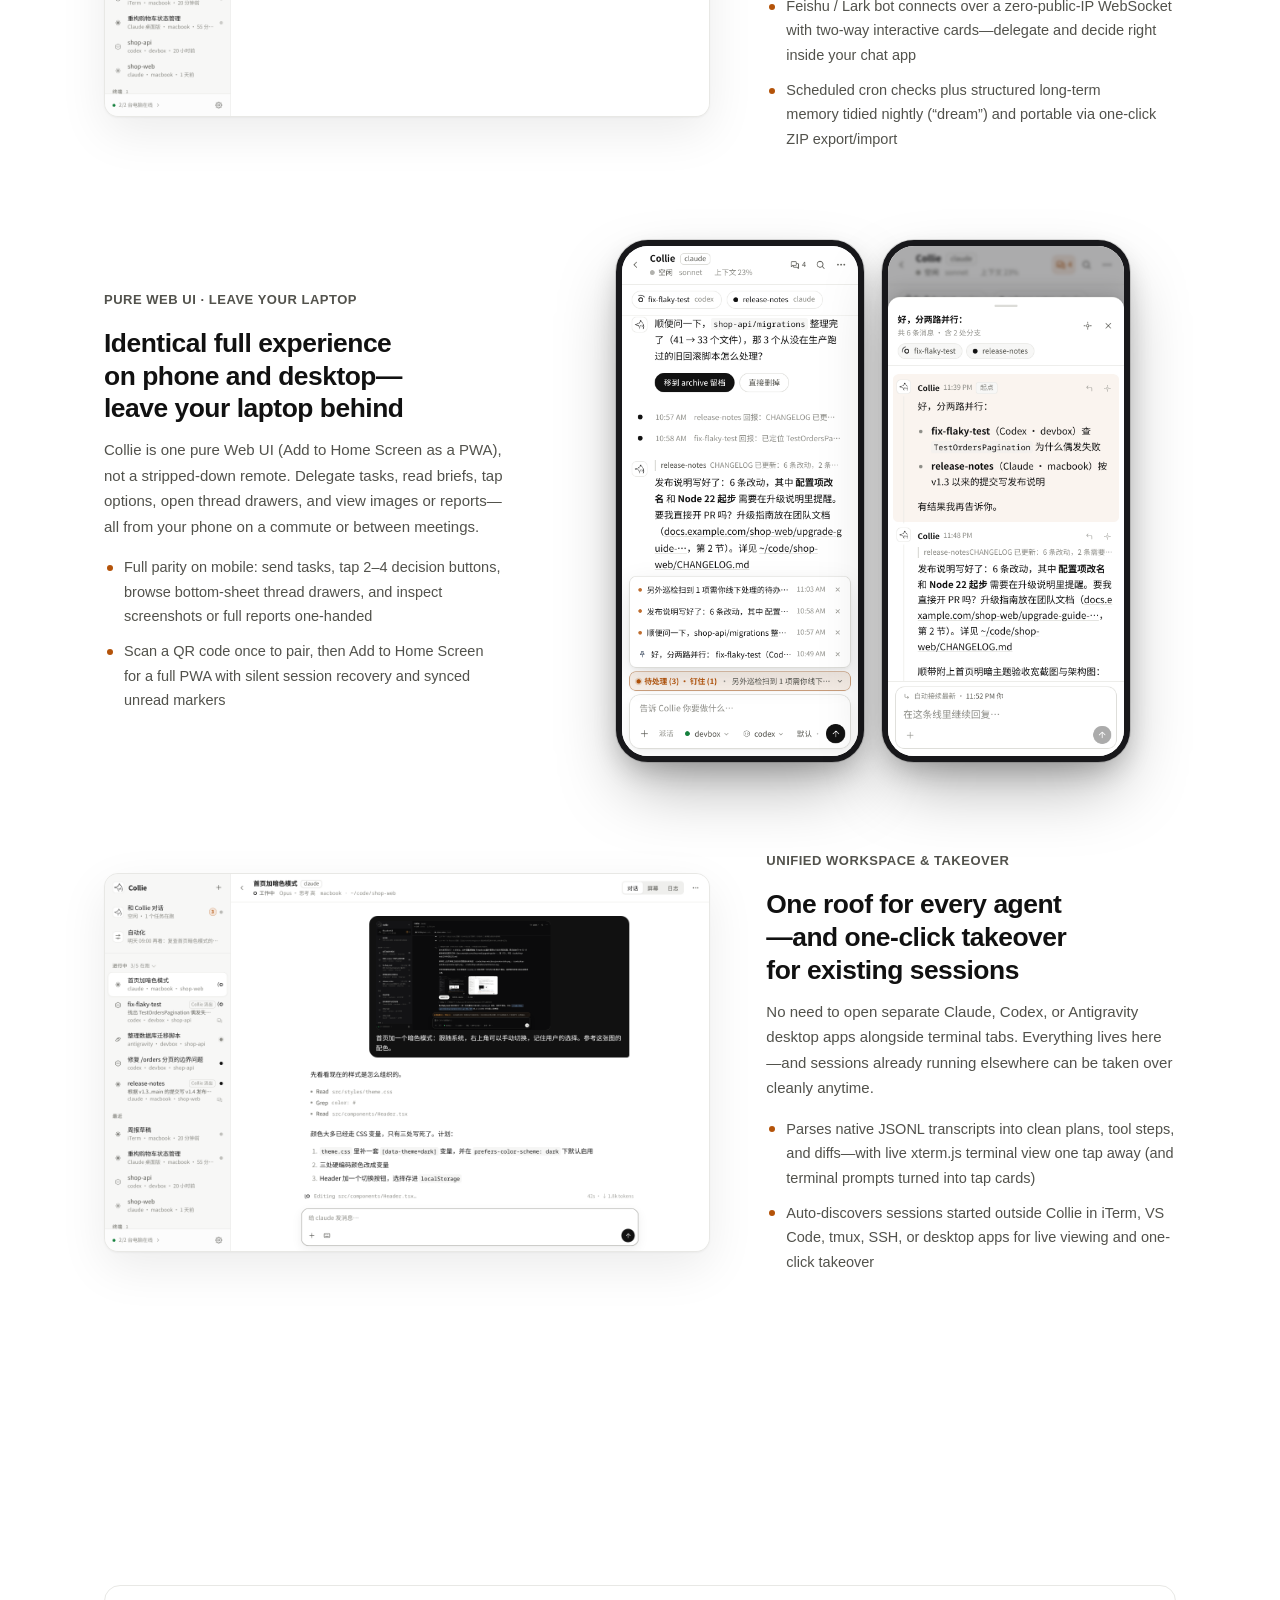
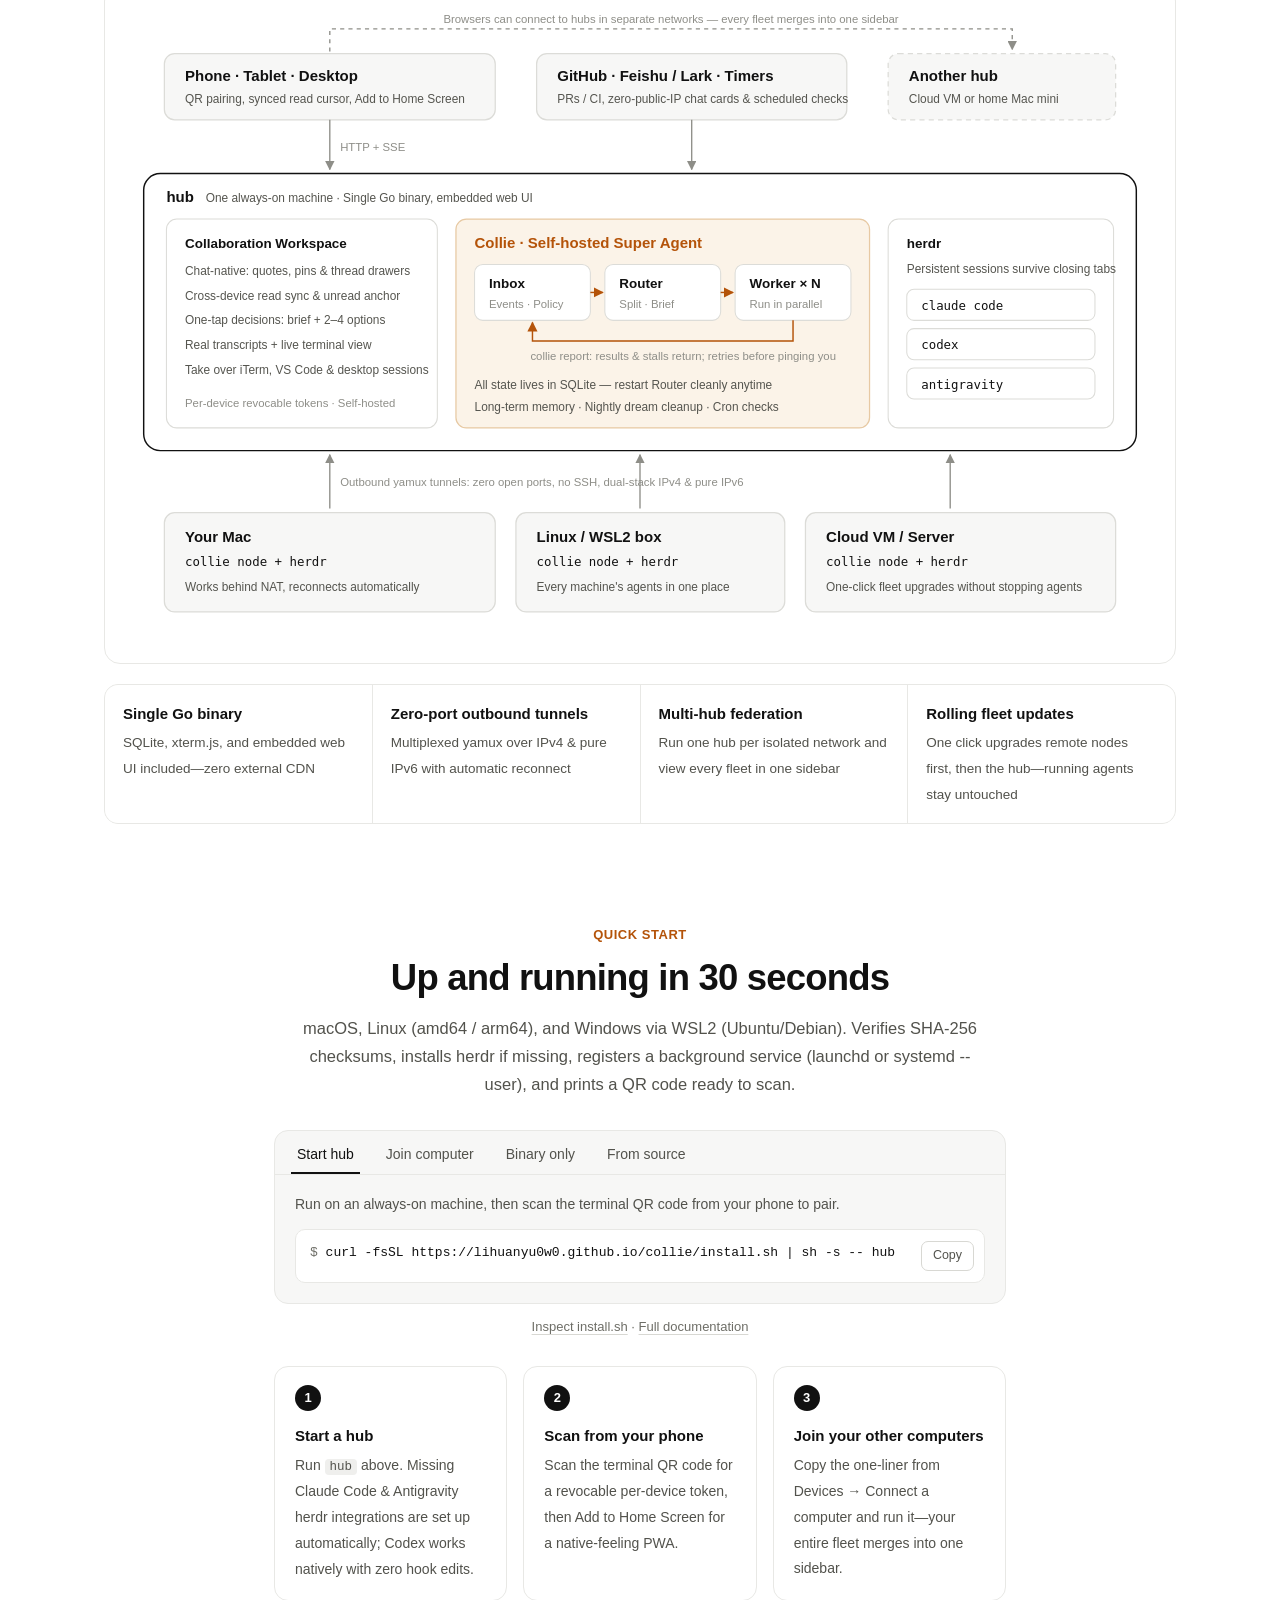
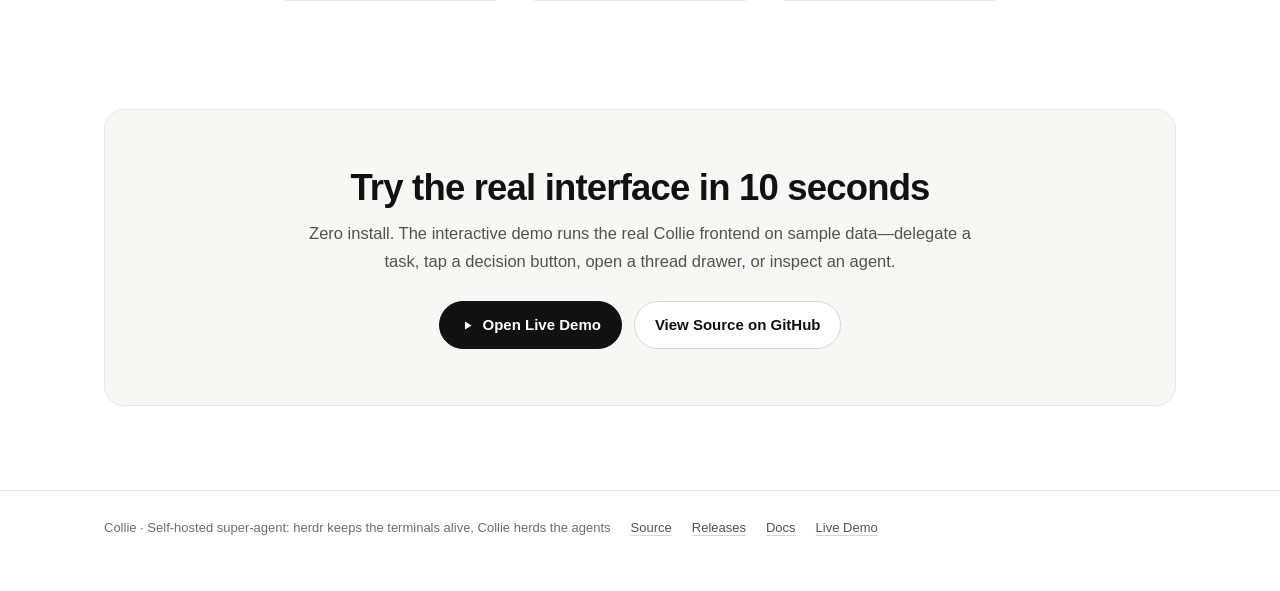
==== commit 614a0eba: "Switch homepage hero desktop showcase to 1920x1080 light with dark break-out phone - Re-render docs/" ====
--- a/docs/index.html
+++ b/docs/index.html
@@ -19,14 +19,14 @@
 <meta property="og:url" content="https://lihuanyu0w0.github.io/collie/">
 <meta property="og:title" content="Collie — Stop Babysitting 8 AI Terminals">
 <meta property="og:description" content="Close the terminals and every agent desktop app. One pure Web UI across phone and desktop—Collie dispatches Claude Code, Codex, and Antigravity across your machines and delivers 3-line briefs with one-tap decisions.">
-<meta property="og:image" content="https://lihuanyu0w0.github.io/collie/img/hero-dark.png">
-<meta property="og:image:width" content="2880">
-<meta property="og:image:height" content="1800">
+<meta property="og:image" content="https://lihuanyu0w0.github.io/collie/img/hero-light.png">
+<meta property="og:image:width" content="1920">
+<meta property="og:image:height" content="1080">
 <meta property="og:image:alt" content="Collie workspace showing parallel Claude Code and Codex workers reporting back with a concise brief and one-tap decision buttons">
 <meta name="twitter:card" content="summary_large_image">
 <meta name="twitter:title" content="Collie — Stop Babysitting 8 AI Terminals">
 <meta name="twitter:description" content="Close the terminals and agent desktop apps. One pure Web UI across phone and desktop—leave your laptop behind.">
-<meta name="twitter:image" content="https://lihuanyu0w0.github.io/collie/img/hero-dark.png">
+<meta name="twitter:image" content="https://lihuanyu0w0.github.io/collie/img/hero-light.png">
 <meta name="twitter:image:alt" content="Collie workspace showing parallel Claude Code and Codex workers reporting back with a concise brief and one-tap decision buttons">
 <link rel="icon" href="icon.svg" type="image/svg+xml">
 <style>
@@ -37,8 +37,10 @@
   --accent-light: #111111; --on-accent-light: #ffffff;
   --ok-light: #15803d; --attn-light: #b45309; --attn-soft-light: #fbf3e8;
   --shadow-light: 0 1px 2px rgba(0,0,0,.04), 0 16px 48px rgba(0,0,0,.08);
+  --frame-border-light: #e2e2dd;
+  --frame-shadow-light: 0 1px 2px rgba(0,0,0,.04), 0 20px 56px -8px rgba(0,0,0,.10);
   --phone-bezel-light: #18181b;
-  --phone-shadow-light: 0 0 0 1px rgba(0,0,0,.12), 0 10px 24px -6px rgba(0,0,0,.20), 0 28px 64px -12px rgba(0,0,0,.28);
+  --phone-shadow-light: 0 0 0 1px rgba(17,17,17,.14), 0 12px 28px -6px rgba(0,0,0,.24), 0 32px 68px -12px rgba(0,0,0,.34);
 
   --bg-dark: #0b0b0c; --bg-2-dark: #131315; --bg-3-dark: #1c1c1f;
   --line-dark: #232327; --line-2-dark: #323238;
@@ -46,8 +48,10 @@
   --accent-dark: #f2f2f0; --on-accent-dark: #0b0b0c;
   --ok-dark: #4ade80; --attn-dark: #f0a35e; --attn-soft-dark: #2a1f12;
   --shadow-dark: 0 1px 2px rgba(0,0,0,.45), 0 20px 56px rgba(0,0,0,.55);
-  --phone-bezel-dark: #222227;
-  --phone-shadow-dark: 0 0 0 1px rgba(255,255,255,.15), 0 12px 26px -6px rgba(0,0,0,.62), 0 34px 74px -12px rgba(0,0,0,.85);
+  --frame-border-dark: rgba(255,255,255,.16);
+  --frame-shadow-dark: 0 0 0 1px rgba(255,255,255,.08), 0 24px 68px rgba(0,0,0,.64);
+  --phone-bezel-dark: #202026;
+  --phone-shadow-dark: 0 0 0 1px rgba(255,255,255,.20), 0 14px 32px -6px rgba(0,0,0,.68), 0 36px 76px -12px rgba(0,0,0,.88);
 
   --bg: var(--bg-light); --bg-2: var(--bg-2-light); --bg-3: var(--bg-3-light);
   --line: var(--line-light); --line-2: var(--line-2-light);
@@ -55,6 +59,8 @@
   --accent: var(--accent-light); --on-accent: var(--on-accent-light);
   --ok: var(--ok-light); --attn: var(--attn-light); --attn-soft: var(--attn-soft-light);
   --shadow: var(--shadow-light);
+  --frame-border: var(--frame-border-light);
+  --frame-shadow: var(--frame-shadow-light);
   --phone-bezel: var(--phone-bezel-light);
   --phone-shadow: var(--phone-shadow-light);
 
@@ -74,6 +80,8 @@
     --accent: var(--accent-dark); --on-accent: var(--on-accent-dark);
     --ok: var(--ok-dark); --attn: var(--attn-dark); --attn-soft: var(--attn-soft-dark);
     --shadow: var(--shadow-dark);
+    --frame-border: var(--frame-border-dark);
+    --frame-shadow: var(--frame-shadow-dark);
     --phone-bezel: var(--phone-bezel-dark);
     --phone-shadow: var(--phone-shadow-dark);
   }
@@ -93,17 +101,20 @@
     --ok: light-dark(var(--ok-light), var(--ok-dark));
     --attn: light-dark(var(--attn-light), var(--attn-dark));
     --attn-soft: light-dark(var(--attn-soft-light), var(--attn-soft-dark));
+    --frame-border: light-dark(var(--frame-border-light), var(--frame-border-dark));
     --phone-bezel: light-dark(var(--phone-bezel-light), var(--phone-bezel-dark));
   }
 }
 :root:has(> head > meta[name="color-scheme"][content="dark"]) {
   color-scheme: dark;
   --shadow: var(--shadow-dark);
+  --frame-shadow: var(--frame-shadow-dark);
   --phone-shadow: var(--phone-shadow-dark);
 }
 :root:has(> head > meta[name="color-scheme"][content="light"]) {
   color-scheme: light;
   --shadow: var(--shadow-light);
+  --frame-shadow: var(--frame-shadow-light);
   --phone-shadow: var(--phone-shadow-light);
 }
 @supports not (color: light-dark(white, black)) {
@@ -113,6 +124,7 @@
     --fg: var(--fg-dark); --fg-2: var(--fg-2-dark); --fg-3: var(--fg-3-dark);
     --accent: var(--accent-dark); --on-accent: var(--on-accent-dark);
     --ok: var(--ok-dark); --attn: var(--attn-dark); --attn-soft: var(--attn-soft-dark);
+    --frame-border: var(--frame-border-dark);
     --phone-bezel: var(--phone-bezel-dark);
   }
   :root:has(> head > meta[name="color-scheme"][content="light"]) {
@@ -121,6 +133,7 @@
     --fg: var(--fg-light); --fg-2: var(--fg-2-light); --fg-3: var(--fg-3-light);
     --accent: var(--accent-light); --on-accent: var(--on-accent-light);
     --ok: var(--ok-light); --attn: var(--attn-light); --attn-soft: var(--attn-soft-light);
+    --frame-border: var(--frame-border-light);
     --phone-bezel: var(--phone-bezel-light);
   }
 }
@@ -290,54 +303,58 @@
 }
 .proof span::before { content: "✓ "; color: var(--ok); }
 
-/* Hero media showcase — desktop looping cinema stage + staggered break-out phone */
+/* Hero media showcase — 16:9 light desktop stage + staggered dark break-out phone */
 .stage {
   position: relative;
   margin: 44px auto 0;
   max-width: 1060px;
-  padding-inline-end: 44px;
-  padding-bottom: 36px;
+  padding-inline-end: 48px;
+  padding-bottom: 38px;
 }
 .frame {
+  color-scheme: only light;
   border-radius: 16px; overflow: hidden;
-  border: 1px solid #26262c; box-shadow: var(--shadow);
-  background: #141417;
+  border: 1px solid var(--frame-border); box-shadow: var(--frame-shadow);
+  background: var(--bg-light);
+  color: var(--fg-light);
 }
 .frame .bar {
   display: flex; align-items: center; gap: 7px;
   min-block-size: 36px; padding: 5px 12px 5px 14px;
-  border-bottom: 1px solid #222228; background: #16161a;
-}
-.frame .bar i { width: 10px; height: 10px; border-radius: 50%; background: #32323a; flex: none; }
-.frame .bar span { margin-inline-start: 8px; font-size: 0.75rem; color: #9a9a94; font-family: var(--mono); }
+  border-bottom: 1px solid var(--line-light); background: var(--bg-2-light);
+}
+.frame .bar i { width: 10px; height: 10px; border-radius: 50%; background: var(--line-2-light); flex: none; }
+.frame .bar span { margin-inline-start: 8px; font-size: 0.75rem; color: var(--fg-3-light); font-family: var(--mono); }
 .media-toggle {
   margin-inline-start: auto;
   display: inline-flex; align-items: center; gap: 5px;
   min-block-size: 26px; padding: 3px 10px;
-  border-radius: 999px; border: 1px solid rgba(255,255,255,.14);
-  background: rgba(255,255,255,.06); color: #d6d6d0;
+  border-radius: 999px; border: 1px solid var(--line-2-light);
+  background: var(--bg-light); color: var(--fg-2-light);
   font: 0.72rem/1 var(--sans); font-weight: 500; cursor: pointer;
   transition: background .15s ease, border-color .15s ease, color .15s ease;
 }
 .media-toggle:hover {
-  background: rgba(255,255,255,.13); border-color: rgba(255,255,255,.28); color: #ffffff;
-}
-.media-toggle:focus-visible { outline: 2px solid #ffffff; outline-offset: 2px; }
+  background: var(--bg-3-light); border-color: var(--fg-3-light); color: var(--fg-light);
+}
+.media-toggle:focus-visible { outline: 2px solid var(--fg-light); outline-offset: 2px; }
 .media-toggle svg { width: 11px; height: 11px; flex: none; }
 .media-toggle [hidden] { display: none; }
 @media (pointer: coarse) {
   .media-toggle { min-block-size: 34px; padding: 5px 12px; }
 }
-.stage-media { position: relative; background: #0b0b0c; }
+.stage-media { position: relative; background: var(--bg-light); }
 .stage-media img,
 .stage-media video {
-  width: 100%; aspect-ratio: 16 / 10; object-fit: cover; object-position: top;
+  width: 100%; aspect-ratio: 16 / 9; object-fit: cover; object-position: top;
 }
 .stage-phone {
+  color-scheme: only dark;
   position: absolute; inset-inline-end: 0; inset-block-end: 0; z-index: 2;
-  width: 204px; border-radius: 32px; corner-shape: squircle;
+  width: 192px; border-radius: 32px; corner-shape: squircle;
   border: 6px solid var(--phone-bezel);
-  box-shadow: var(--phone-shadow); overflow: hidden; background: var(--bg);
+  box-shadow: var(--phone-shadow); overflow: hidden;
+  background: var(--bg-dark); color: var(--fg-dark);
 }
 @media (prefers-reduced-motion: no-preference) and (hover: hover) {
   .stage-phone { transition: transform .32s cubic-bezier(.22, 1, .36, 1); }
@@ -526,8 +543,8 @@
   .feature.flip .text { order: 0; }
   .facts { grid-template-columns: 1fr 1fr; }
   .steps { grid-template-columns: 1fr; }
-  .stage { padding-inline-end: 26px; padding-bottom: 26px; }
-  .stage-phone { width: 168px; border-width: 5px; border-radius: 26px; }
+  .stage { padding-inline-end: 28px; padding-bottom: 26px; }
+  .stage-phone { width: 146px; border-width: 5px; border-radius: 24px; }
 }
 @media (max-width: 640px) {
   .wrap { padding-inline: max(16px, env(safe-area-inset-left, 0px), env(safe-area-inset-right, 0px)); }
@@ -606,16 +623,14 @@
           </button>
         </div>
         <div class="stage-media" id="hero-media">
-          <video id="hero-video" autoplay muted loop playsinline preload="metadata" poster="img/hero-dark.png" width="1280" height="800" aria-label="Collie workspace: parallel Claude Code and Codex workers report back with a concise brief and one-tap decision buttons" data-i18n-aria="hero_img_alt">
+          <video id="hero-video" autoplay muted loop playsinline preload="metadata" poster="img/hero-light.png" width="1920" height="1080" aria-label="Collie workspace: parallel Claude Code and Codex workers report back with a concise brief and one-tap decision buttons" data-i18n-aria="hero_img_alt">
             <source src="img/hero-demo.mp4" type="video/mp4">
-            <img class="only-light" src="img/hero-light.png" width="2880" height="1800" alt="Collie workspace: parallel Claude Code and Codex workers report back with a concise brief and one-tap decision buttons" data-i18n-alt="hero_img_alt">
-            <img class="only-dark" src="img/hero-dark.png" width="2880" height="1800" alt="Collie workspace in dark mode: parallel Claude Code and Codex workers report back with a concise brief and one-tap decision buttons" data-i18n-alt="hero_img_alt">
+            <img src="img/hero-light.png" width="1920" height="1080" alt="Collie workspace: parallel Claude Code and Codex workers report back with a concise brief and one-tap decision buttons" data-i18n-alt="hero_img_alt">
           </video>
         </div>
       </div>
       <div class="stage-phone">
-        <img class="only-light" src="img/phone-decision-light.png" width="780" height="1688" decoding="async" alt="Mobile Collie view showing a concise report, one-tap decision buttons, and expanded pending tray" data-i18n-alt="phone_decision_alt">
-        <img class="only-dark" src="img/phone-decision-dark.png" width="780" height="1688" decoding="async" alt="Mobile Collie view in dark mode showing a concise report, one-tap decision buttons, and expanded pending tray" data-i18n-alt="phone_decision_alt">
+        <img src="img/phone-decision-dark.png" width="780" height="1688" decoding="async" alt="Mobile Collie view in dark mode showing a concise report, one-tap decision buttons, and expanded pending tray" data-i18n-alt="phone_decision_alt">
       </div>
     </div>
 
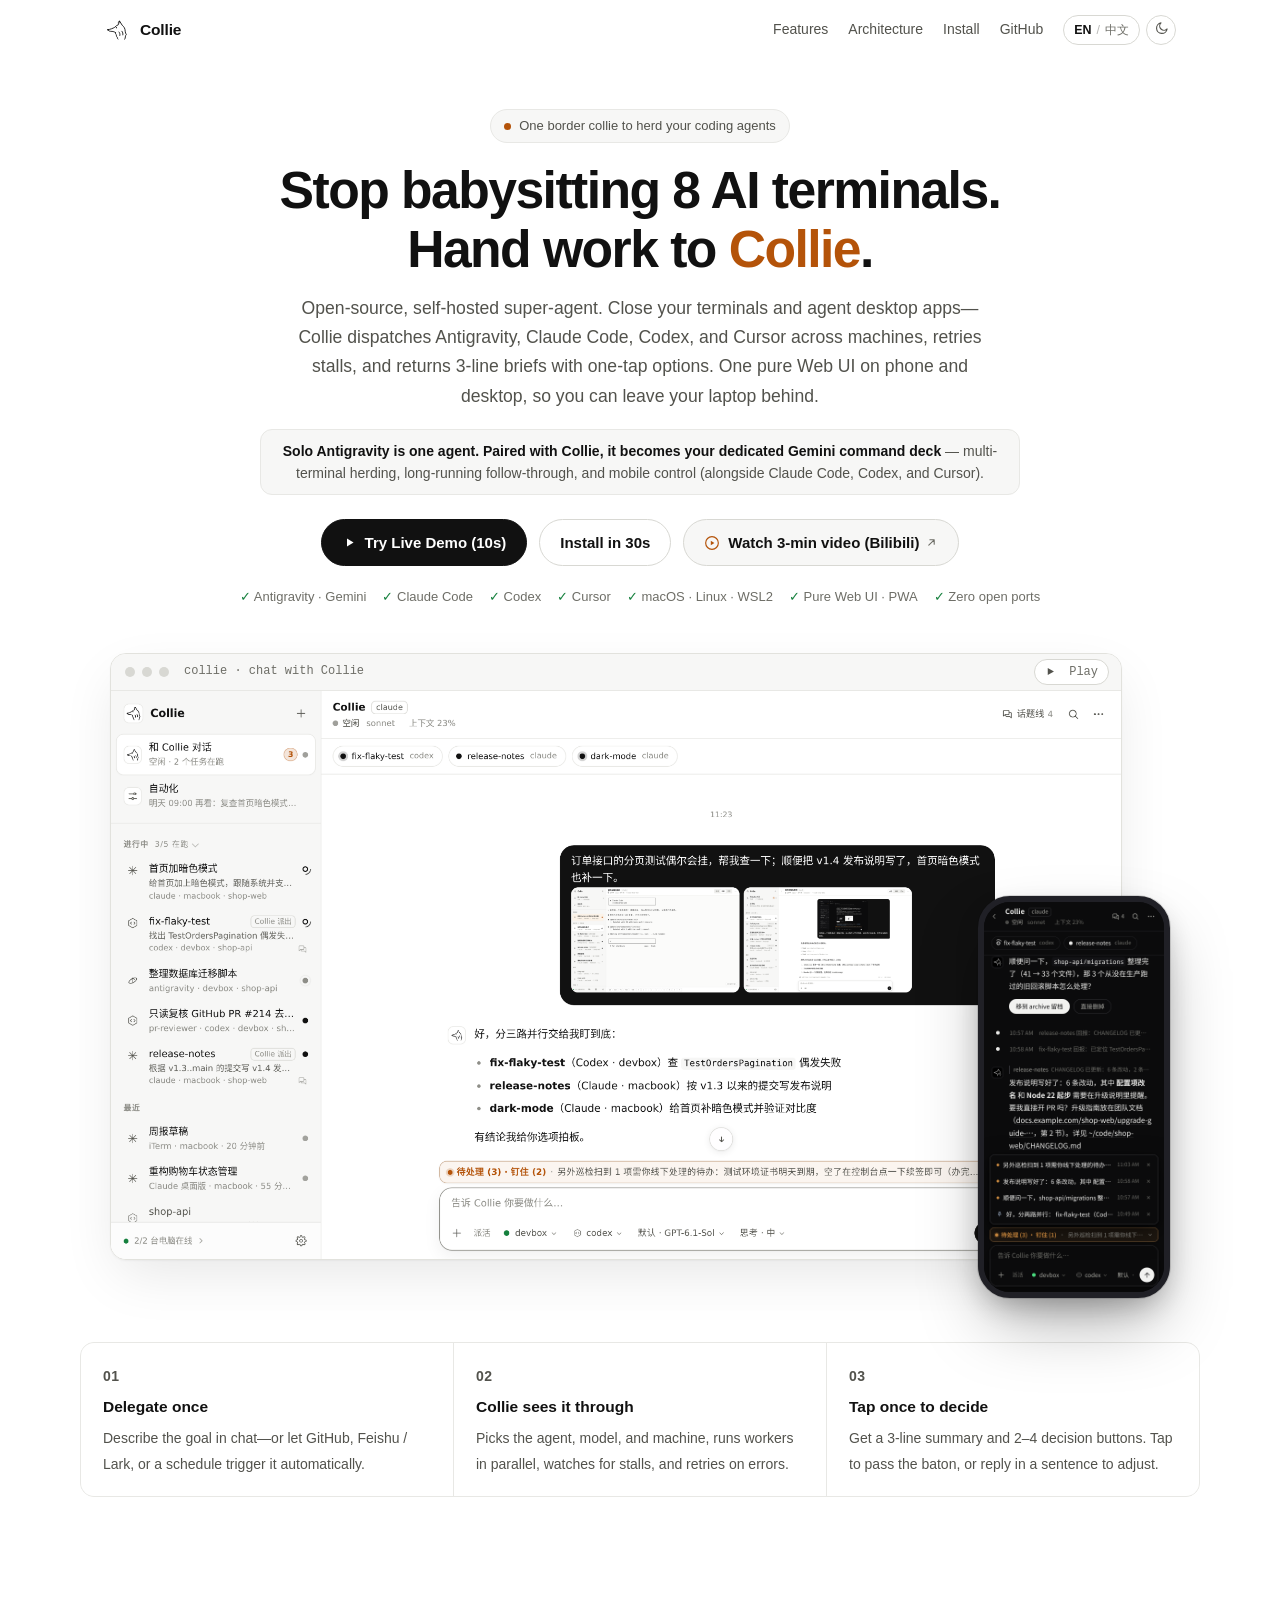
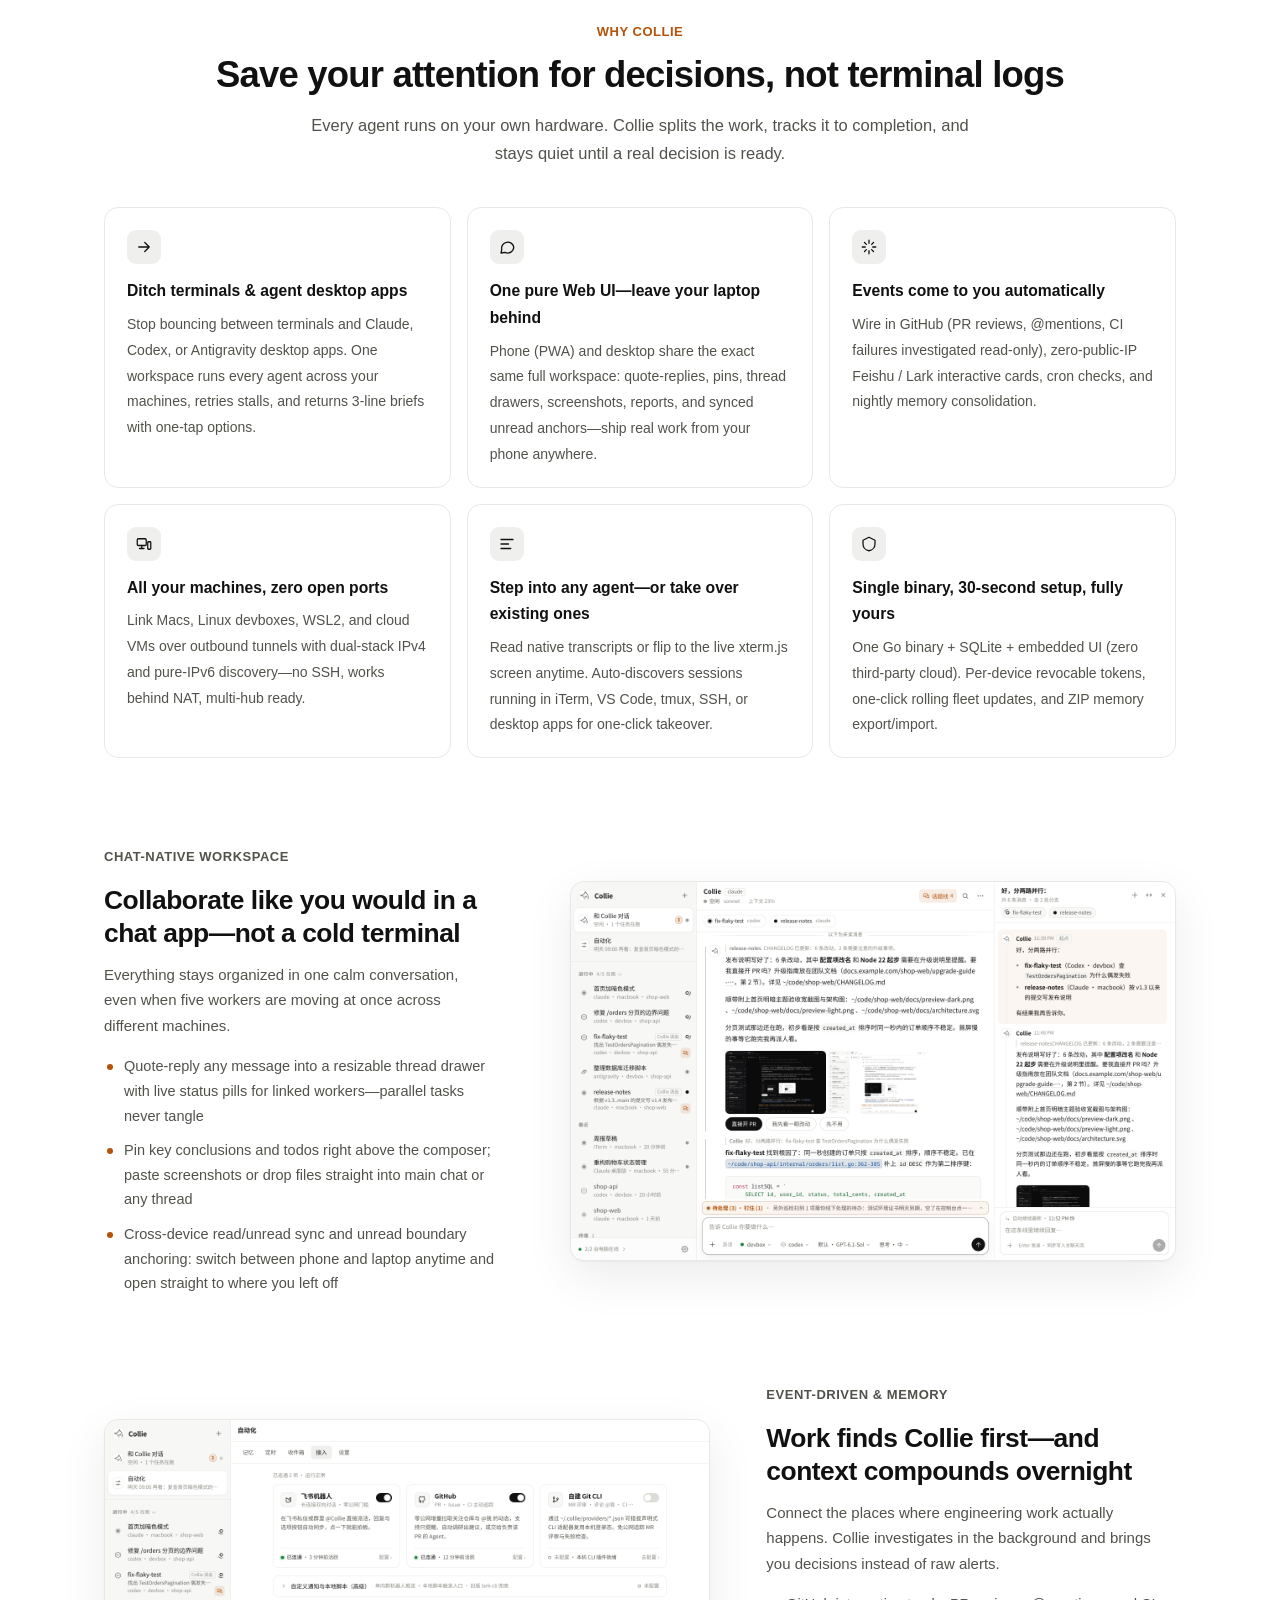
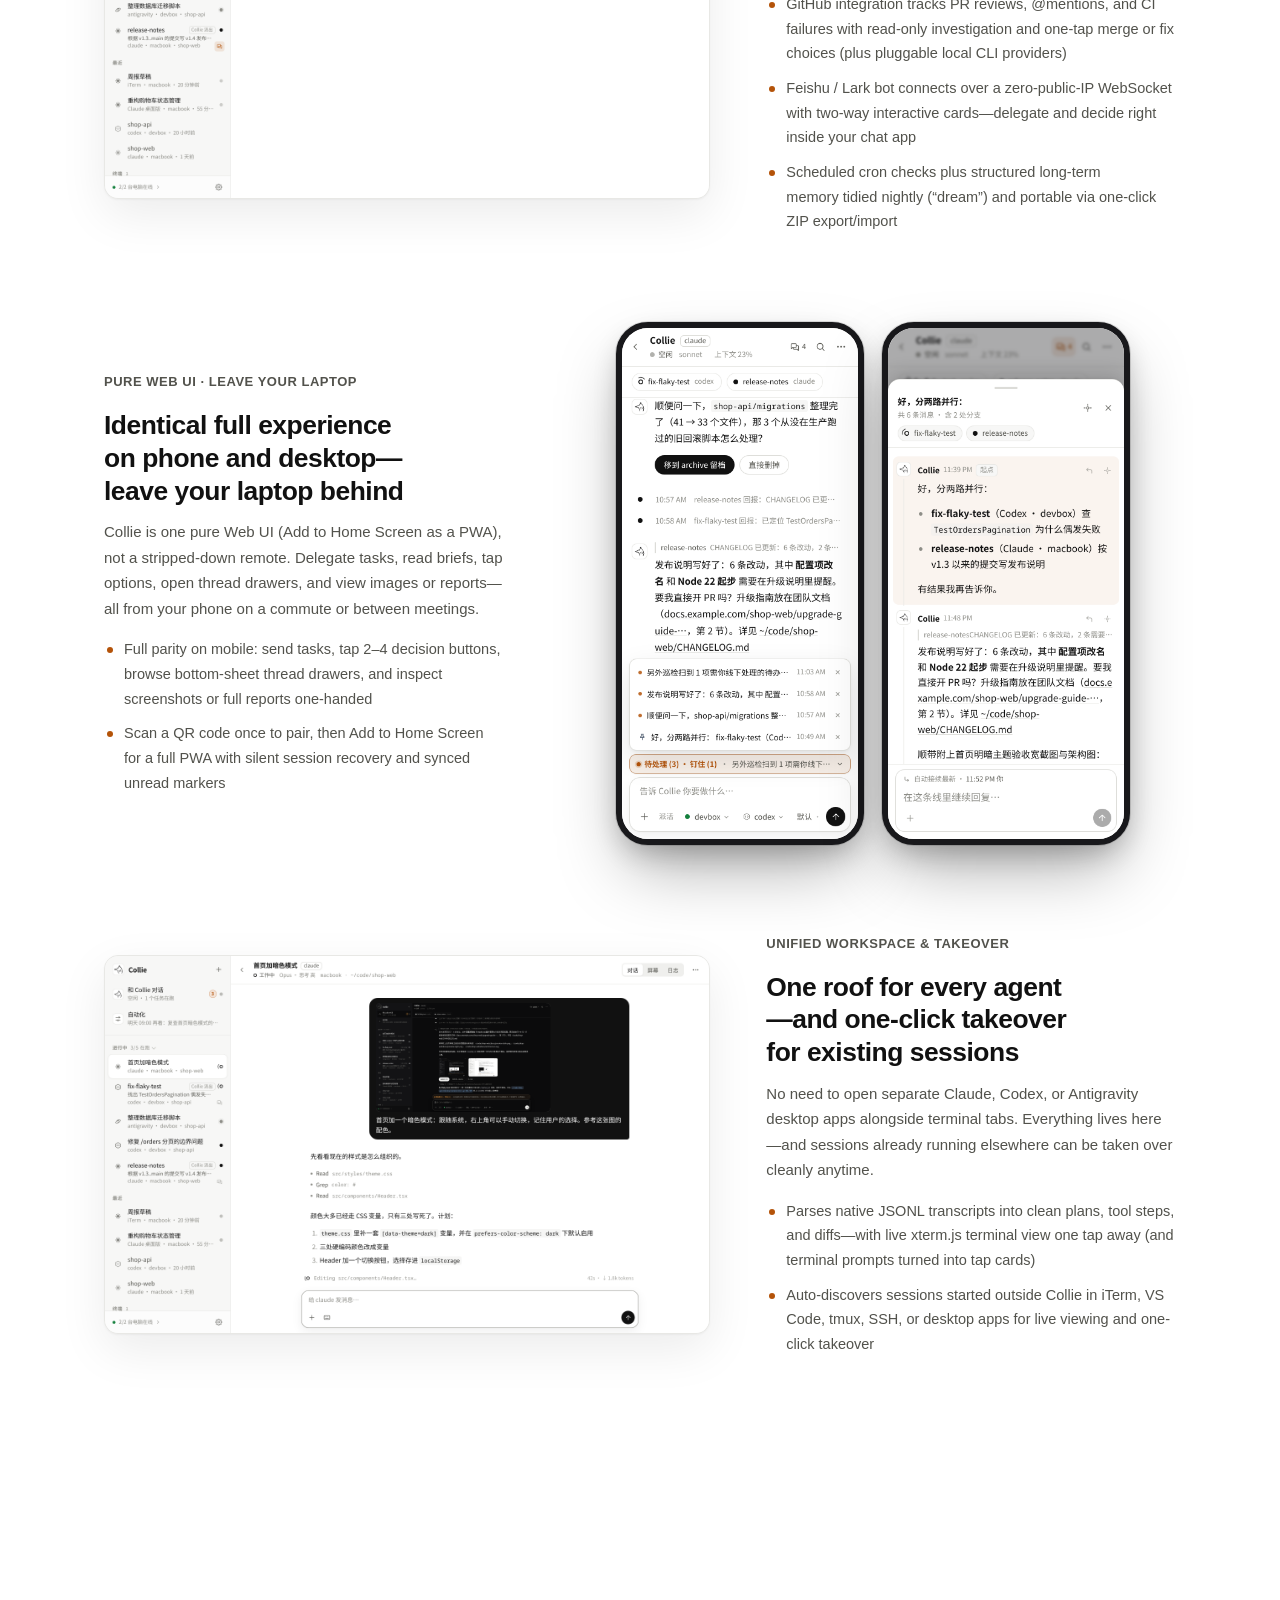
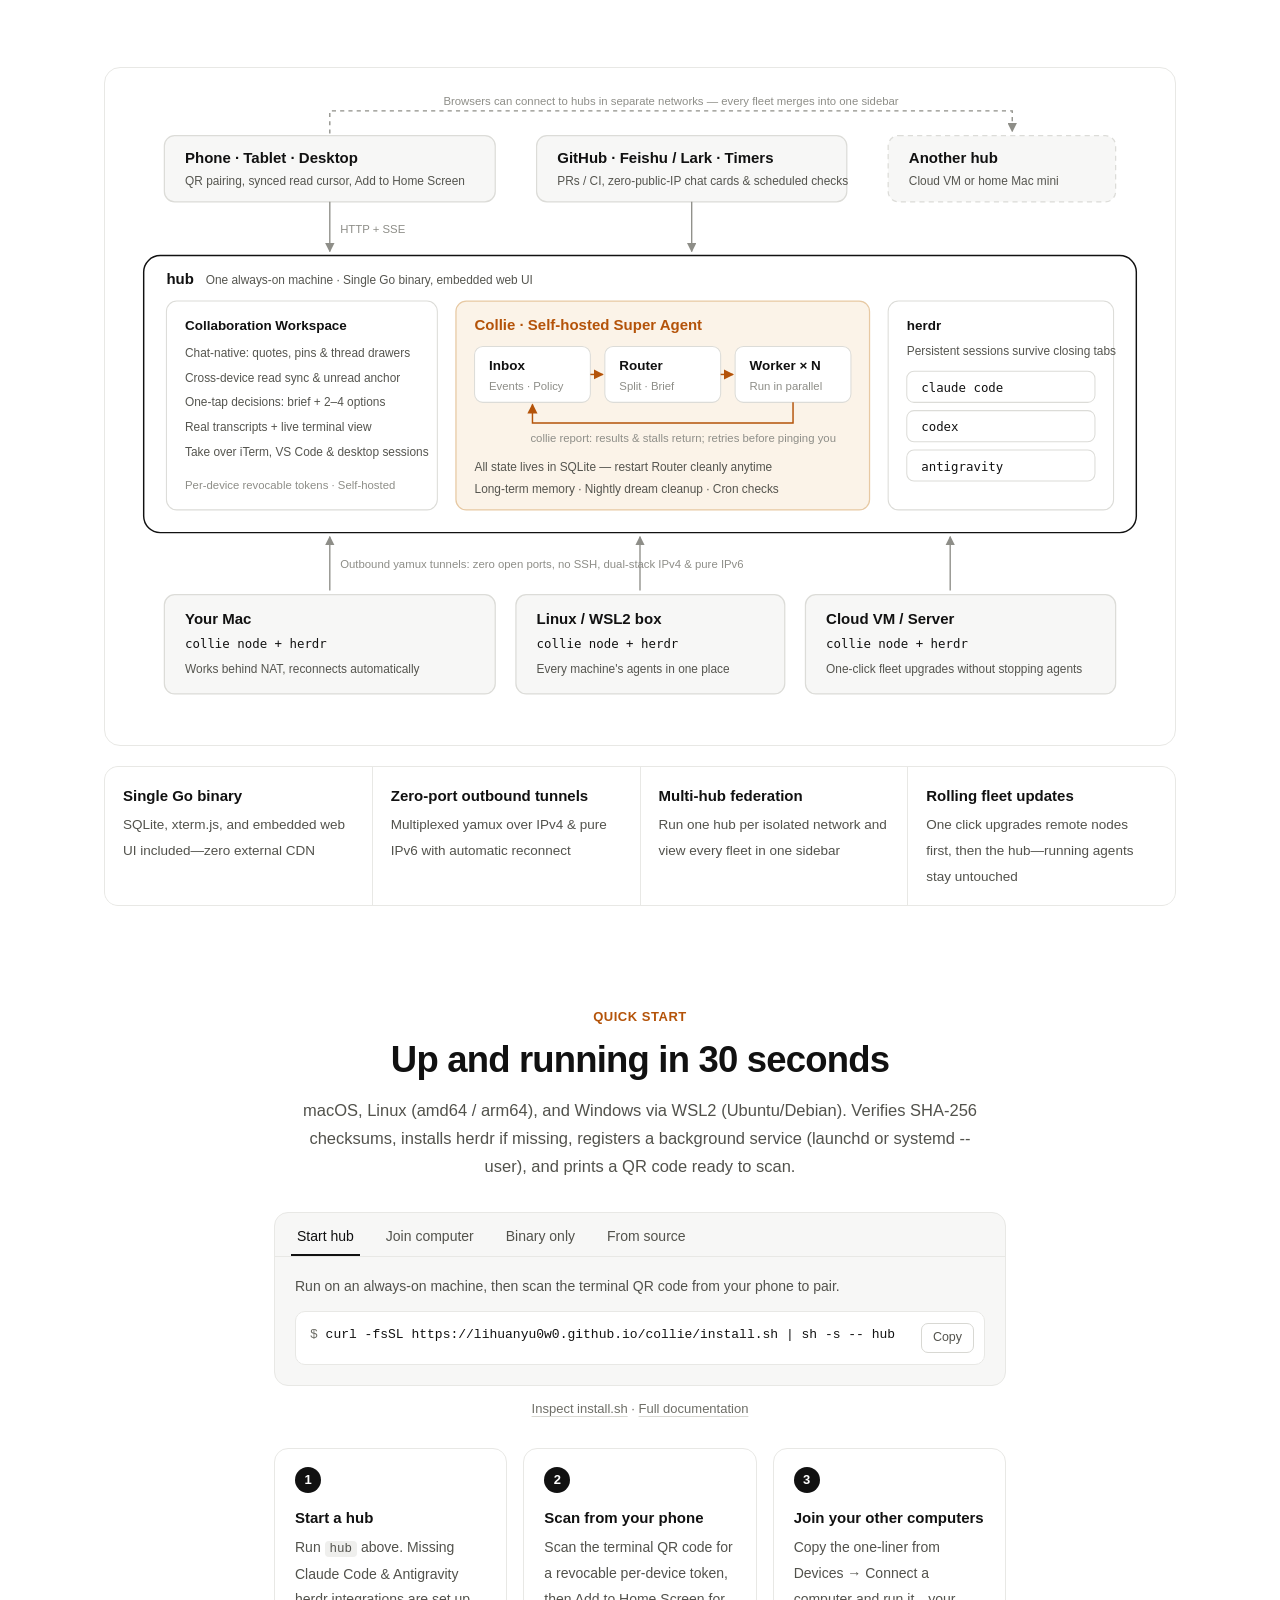
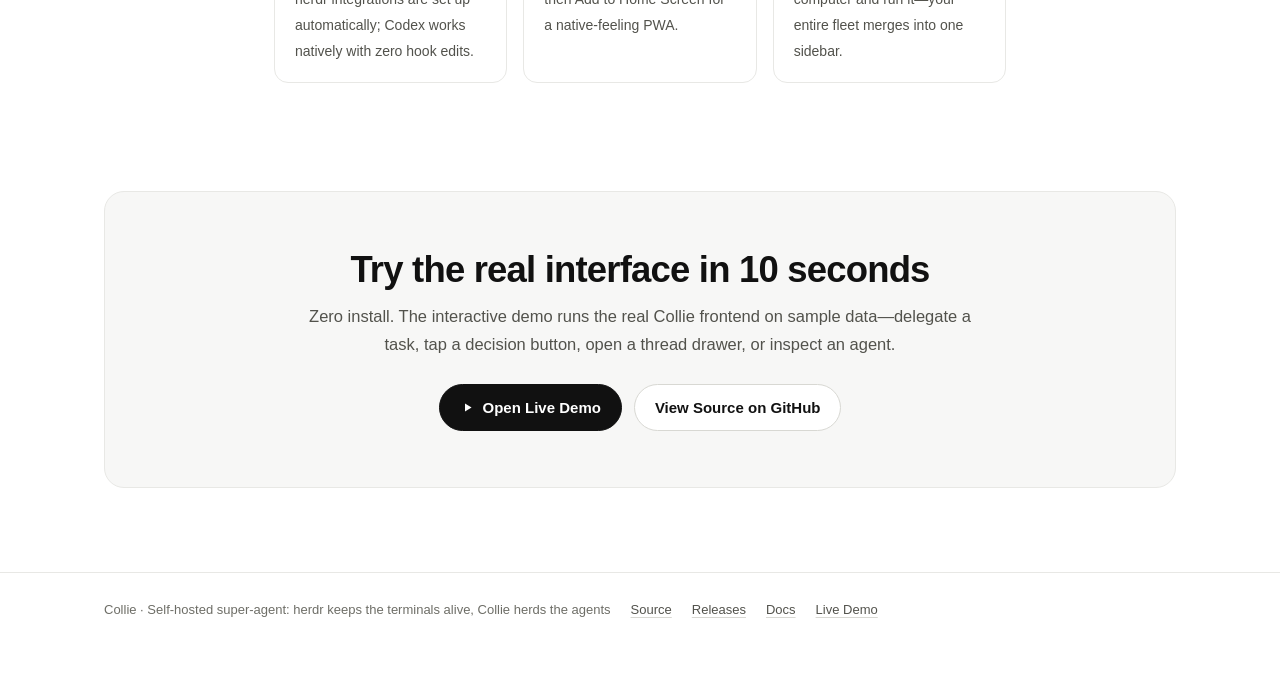
==== commit 145e346e: "feat(web,super): unified right dock, SSE slimming, scroll/idle perf & UX polish (v0.2.95) - Merge fl" ====
--- a/docs/index.html
+++ b/docs/index.html
@@ -296,7 +296,15 @@
   line-height: 1.66; color: var(--fg-2);
   margin: 0 auto; max-width: 700px;
 }
-.cta { display: flex; gap: 12px; justify-content: center; flex-wrap: wrap; margin-top: 26px; }
+.hero-callout {
+  margin: 18px auto 0; max-width: 760px;
+  padding: 10px 18px; border-radius: 12px;
+  border: 1px solid var(--line); background: var(--bg-2);
+  font-size: 0.875rem; line-height: 1.58; color: var(--fg-2);
+  text-wrap: pretty;
+}
+.hero-callout strong { color: var(--fg); font-weight: 600; }
+.cta { display: flex; gap: 12px; justify-content: center; flex-wrap: wrap; margin-top: 24px; }
 .proof {
   display: flex; gap: 6px 16px; justify-content: center; flex-wrap: wrap;
   margin-top: 20px; font-size: 0.8125rem; color: var(--fg-3);
@@ -594,7 +602,8 @@
   <div class="wrap hero">
     <div class="eyebrow"><i aria-hidden="true"></i><span data-i18n="hero_eyebrow">One border collie to herd your coding agents</span></div>
     <h1 id="content" tabindex="-1" data-i18n-html="hero_h1">Stop babysitting 8 AI terminals.<br>Hand work to <em>Collie</em>.</h1>
-    <p class="lede" data-i18n="hero_lede">Open-source, self-hosted super-agent. Close your terminals and agent desktop apps—Collie dispatches Claude Code, Codex, and Antigravity across machines, retries stalls, and returns 3-line briefs with one-tap options. One pure Web UI on phone and desktop, so you can leave your laptop behind.</p>
+    <p class="lede" data-i18n="hero_lede">Open-source, self-hosted super-agent. Close your terminals and agent desktop apps—Collie dispatches Antigravity, Claude Code, Codex, and Cursor across machines, retries stalls, and returns 3-line briefs with one-tap options. One pure Web UI on phone and desktop, so you can leave your laptop behind.</p>
+    <p class="hero-callout" data-i18n-html="hero_gemini"><strong>Solo Antigravity is one agent. Paired with Collie, it becomes your dedicated Gemini command deck</strong> — multi-terminal herding, long-running follow-through, and mobile control (alongside Claude Code, Codex, and Cursor).</p>
     <div class="cta">
       <a class="btn primary" href="demo/">
         <svg viewBox="0 0 24 24" fill="currentColor" aria-hidden="true"><path d="M8 5.5v13l10.5-6.5z"/></svg><span data-i18n="cta_demo">Try Live Demo (10s)</span></a>
@@ -603,9 +612,10 @@
         <svg class="ic-play" viewBox="0 0 24 24" aria-hidden="true"><circle cx="12" cy="12" r="9.5" fill="none" stroke="currentColor" stroke-width="1.75"/><path d="M10.2 8.7v6.6l5.4-3.3z" fill="currentColor"/></svg><span data-i18n="cta_video">Watch 3-min video (Bilibili)</span><svg class="ic-ext" viewBox="0 0 24 24" fill="none" stroke="currentColor" stroke-width="2" stroke-linecap="round" stroke-linejoin="round" aria-hidden="true"><path d="M7 17L17 7M9 7h8v8"/></svg></a>
     </div>
     <div class="proof">
+      <span>Antigravity · Gemini</span>
       <span>Claude Code</span>
       <span>Codex</span>
-      <span>Antigravity</span>
+      <span>Cursor</span>
       <span>macOS · Linux · WSL2</span>
       <span data-i18n="proof_web">Pure Web UI · PWA</span>
       <span data-i18n="proof_ports">Zero open ports</span>
@@ -862,7 +872,8 @@
     theme_to_light: "Switch to light theme",
     hero_eyebrow: "One border collie to herd your coding agents",
     hero_h1: "Stop babysitting 8 AI terminals.<br>Hand work to <em>Collie</em>.",
-    hero_lede: "Open-source, self-hosted super-agent. Close your terminals and agent desktop apps—Collie dispatches Claude Code, Codex, and Antigravity across machines, retries stalls, and returns 3-line briefs with one-tap options. One pure Web UI on phone and desktop, so you can leave your laptop behind.",
+    hero_lede: "Open-source, self-hosted super-agent. Close your terminals and agent desktop apps—Collie dispatches Antigravity, Claude Code, Codex, and Cursor across machines, retries stalls, and returns 3-line briefs with one-tap options. One pure Web UI on phone and desktop, so you can leave your laptop behind.",
+    hero_gemini: "<strong>Solo Antigravity is one agent. Paired with Collie, it becomes your dedicated Gemini command deck</strong> — multi-terminal herding, long-running follow-through, and mobile control (alongside Claude Code, Codex, and Cursor).",
     cta_demo: "Try Live Demo (10s)",
     cta_install: "Install in 30s",
     cta_video: "Watch 3-min video (Bilibili)",
@@ -980,7 +991,8 @@
     theme_to_light: "切换到浅色主题",
     hero_eyebrow: "养一只边牧，放牧一群 Agent",
     hero_h1: "别再守着 8 个 AI 终端，<br>把活交给 <em>Collie</em> 盯到底",
-    hero_lede: "开源自托管 Super Agent。不用再在终端和各种 Agent 桌面端 App 间来回切——把活交给 Collie，它并行调动各台电脑上的 Claude Code、Codex 与 Antigravity，自己盯进度、遇错自愈；做完只端上 3 行结论和一键选项，纯 Web UI 手机电脑一致，出门都不用背电脑。",
+    hero_lede: "开源自托管 Super Agent。不用再在终端和各种 Agent 桌面端 App 间来回切——把活交给 Collie，它并行调动各台电脑上的 Antigravity、Claude Code、Codex 与 Cursor，自己盯进度、遇错自愈；做完只端上 3 行结论和一键选项，纯 Web UI 手机电脑一致，出门都不用背电脑。",
+    hero_gemini: "<strong>单开 Antigravity 是单兵，套上 Collie 才是你的 Gemini 专武</strong>——把多终端并行、长任务盯盘和手机指挥全接管（同样原生支持 Claude Code、Codex 与 Cursor）。",
     cta_demo: "10 秒在线体验",
     cta_install: "30 秒一行装好",
     cta_video: "看 3 分钟介绍视频（B 站）",
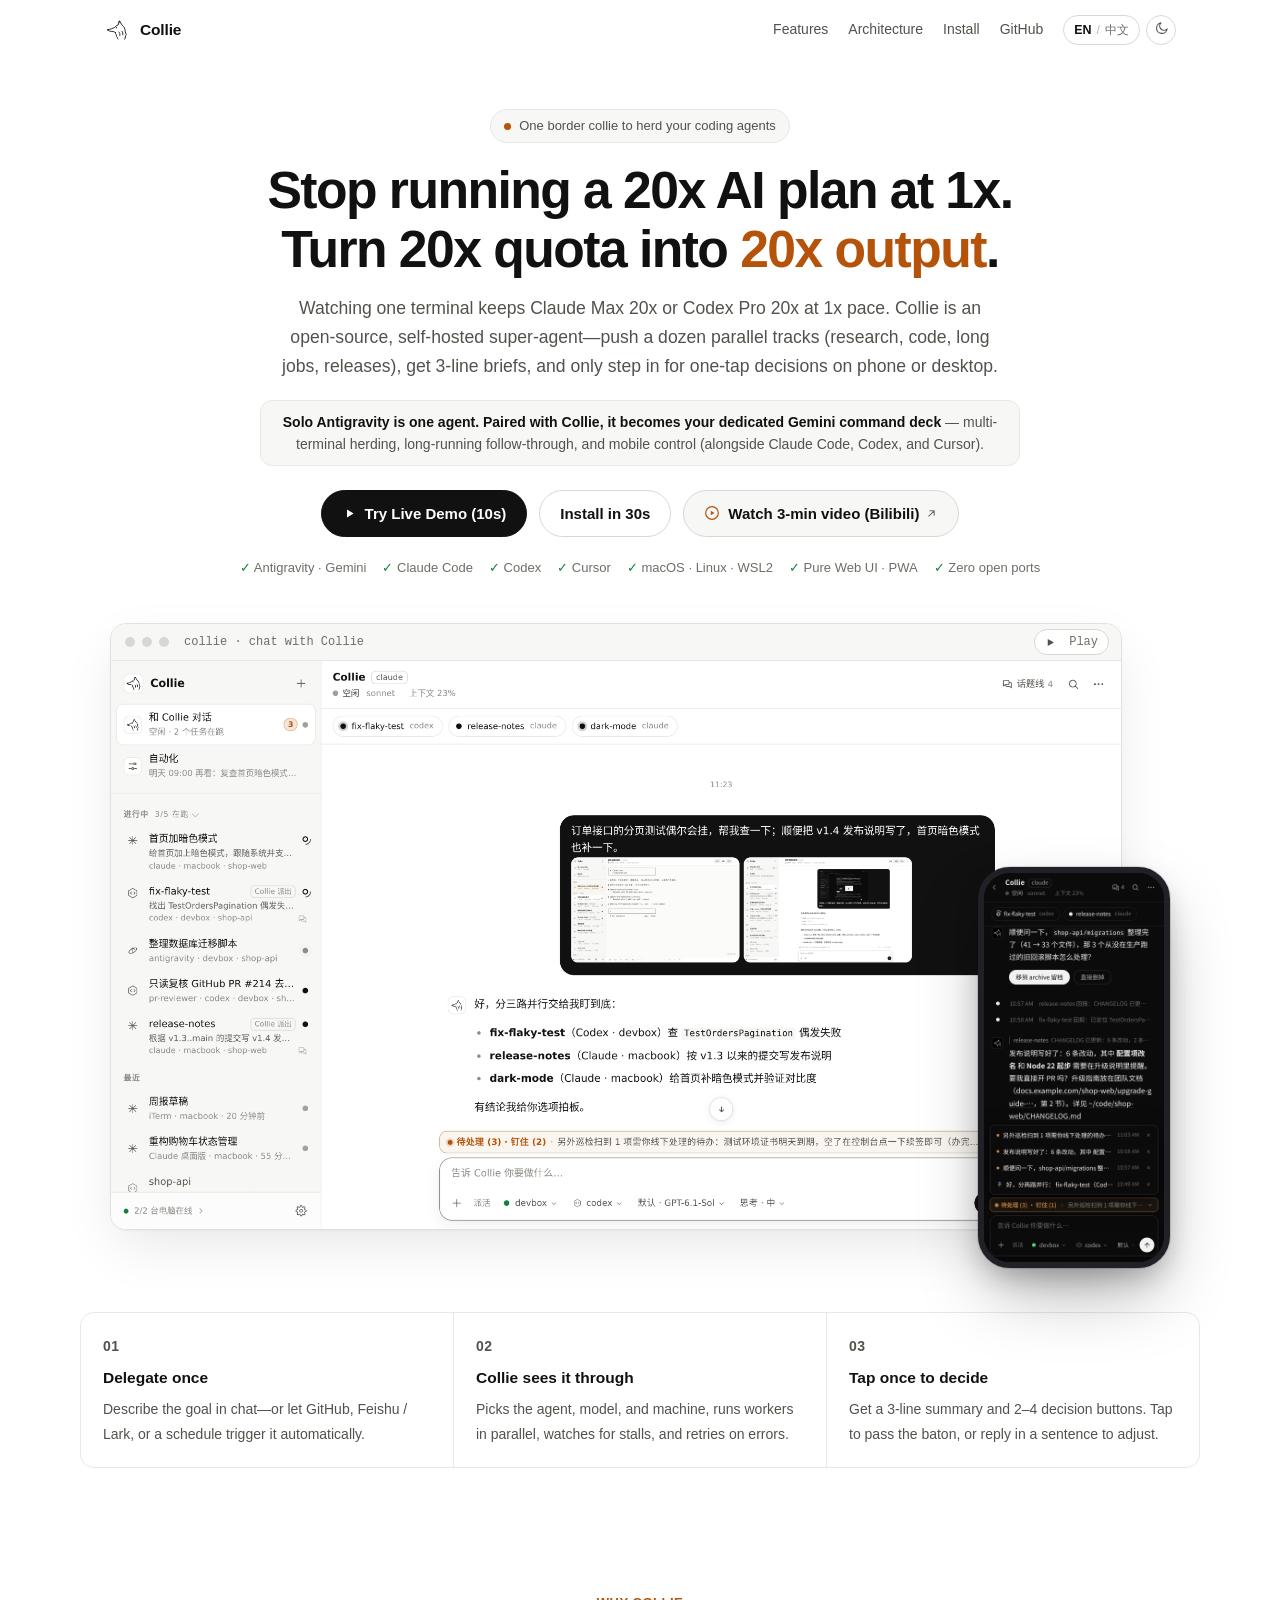
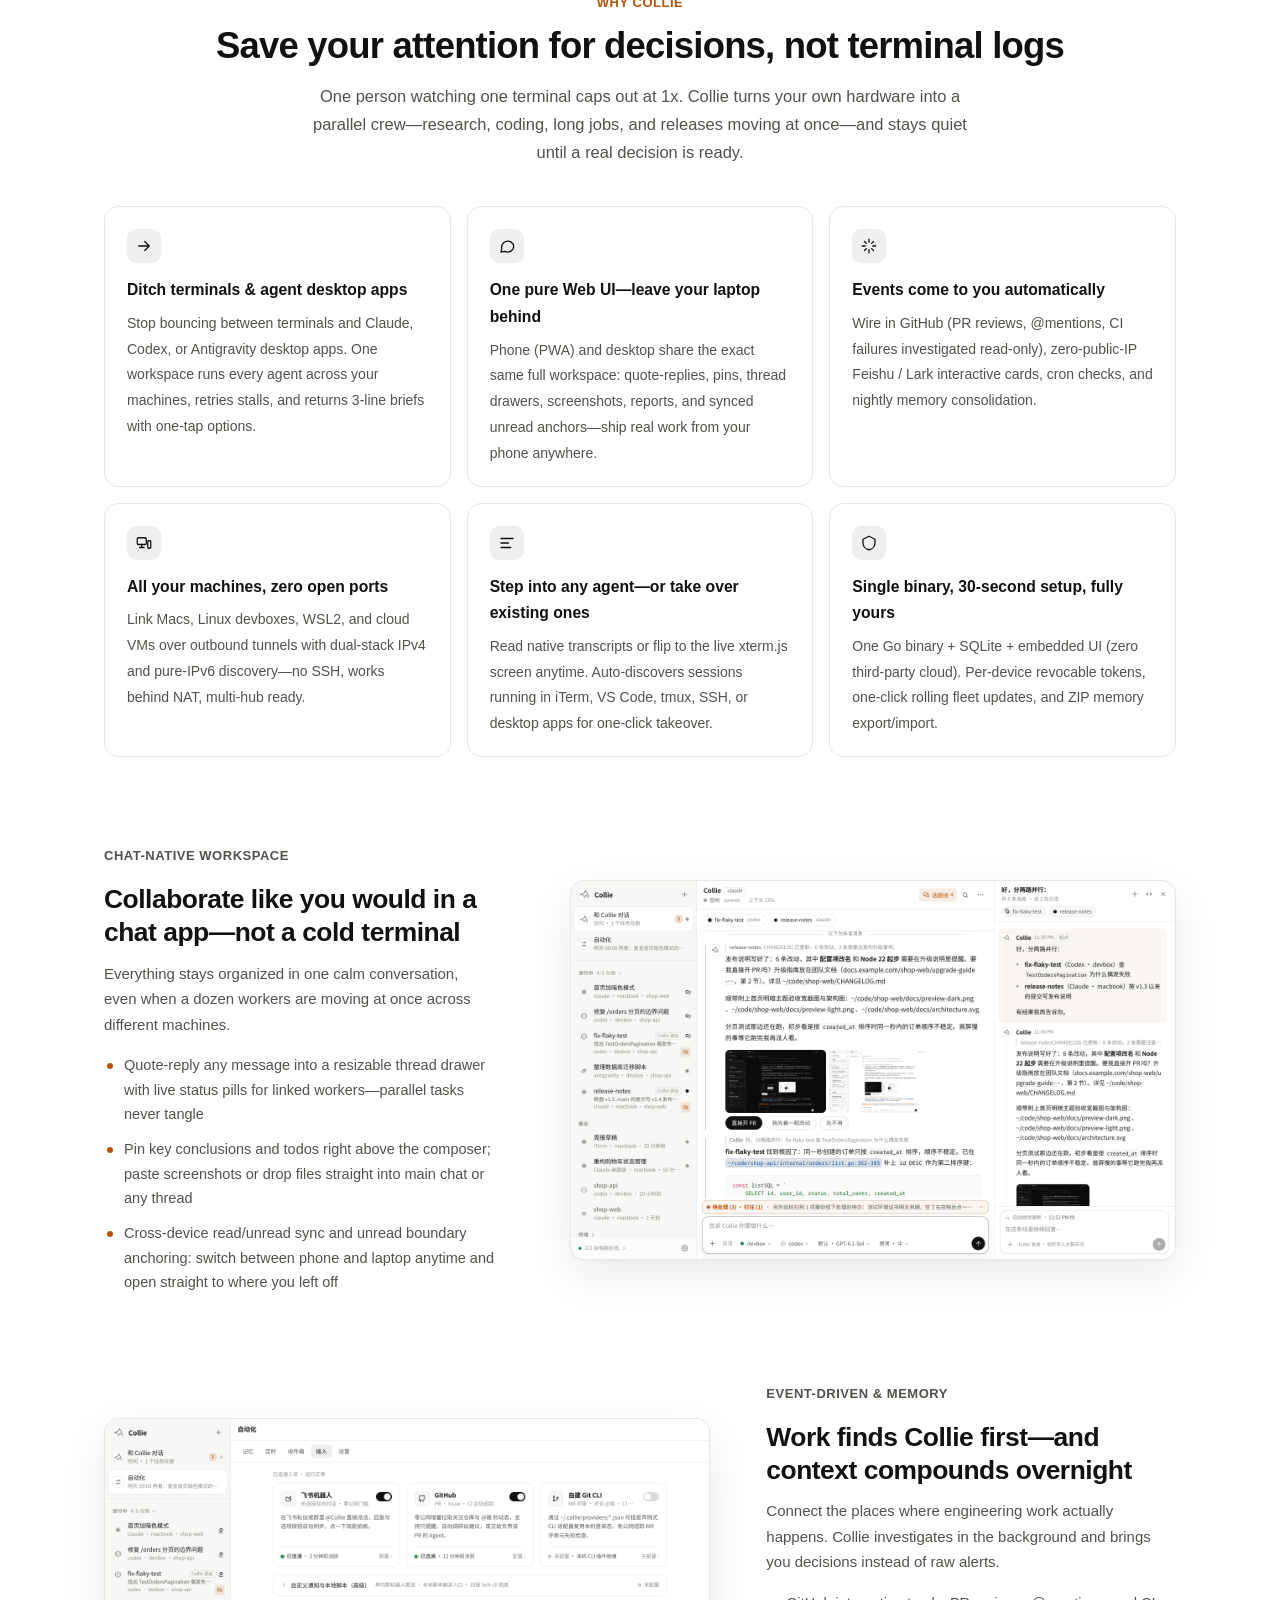
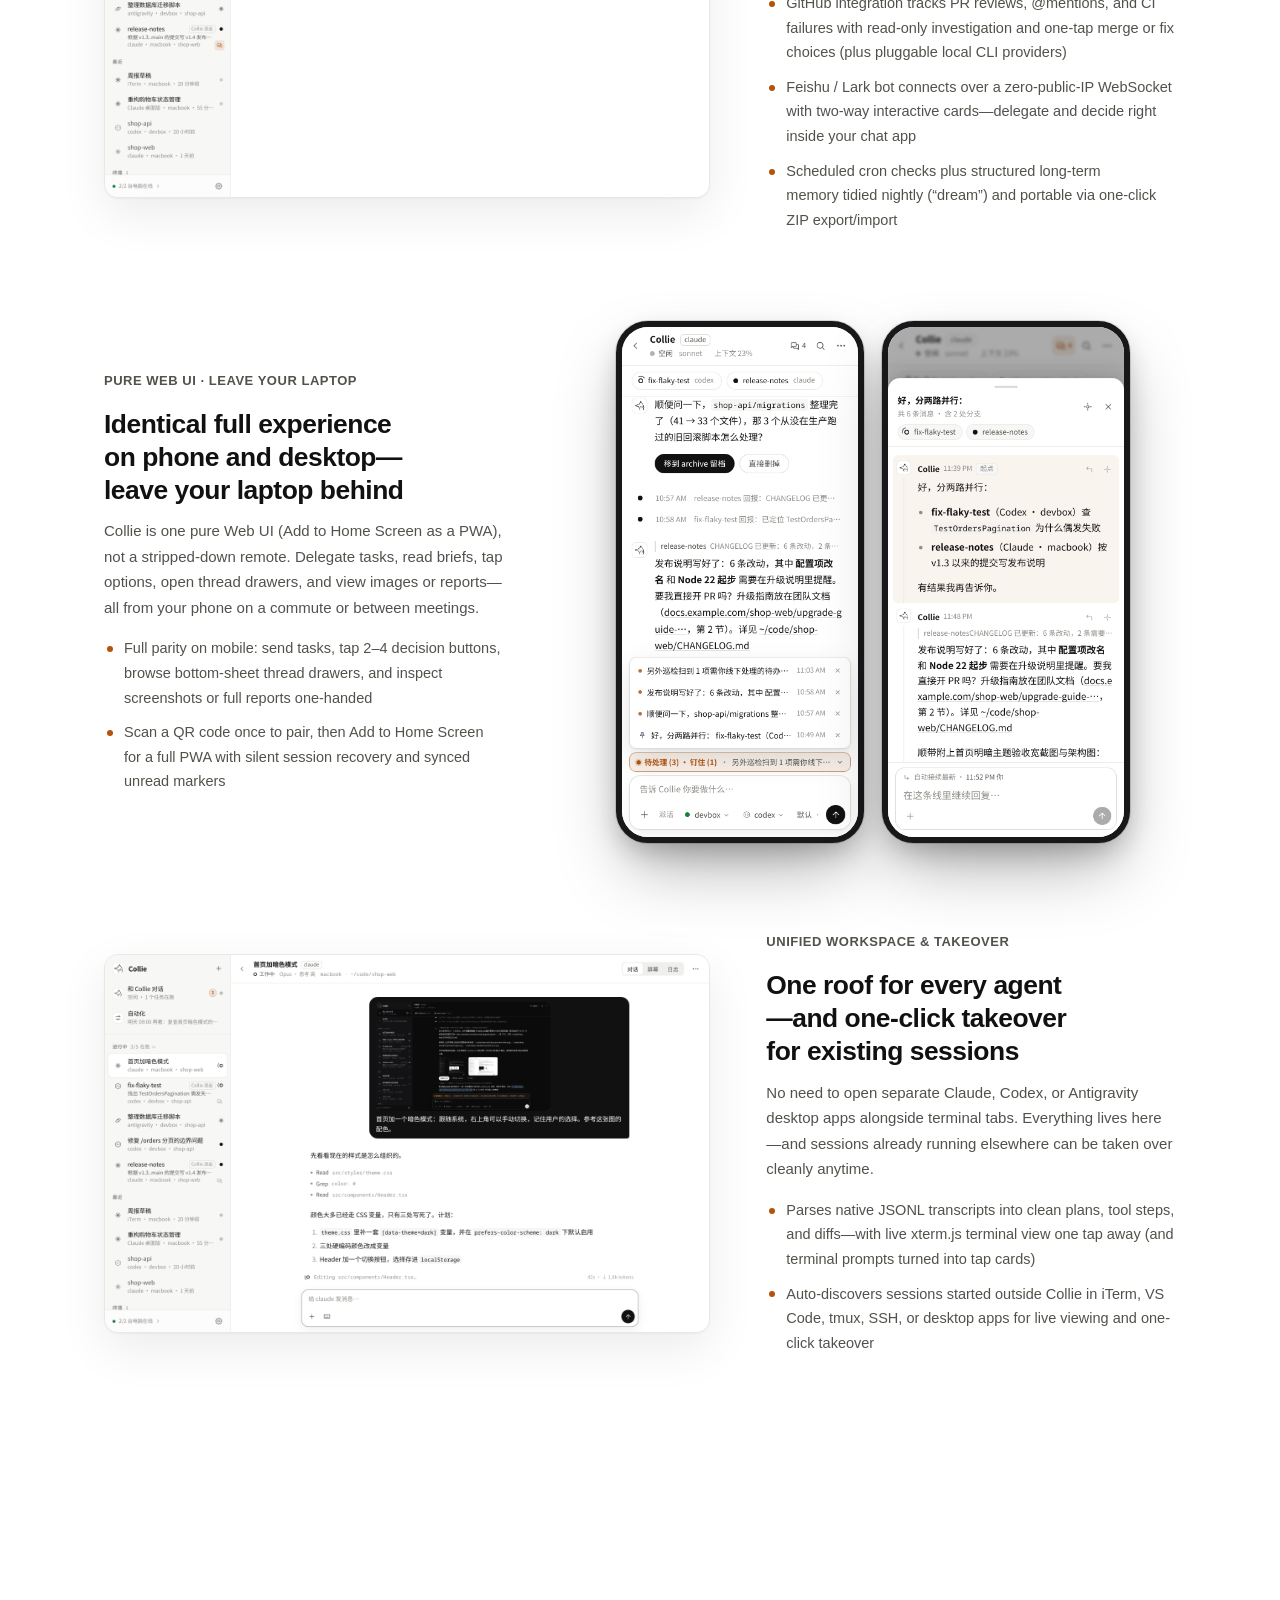
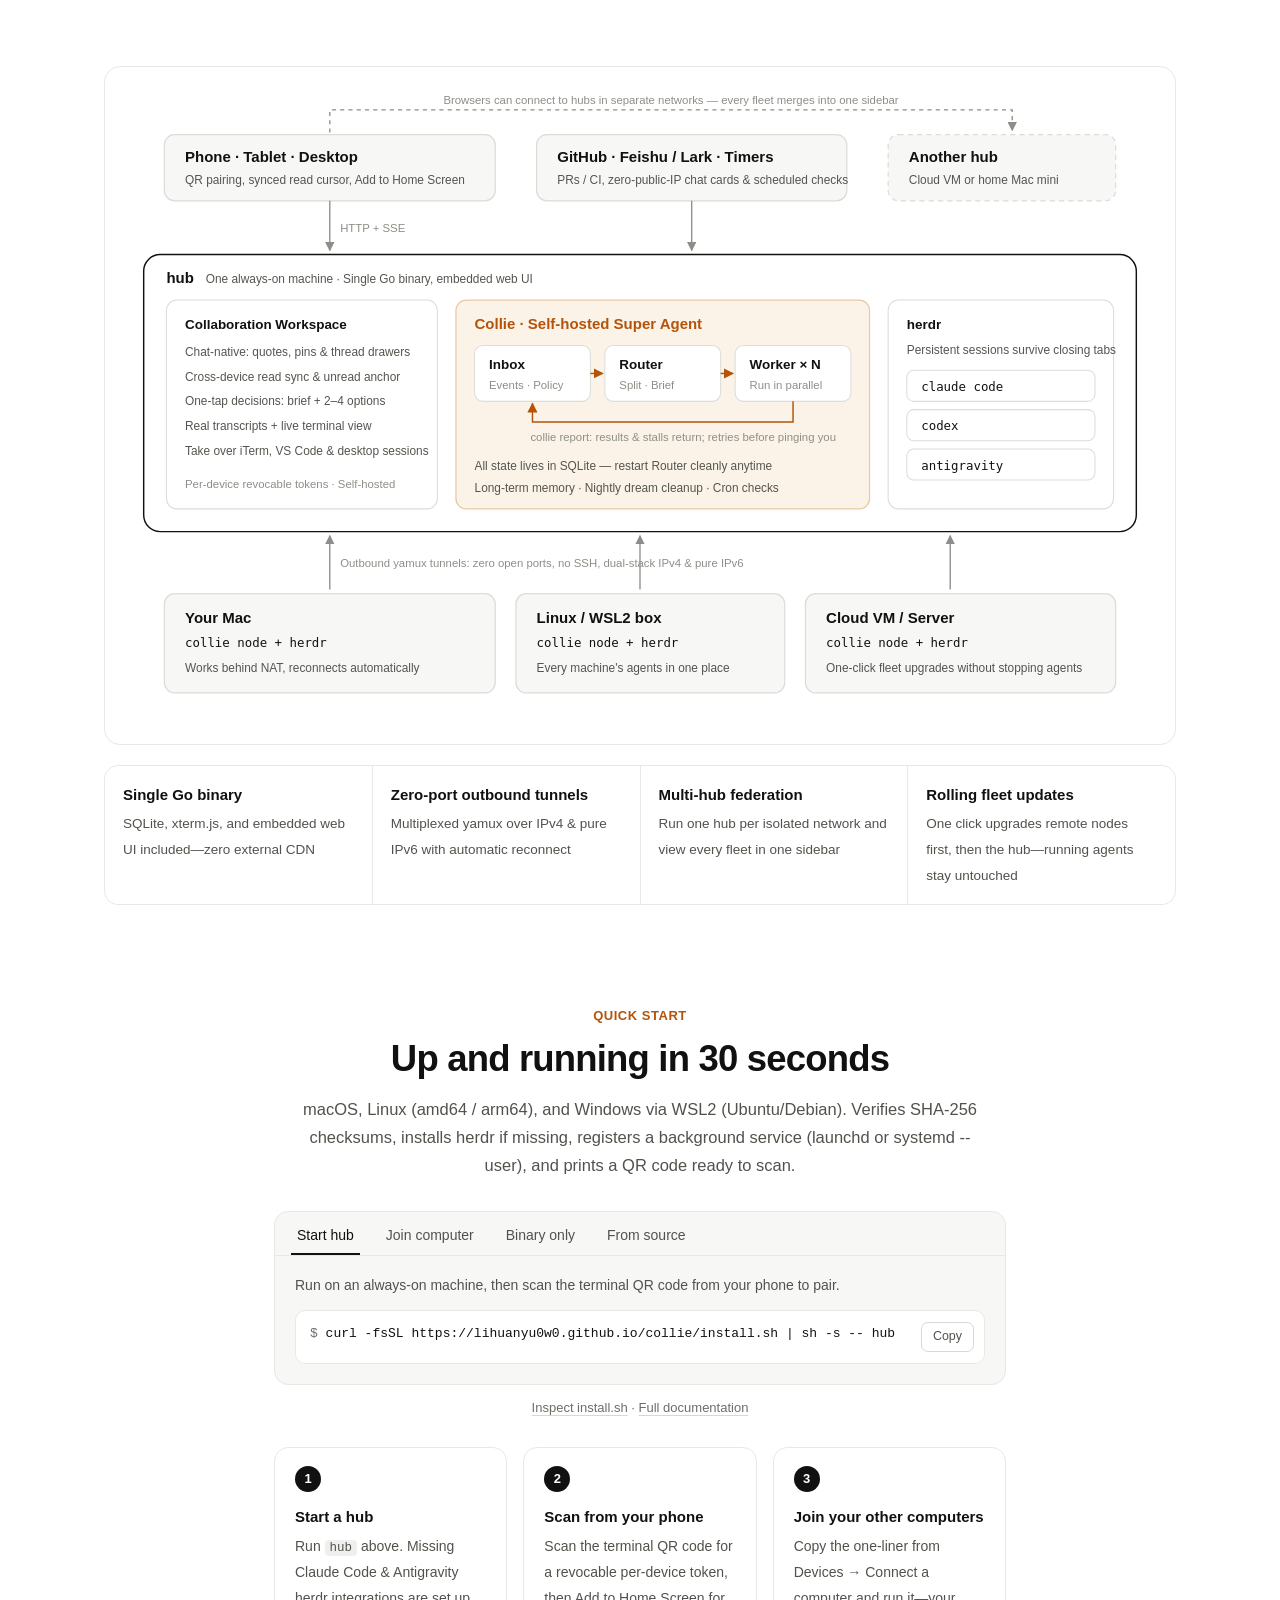
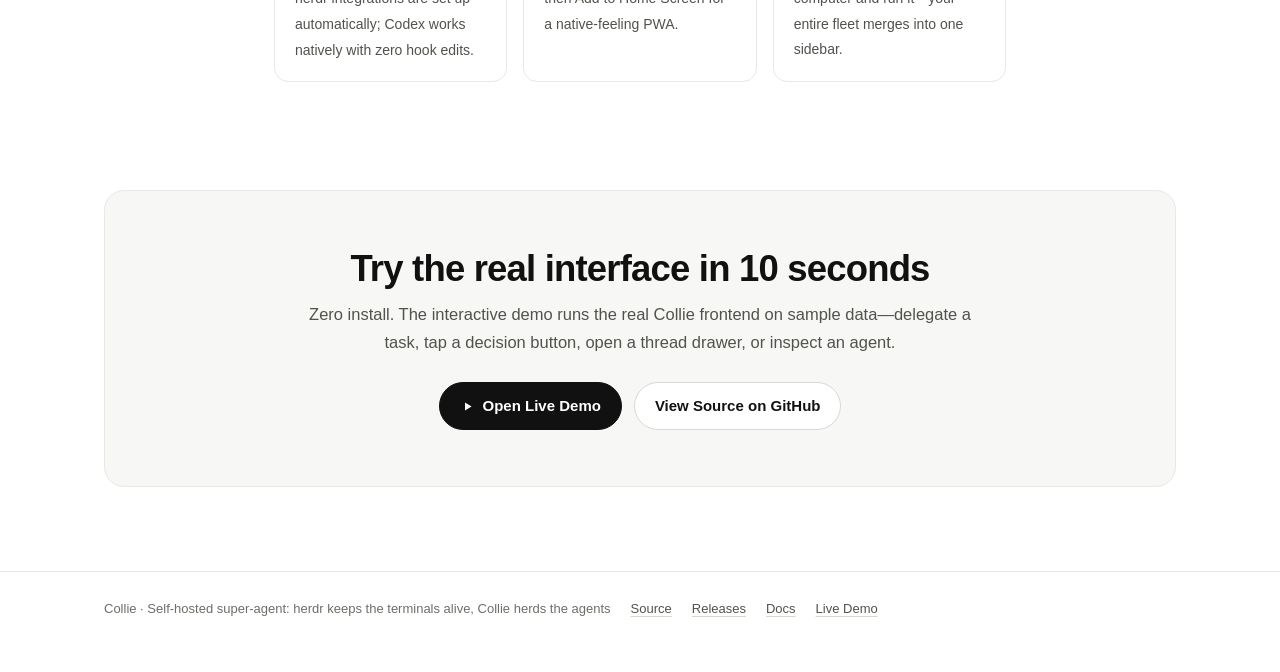
==== commit 0ca63822: "docs: sharpen 20x AI subscription output positioning across homepage and READMEs - Update EN/ZH home" ====
--- a/docs/index.html
+++ b/docs/index.html
@@ -11,21 +11,21 @@
 } catch (e) {}
 window.onerror = function () { document.documentElement.classList.remove("js"); };
 </script>
-<title>Collie · Stop Babysitting AI Terminals — Your Self-Hosted Super Agent</title>
-<meta name="description" content="An open-source, self-hosted super-agent for Claude Code, Codex, and Antigravity. Close the terminals and agent desktop apps—one pure Web UI across phone and desktop with 3-line briefs and one-tap decisions.">
+<title>Collie · Turn Your 20x AI Plan into 20x Output — Self-Hosted Super Agent</title>
+<meta name="description" content="Stop running a 20x AI plan at 1x. Collie is an open-source, self-hosted super-agent herding Antigravity, Claude Code, Codex, and Cursor across machines—pushing a dozen parallel tracks and returning 3-line briefs with one-tap decisions in one pure Web UI.">
 <link rel="canonical" href="https://lihuanyu0w0.github.io/collie/">
 <meta property="og:type" content="website">
 <meta property="og:site_name" content="Collie">
 <meta property="og:url" content="https://lihuanyu0w0.github.io/collie/">
-<meta property="og:title" content="Collie — Stop Babysitting 8 AI Terminals">
-<meta property="og:description" content="Close the terminals and every agent desktop app. One pure Web UI across phone and desktop—Collie dispatches Claude Code, Codex, and Antigravity across your machines and delivers 3-line briefs with one-tap decisions.">
+<meta property="og:title" content="Collie — Turn Your 20x AI Plan into 20x Output">
+<meta property="og:description" content="Watching one terminal at a time keeps Claude Max 20x or Codex Pro 20x at 1x output. Collie runs a dozen parallel agent tracks across your machines and delivers 3-line briefs with one-tap decisions on phone and desktop.">
 <meta property="og:image" content="https://lihuanyu0w0.github.io/collie/img/hero-light.png">
 <meta property="og:image:width" content="1920">
 <meta property="og:image:height" content="1080">
 <meta property="og:image:alt" content="Collie workspace showing parallel Claude Code and Codex workers reporting back with a concise brief and one-tap decision buttons">
 <meta name="twitter:card" content="summary_large_image">
-<meta name="twitter:title" content="Collie — Stop Babysitting 8 AI Terminals">
-<meta name="twitter:description" content="Close the terminals and agent desktop apps. One pure Web UI across phone and desktop—leave your laptop behind.">
+<meta name="twitter:title" content="Collie — Turn Your 20x AI Plan into 20x Output">
+<meta name="twitter:description" content="Stop running a 20x AI plan at 1x. Herd Antigravity, Claude Code, Codex, and Cursor in parallel—3-line briefs and one-tap decisions on phone and desktop.">
 <meta name="twitter:image" content="https://lihuanyu0w0.github.io/collie/img/hero-light.png">
 <meta name="twitter:image:alt" content="Collie workspace showing parallel Claude Code and Codex workers reporting back with a concise brief and one-tap decision buttons">
 <link rel="icon" href="icon.svg" type="image/svg+xml">
@@ -290,11 +290,11 @@
   margin: 18px auto 16px; font-weight: 700; max-width: 960px;
 }
 h1:focus { outline: none; }
-h1 em { font-style: normal; color: var(--attn); }
+h1 em { font-style: normal; color: var(--attn); white-space: nowrap; }
 .lede {
   font-size: clamp(0.98rem, 0.93rem + 0.25vw, 1.1rem);
   line-height: 1.66; color: var(--fg-2);
-  margin: 0 auto; max-width: 700px;
+  margin: 0 auto; max-width: 720px;
 }
 .hero-callout {
   margin: 18px auto 0; max-width: 760px;
@@ -601,8 +601,8 @@
 <main>
   <div class="wrap hero">
     <div class="eyebrow"><i aria-hidden="true"></i><span data-i18n="hero_eyebrow">One border collie to herd your coding agents</span></div>
-    <h1 id="content" tabindex="-1" data-i18n-html="hero_h1">Stop babysitting 8 AI terminals.<br>Hand work to <em>Collie</em>.</h1>
-    <p class="lede" data-i18n="hero_lede">Open-source, self-hosted super-agent. Close your terminals and agent desktop apps—Collie dispatches Antigravity, Claude Code, Codex, and Cursor across machines, retries stalls, and returns 3-line briefs with one-tap options. One pure Web UI on phone and desktop, so you can leave your laptop behind.</p>
+    <h1 id="content" tabindex="-1" data-i18n-html="hero_h1">Stop running a 20x AI plan at 1x.<br>Turn 20x quota into <em>20x output</em>.</h1>
+    <p class="lede" data-i18n="hero_lede">Watching one terminal keeps Claude Max 20x or Codex Pro 20x at 1x pace. Collie is an open-source, self-hosted super-agent—push a dozen parallel tracks (research, code, long jobs, releases), get 3-line briefs, and only step in for one-tap decisions on phone or desktop.</p>
     <p class="hero-callout" data-i18n-html="hero_gemini"><strong>Solo Antigravity is one agent. Paired with Collie, it becomes your dedicated Gemini command deck</strong> — multi-terminal herding, long-running follow-through, and mobile control (alongside Claude Code, Codex, and Cursor).</p>
     <div class="cta">
       <a class="btn primary" href="demo/">
@@ -668,7 +668,7 @@
       <div class="center reveal">
         <p class="kicker" data-i18n="why_kicker">Why Collie</p>
         <h2 data-i18n="why_h2">Save your attention for decisions, not terminal logs</h2>
-        <p class="sub" data-i18n="why_sub">Every agent runs on your own hardware. Collie splits the work, tracks it to completion, and stays quiet until a real decision is ready.</p>
+        <p class="sub" data-i18n="why_sub">One person watching one terminal caps out at 1x. Collie turns your own hardware into a parallel crew—research, coding, long jobs, and releases moving at once—and stays quiet until a real decision is ready.</p>
       </div>
       <div class="points">
         <div class="point reveal"><div class="ic"><svg viewBox="0 0 24 24" aria-hidden="true"><path d="M5 12h14M13 6l6 6-6 6"/></svg></div>
@@ -690,7 +690,7 @@
         <div class="text">
           <p class="kicker" data-i18n="f1_kicker">Chat-native workspace</p>
           <h3 data-i18n="f1_h3">Collaborate like you would in a chat app—not a cold terminal</h3>
-          <p data-i18n="f1_p">Everything stays organized in one calm conversation, even when five workers are moving at once across different machines.</p>
+          <p data-i18n="f1_p">Everything stays organized in one calm conversation, even when a dozen workers are moving at once across different machines.</p>
           <ul>
             <li data-i18n="f1_li1">Quote-reply any message into a resizable thread drawer with live status pills for linked workers—parallel tasks never tangle</li>
             <li data-i18n="f1_li2">Pin key conclusions and todos right above the composer; paste screenshots or drop files straight into main chat or any thread</li>
@@ -860,7 +860,7 @@
 const COPY = {
   en: {
     _lang: "en",
-    _title: "Collie · Stop Babysitting AI Terminals — Your Self-Hosted Super Agent",
+    _title: "Collie · Turn Your 20x AI Plan into 20x Output — Self-Hosted Super Agent",
     _readme: "https://github.com/lihuanyu0w0/collie#readme",
     _langAria: "EN / 中文 — Switch to Chinese",
     skip_link: "Skip to main content",
@@ -871,8 +871,8 @@
     theme_to_dark: "Switch to dark theme",
     theme_to_light: "Switch to light theme",
     hero_eyebrow: "One border collie to herd your coding agents",
-    hero_h1: "Stop babysitting 8 AI terminals.<br>Hand work to <em>Collie</em>.",
-    hero_lede: "Open-source, self-hosted super-agent. Close your terminals and agent desktop apps—Collie dispatches Antigravity, Claude Code, Codex, and Cursor across machines, retries stalls, and returns 3-line briefs with one-tap options. One pure Web UI on phone and desktop, so you can leave your laptop behind.",
+    hero_h1: "Stop running a 20x AI plan at 1x.<br>Turn 20x quota into <em>20x output</em>.",
+    hero_lede: "Watching one terminal keeps Claude Max 20x or Codex Pro 20x at 1x pace. Collie is an open-source, self-hosted super-agent—push a dozen parallel tracks (research, code, long jobs, releases), get 3-line briefs, and only step in for one-tap decisions on phone or desktop.",
     hero_gemini: "<strong>Solo Antigravity is one agent. Paired with Collie, it becomes your dedicated Gemini command deck</strong> — multi-terminal herding, long-running follow-through, and mobile control (alongside Claude Code, Codex, and Cursor).",
     cta_demo: "Try Live Demo (10s)",
     cta_install: "Install in 30s",
@@ -895,7 +895,7 @@
     loop3_d: "Get a 3-line summary and 2–4 decision buttons. Tap to pass the baton, or reply in a sentence to adjust.",
     why_kicker: "Why Collie",
     why_h2: "Save your attention for decisions, not terminal logs",
-    why_sub: "Every agent runs on your own hardware. Collie splits the work, tracks it to completion, and stays quiet until a real decision is ready.",
+    why_sub: "One person watching one terminal caps out at 1x. Collie turns your own hardware into a parallel crew—research, coding, long jobs, and releases moving at once—and stays quiet until a real decision is ready.",
     p1_title: "Ditch terminals & agent desktop apps",
     p1_body: "Stop bouncing between terminals and Claude, Codex, or Antigravity desktop apps. One workspace runs every agent across your machines, retries stalls, and returns 3-line briefs with one-tap options.",
     p2_title: "One pure Web UI—leave your laptop behind",
@@ -910,7 +910,7 @@
     p6_body: "One Go binary + SQLite + embedded UI (zero third-party cloud). Per-device revocable tokens, one-click rolling fleet updates, and ZIP memory export/import.",
     f1_kicker: "Chat-native workspace",
     f1_h3: "Collaborate like you would in a chat app—not a cold terminal",
-    f1_p: "Everything stays organized in one calm conversation, even when five workers are moving at once across different machines.",
+    f1_p: "Everything stays organized in one calm conversation, even when a dozen workers are moving at once across different machines.",
     f1_li1: "Quote-reply any message into a resizable thread drawer with live status pills for linked workers—parallel tasks never tangle",
     f1_li2: "Pin key conclusions and todos right above the composer; paste screenshots or drop files straight into main chat or any thread",
     f1_li3: "Cross-device read/unread sync and unread boundary anchoring: switch between phone and laptop anytime and open straight to where you left off",
@@ -979,7 +979,7 @@
   },
   zh: {
     _lang: "zh-CN",
-    _title: "Collie · 别再守着 8 个 AI 终端，把活交给你的开源 Super Agent",
+    _title: "Collie · 买了 20x AI 订阅，别只跑出 1x 效率 — 开源自托管 Super Agent",
     _readme: "https://github.com/lihuanyu0w0/collie/blob/main/README.zh-CN.md",
     _langAria: "EN / 中文 — 切换到英文",
     skip_link: "跳至正文",
@@ -990,8 +990,8 @@
     theme_to_dark: "切换到深色主题",
     theme_to_light: "切换到浅色主题",
     hero_eyebrow: "养一只边牧，放牧一群 Agent",
-    hero_h1: "别再守着 8 个 AI 终端，<br>把活交给 <em>Collie</em> 盯到底",
-    hero_lede: "开源自托管 Super Agent。不用再在终端和各种 Agent 桌面端 App 间来回切——把活交给 Collie，它并行调动各台电脑上的 Antigravity、Claude Code、Codex 与 Cursor，自己盯进度、遇错自愈；做完只端上 3 行结论和一键选项，纯 Web UI 手机电脑一致，出门都不用背电脑。",
+    hero_h1: "买了 20x AI 订阅，别只跑出 1x 效率<br>让 Collie 把额度跑成 <em>20x 产出</em>",
+    hero_lede: "守着单个终端盯一个 Agent，再贵的 Claude Max 20x、Codex Pro 20x 也只跑得出 1x 效率。开源自托管 Super Agent Collie 让你一个人并行推十几条线（调研、改代码、盯长任务、发版一起跑），做完只端 3 行结论和一键选项，纯 Web UI 手机电脑一致，你只管关键拍板。",
     hero_gemini: "<strong>单开 Antigravity 是单兵，套上 Collie 才是你的 Gemini 专武</strong>——把多终端并行、长任务盯盘和手机指挥全接管（同样原生支持 Claude Code、Codex 与 Cursor）。",
     cta_demo: "10 秒在线体验",
     cta_install: "30 秒一行装好",
@@ -1014,7 +1014,7 @@
     loop3_d: "做完只端上 3 行结论和 2–4 个一键选项——点一下就推进，不满意回一句话微调。",
     why_kicker: "为什么用 Collie",
     why_h2: "把注意力留给拍板，别耗在盯终端上",
-    why_sub: "所有 Agent 都跑在你自己的电脑上。Collie 帮你拆活、跟进和兜底，只在真正值得你做决定时端到你面前。",
+    why_sub: "单人守着单终端天生卡在 1x 效率。Collie 把你各台电脑上的 Agent 组织成并行小队——调研、改代码、盯长任务、发版同时推进，只在真正值得你拍板时端到你面前。",
     p1_title: "不止终端，连 Agent 桌面端都不用开了",
     p1_body: "不用再在终端、Claude / Codex / Antigravity 桌面端间来回切窗口。一个工作台收编全部 Agent 并行干活，遇错自愈，做完只端 3 行结论和一键选项。",
     p2_title: "纯 Web UI 全端一致，出门不用背电脑",
@@ -1029,7 +1029,7 @@
     p6_body: "单个 Go 程序 + SQLite + 全内嵌前端，不经任何第三方云。每台设备独立令牌随时撤销，一键全端滚动升级不打断在跑任务，记忆支持 ZIP 导出迁移。",
     f1_kicker: "聊天式协作",
     f1_h3: "像在聊天软件里和靠谱同事共事，告别冷冰冰的命令行",
-    f1_p: "哪怕 5 条任务跨电脑同时在跑，主会话依然干净有序——该收拢的收进话题线，该置顶的钉在眼前。",
+    f1_p: "哪怕十几条任务跨电脑同时在跑，主会话依然干净有序——该收拢的收进话题线，该置顶的钉在眼前。",
     f1_li1: "引用任意消息自然展开可调宽话题抽屉，附带关联 Agent 实时状态胶囊，多条并行任务绝不串台",
     f1_li2: "Pin 置顶关键结论与待办清单；主会话和话题抽屉都支持直接粘贴截图、拖放文件",
     f1_li3: "跨端已读/未读同步与未读边界锚定：手机和电脑随时切，打开就停在上次未读处，既不错过汇报也不用重新翻找",
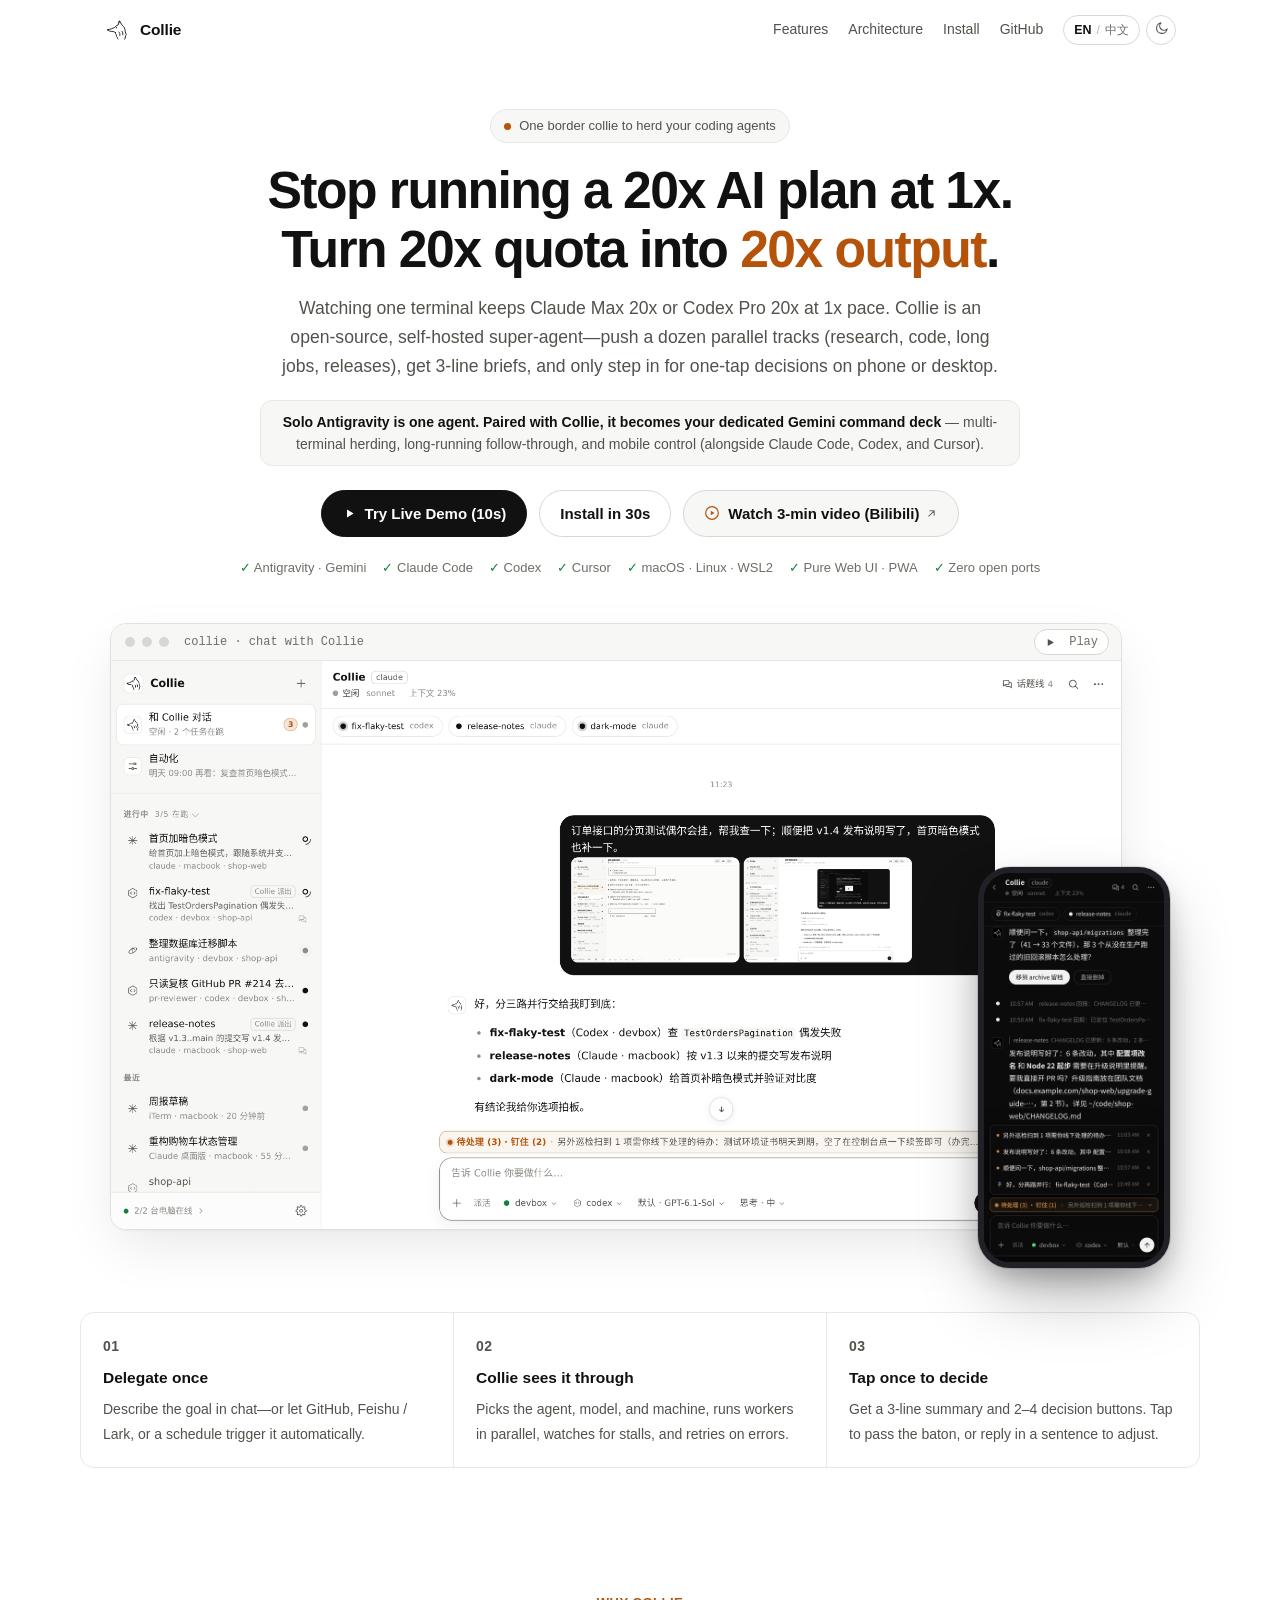
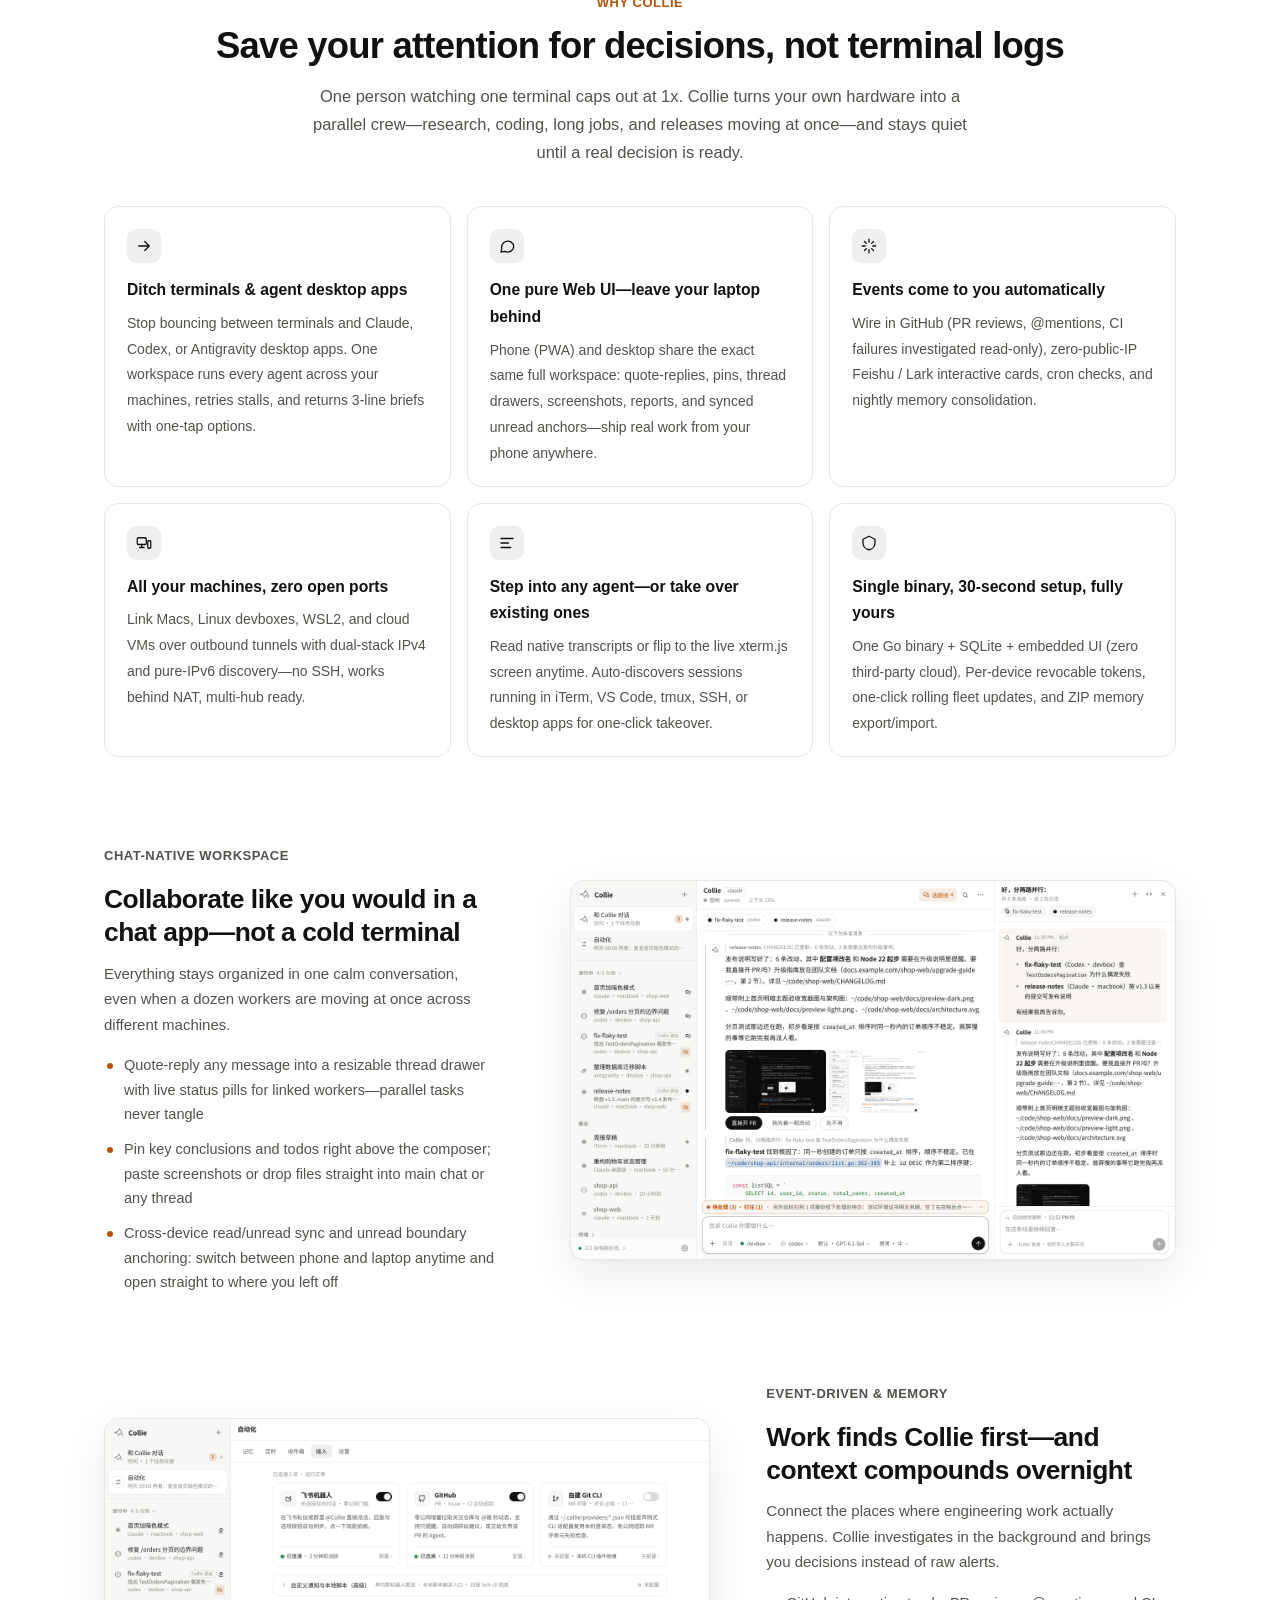
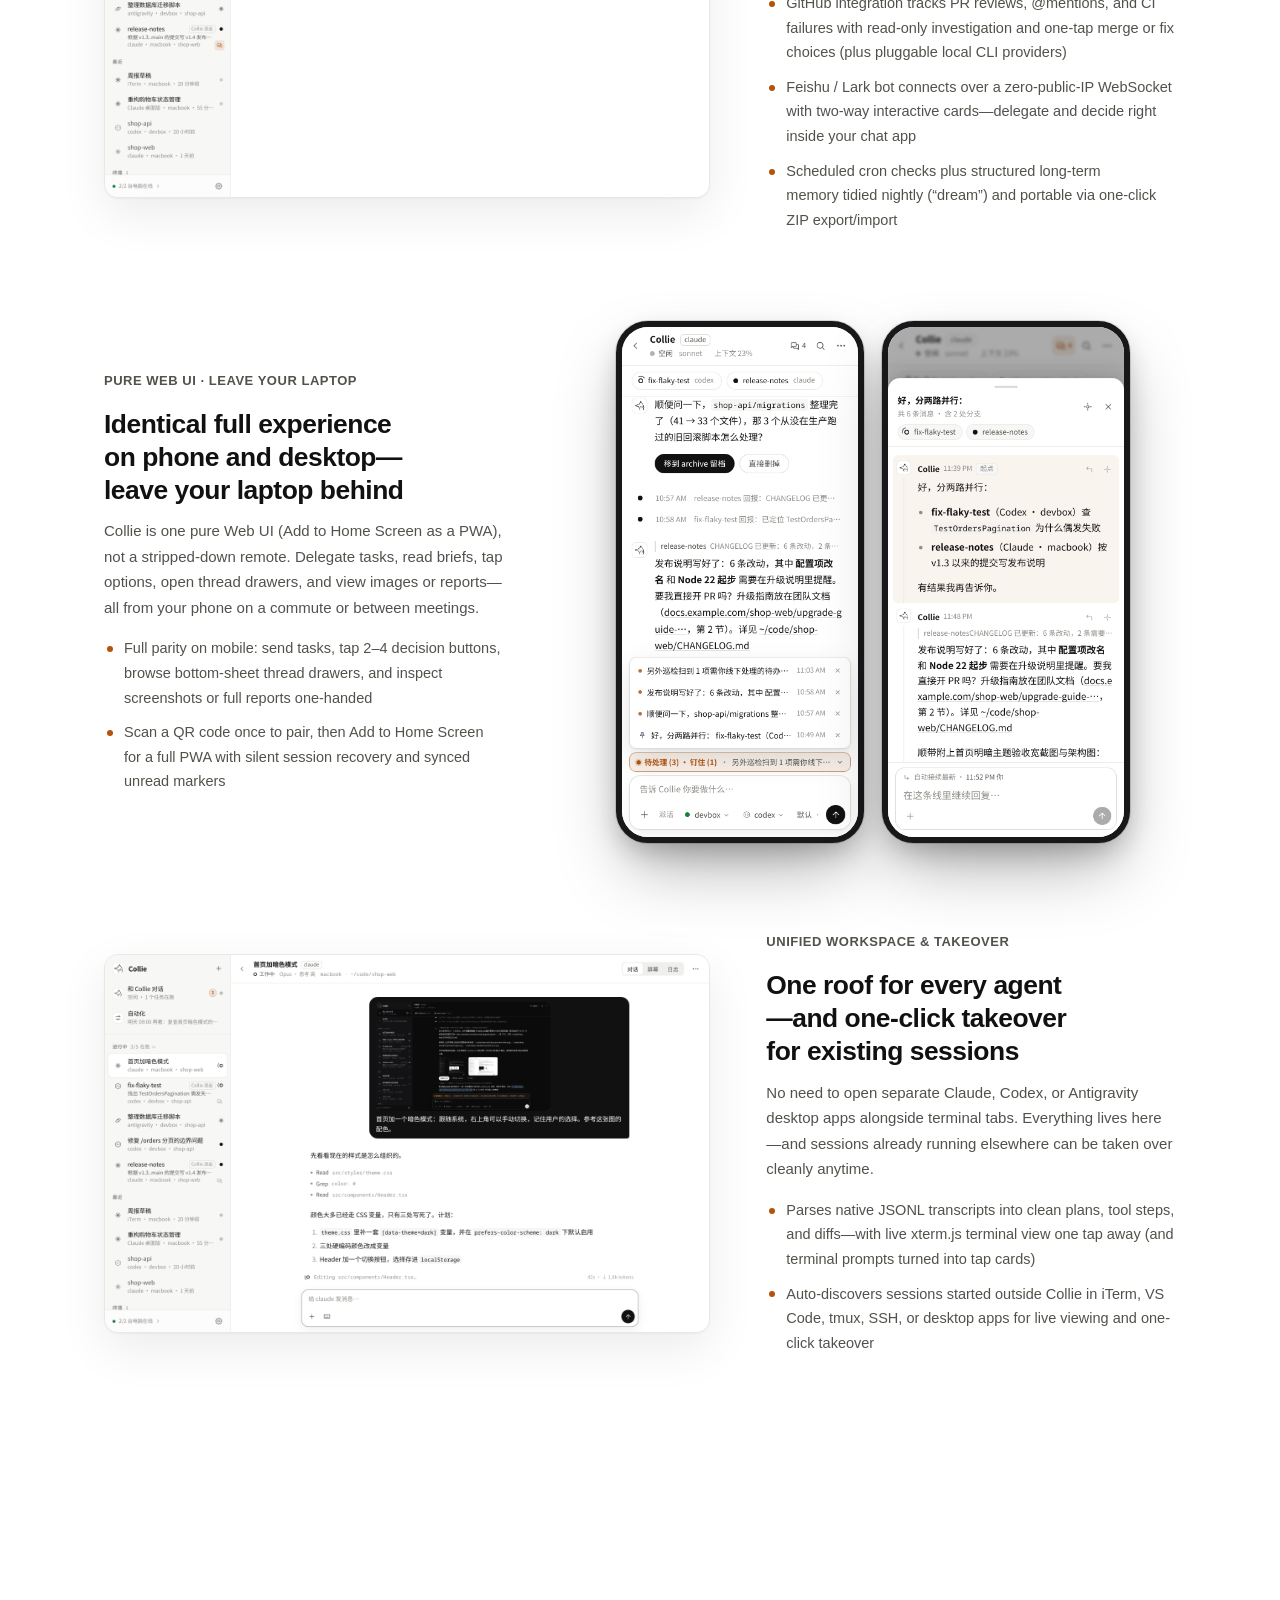
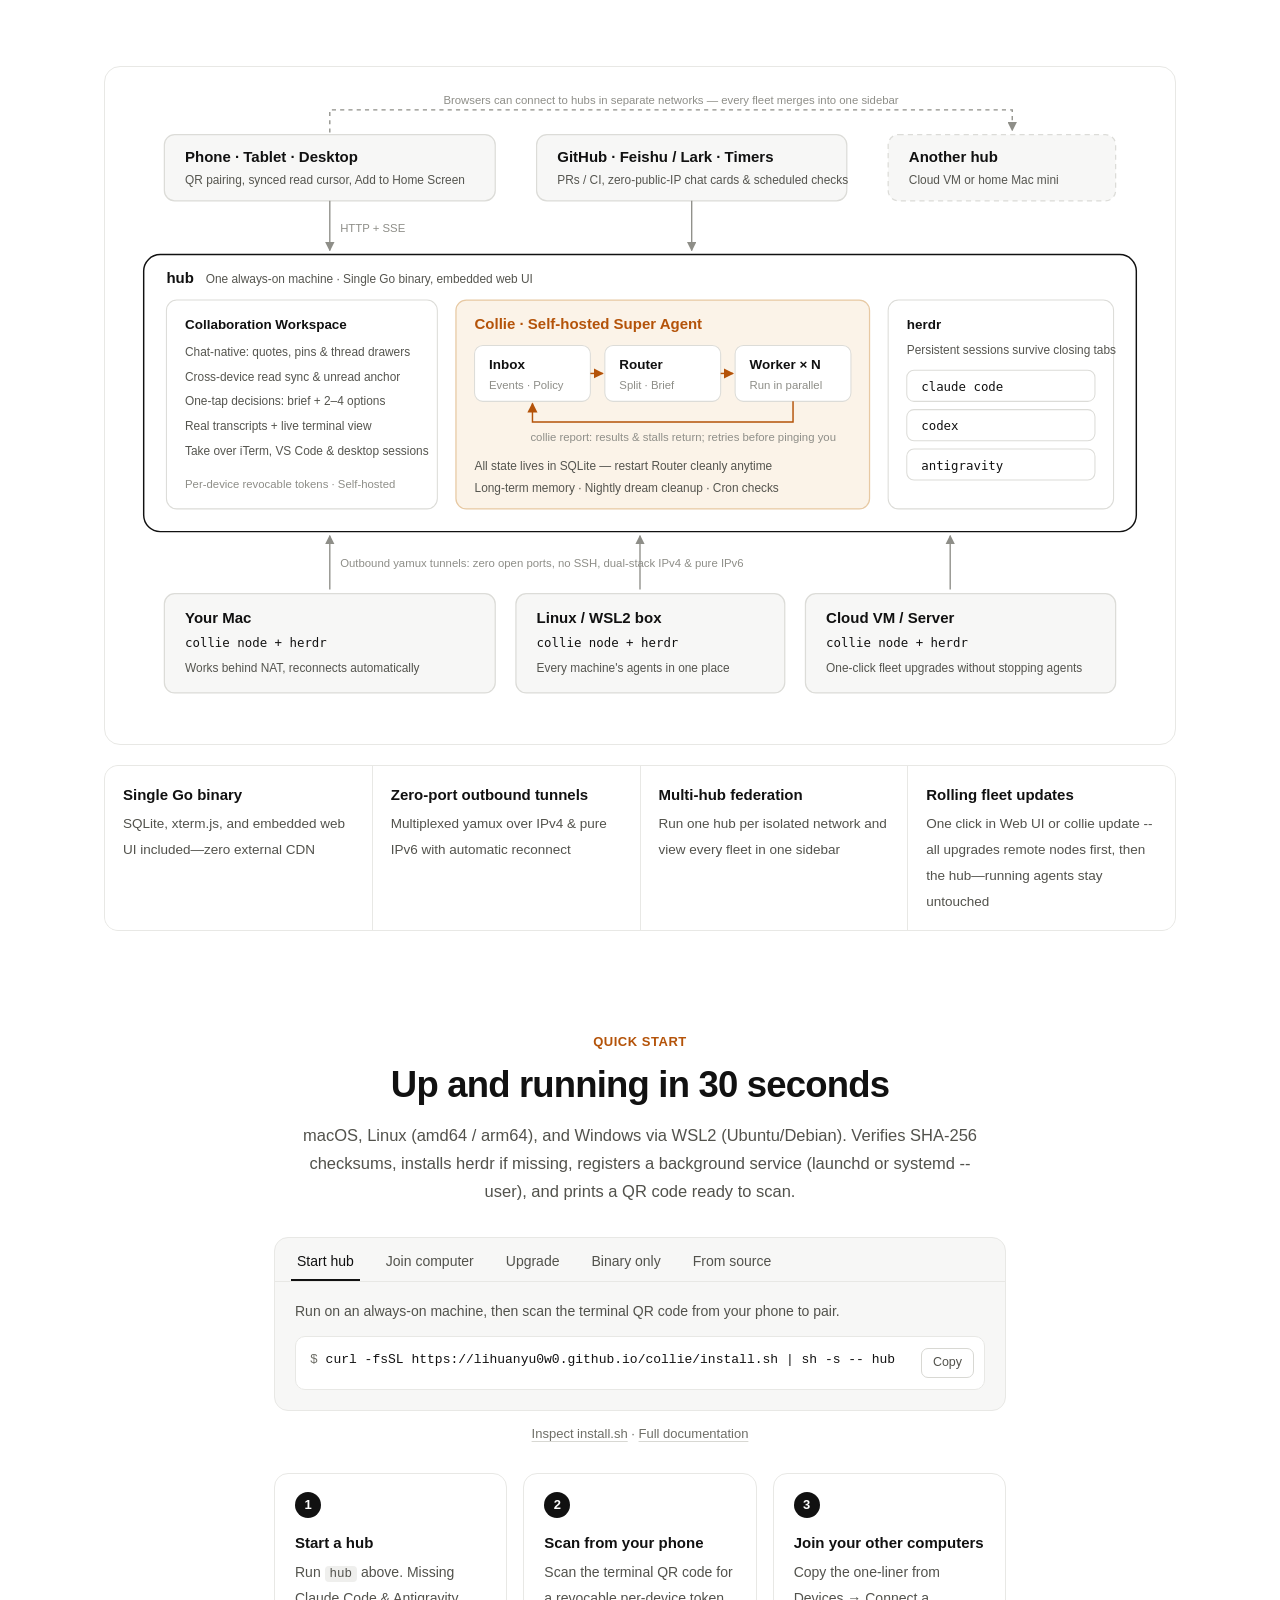
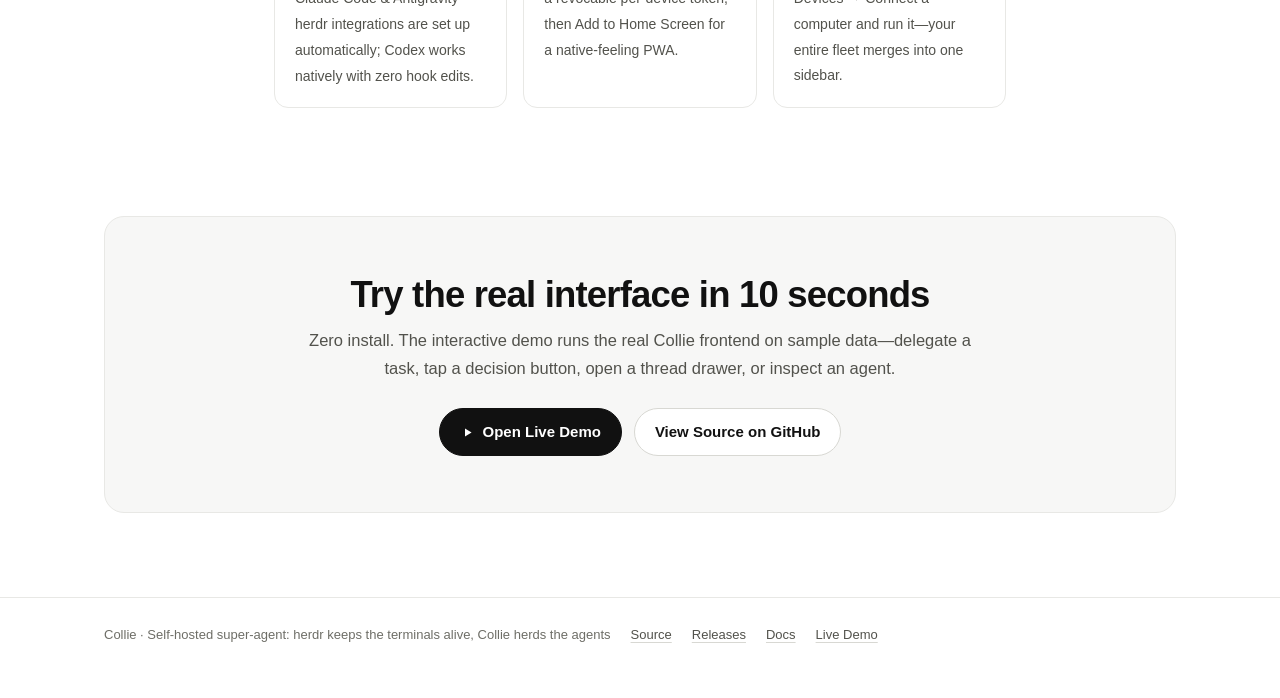
==== commit 979d406f: "v0.3.4: native collie update (alias: upgrade) CLI self-update, fleet rolling update & service auto-r" ====
--- a/docs/index.html
+++ b/docs/index.html
@@ -784,7 +784,7 @@
         <div><b data-i18n="fact1_t">Single Go binary</b><span data-i18n="fact1_d">SQLite, xterm.js, and embedded web UI included—zero external CDN</span></div>
         <div><b data-i18n="fact2_t">Zero-port outbound tunnels</b><span data-i18n="fact2_d">Multiplexed yamux over IPv4 &amp; pure IPv6 with automatic reconnect</span></div>
         <div><b data-i18n="fact3_t">Multi-hub federation</b><span data-i18n="fact3_d">Run one hub per isolated network and view every fleet in one sidebar</span></div>
-        <div><b data-i18n="fact4_t">Rolling fleet updates</b><span data-i18n="fact4_d">One click upgrades remote nodes first, then the hub—running agents stay untouched</span></div>
+        <div><b data-i18n="fact4_t">Rolling fleet updates</b><span data-i18n="fact4_d">One click in Web UI or `collie update --all` upgrades remote nodes first, then the hub—running agents stay untouched</span></div>
       </div>
     </div>
   </section>
@@ -798,6 +798,7 @@
         <div class="tabs" role="tablist" aria-label="Installation modes" data-i18n-aria="tabs_label">
           <button type="button" role="tab" id="tab-hub" aria-selected="true" data-tab="hub" data-i18n="tab_hub">Start hub</button>
           <button type="button" role="tab" id="tab-node" aria-selected="false" tabindex="-1" data-tab="node" data-i18n="tab_node">Join computer</button>
+          <button type="button" role="tab" id="tab-upgrade" aria-selected="false" tabindex="-1" data-tab="upgrade" data-i18n="tab_upgrade">Upgrade</button>
           <button type="button" role="tab" id="tab-bin" aria-selected="false" tabindex="-1" data-tab="bin" data-i18n="tab_bin">Binary only</button>
           <button type="button" role="tab" id="tab-src" aria-selected="false" tabindex="-1" data-tab="src" data-i18n="tab_src">From source</button>
         </div>
@@ -811,6 +812,12 @@
           <div class="panel-body">
             <p data-i18n="p_node">Run on any other computer. Copy the hub URL and pairing code from Devices → Connect a computer—dials outbound, no open ports.</p>
             <div class="cmd"><pre><code>curl -fsSL https://lihuanyu0w0.github.io/collie/install.sh | sh -s -- node --hub http://&lt;hub&gt;:7788 --code &lt;code&gt;</code></pre><button type="button" class="copy" data-i18n="copy">Copy</button></div>
+          </div>
+        </div>
+        <div class="panel" role="tabpanel" id="panel-upgrade" aria-labelledby="tab-upgrade" data-panel="upgrade" hidden="until-found">
+          <div class="panel-body">
+            <p data-i18n-html="p_upgrade">Verifies SHA-256, replaces the binary atomically, and restarts active <code>systemd --user</code> / <code>launchd</code> services (alias: <code>collie upgrade</code>). Add <code>--check</code> to inspect or <code>--all</code> to upgrade the whole fleet.</p>
+            <div class="cmd"><pre><code>collie update</code></pre><button type="button" class="copy" data-i18n="copy">Copy</button></div>
           </div>
         </div>
         <div class="panel" role="tabpanel" id="panel-bin" aria-labelledby="tab-bin" data-panel="bin" hidden="until-found">
@@ -944,17 +951,19 @@
     fact3_t: "Multi-hub federation",
     fact3_d: "Run one hub per isolated network and view every fleet in one sidebar",
     fact4_t: "Rolling fleet updates",
-    fact4_d: "One click upgrades remote nodes first, then the hub—running agents stay untouched",
+    fact4_d: "One click in Web UI or collie update --all upgrades remote nodes first, then the hub—running agents stay untouched",
     inst_kicker: "Quick Start",
     inst_h2: "Up and running in 30 seconds",
     inst_sub: "macOS, Linux (amd64 / arm64), and Windows via WSL2 (Ubuntu/Debian). Verifies SHA-256 checksums, installs herdr if missing, registers a background service (launchd or systemd --user), and prints a QR code ready to scan.",
     tabs_label: "Installation modes",
     tab_hub: "Start hub",
     tab_node: "Join computer",
+    tab_upgrade: "Upgrade",
     tab_bin: "Binary only",
     tab_src: "From source",
     p_hub: "Run on an always-on machine, then scan the terminal QR code from your phone to pair.",
     p_node: "Run on any other computer. Copy the hub URL and pairing code from Devices → Connect a computer—dials outbound, no open ports.",
+    p_upgrade: "Verifies SHA-256, replaces the binary atomically, and restarts active <code>systemd --user</code> / <code>launchd</code> services (alias: <code>collie upgrade</code>). Pass <code>--check</code> to inspect or <code>--all</code> to update the whole fleet.",
     p_bin: "Install only the <code>collie</code> binary to <code>~/.local/bin</code> without registering a service.",
     p_src: "Requires Go 1.25+. Run the same script inside the repo to build locally; pass <code>hub</code> or <code>node --hub … --code …</code>.",
     copy: "Copy",
@@ -1063,17 +1072,19 @@
     fact3_t: "多 hub 聚合",
     fact3_d: "互不相通的网络各跑一个，侧栏合在一处统一管理",
     fact4_t: "一键全端升级",
-    fact4_d: "先远端 node 后 hub 自动校验重启，不打断正在跑的 Agent",
+    fact4_d: "Web 一键或 collie update --all 先远端 node 后 hub 自动校验重启，不打断正在跑的 Agent",
     inst_kicker: "快速开始",
     inst_h2: "一行命令，30 秒跑起",
     inst_sub: "支持 macOS、Linux（amd64 / arm64）与 Windows（WSL2 Ubuntu / Debian 终端内跑同一条命令）。自动校验 SHA-256、补装 herdr、注册后台服务（launchd / systemd --user），启动即打印配对二维码。",
     tabs_label: "安装方式",
     tab_hub: "做 hub",
     tab_node: "加入电脑",
+    tab_upgrade: "升级",
     tab_bin: "只装命令",
     tab_src: "从源码",
     p_hub: "在一台常开的电脑上运行，随后用手机扫终端里的二维码就能配对。",
     p_node: "在其他电脑上运行。在 hub 的「设备 → 连接一台电脑」复制地址和配对码；主动出站连接，不用开端口。",
+    p_upgrade: "自动校验 SHA-256、原子替换二进制并平滑重启 <code>systemd --user</code> / <code>launchd</code> 服务（支持别名 <code>collie upgrade</code>）。只读查版本加 <code>--check</code>，一键升级全端加 <code>--all</code>。",
     p_bin: "只把 <code>collie</code> 装到 <code>~/.local/bin</code>，不注册后台服务。",
     p_src: "需要 Go 1.25+。在仓库内跑同一个脚本即可本地编译；后面可接 <code>hub</code> 或 <code>node --hub … --code …</code>。",
     copy: "复制",
